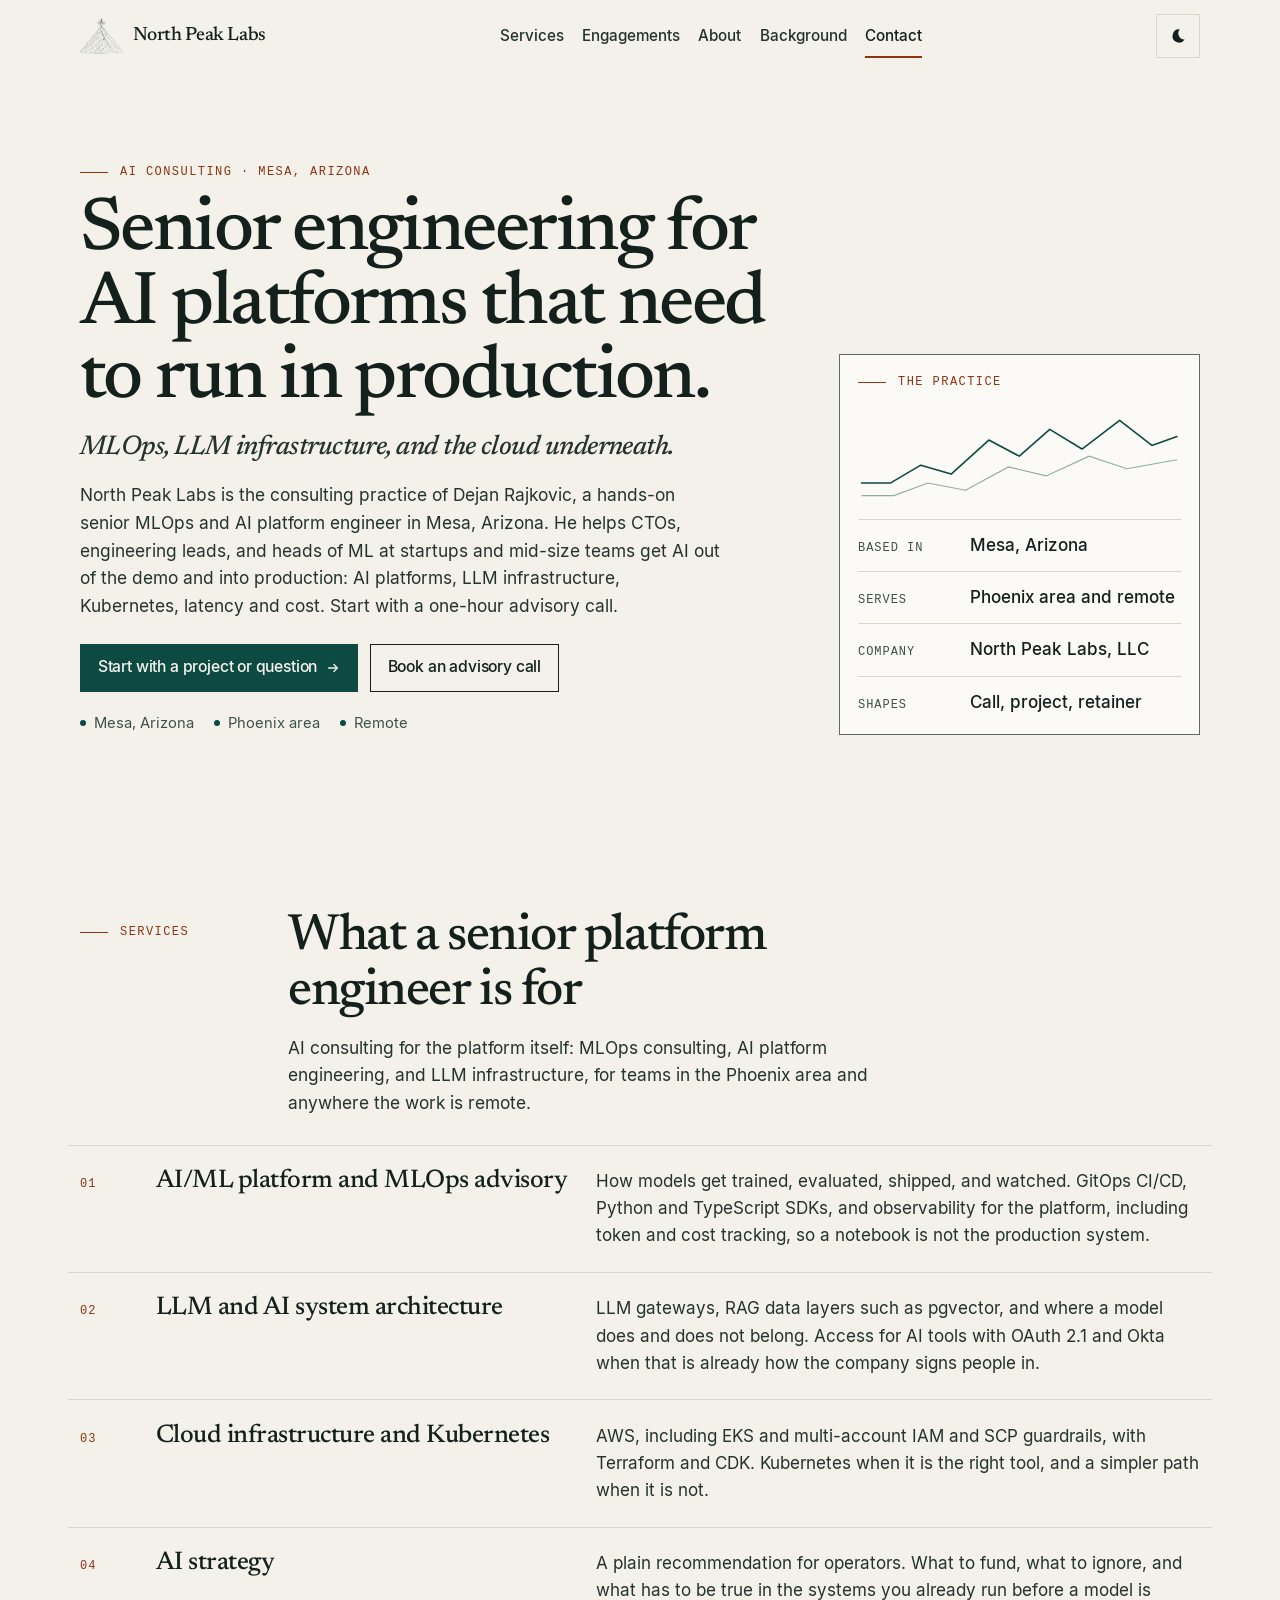
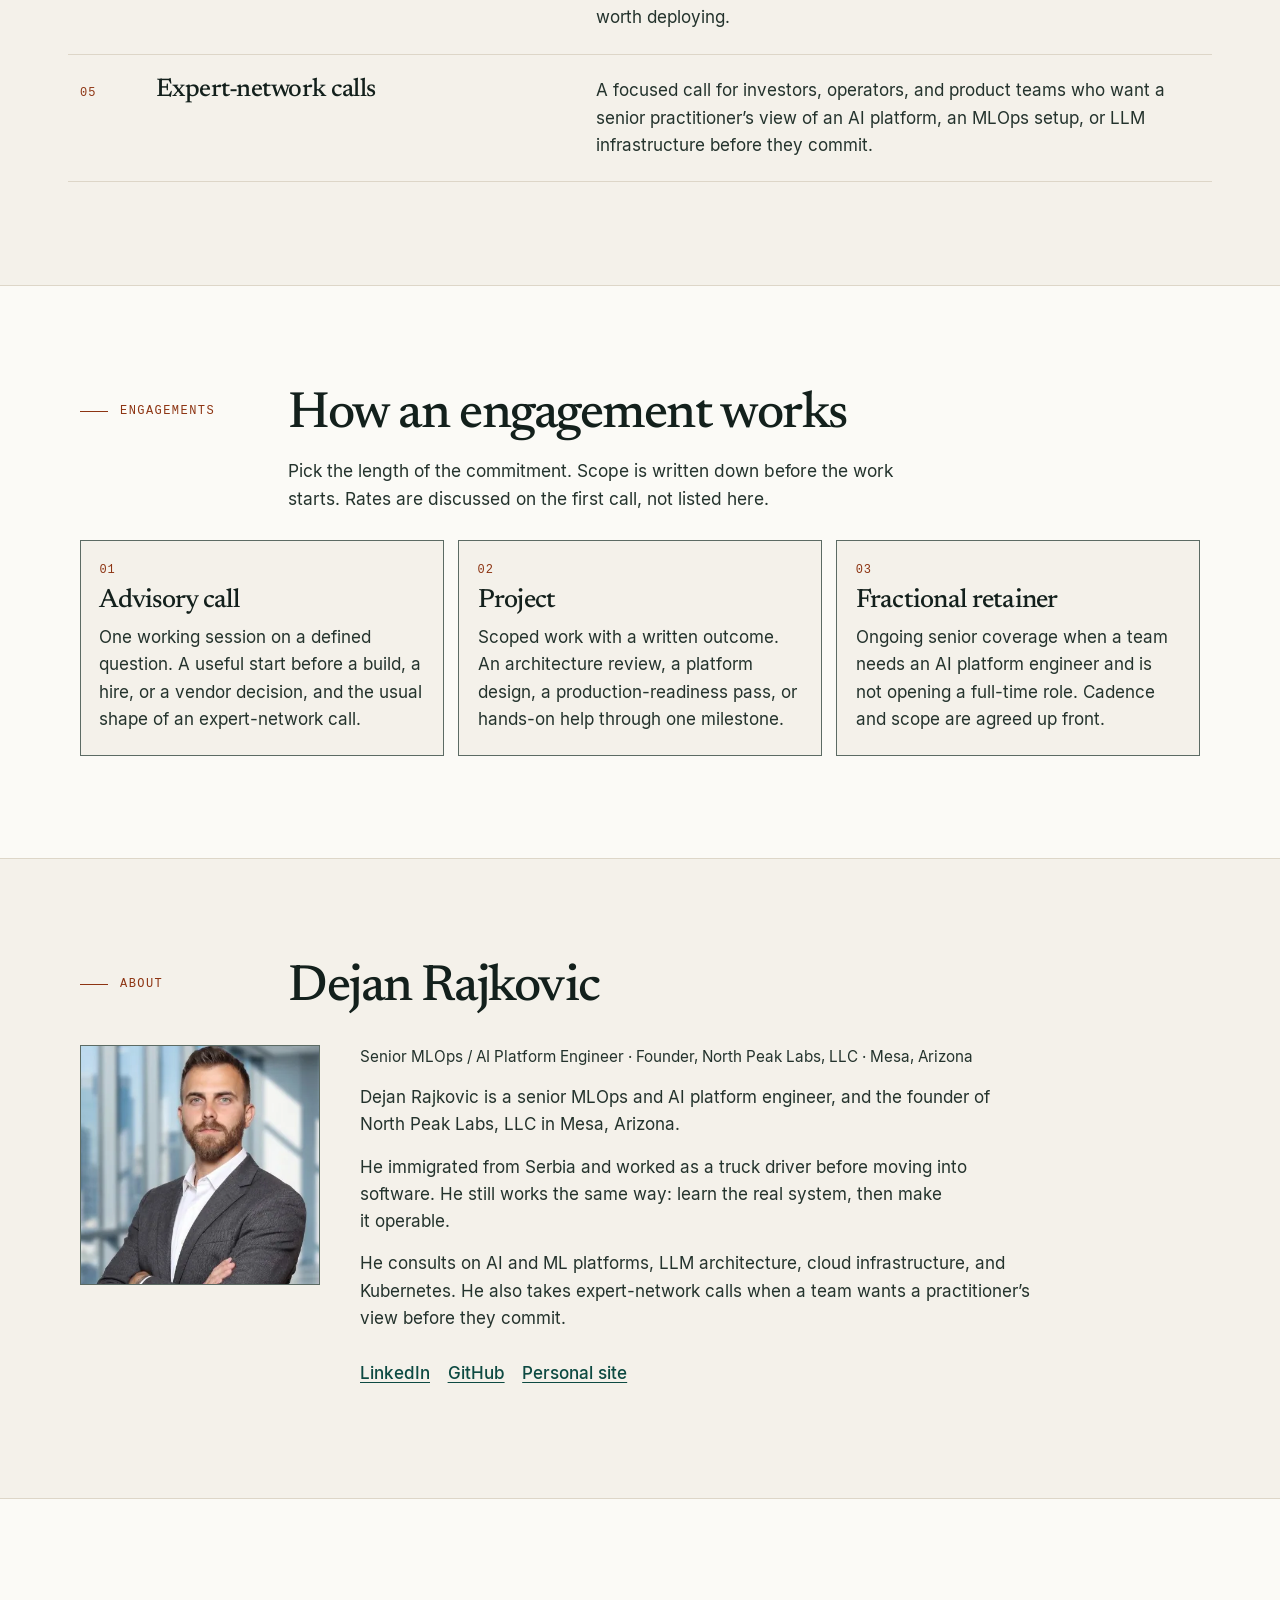
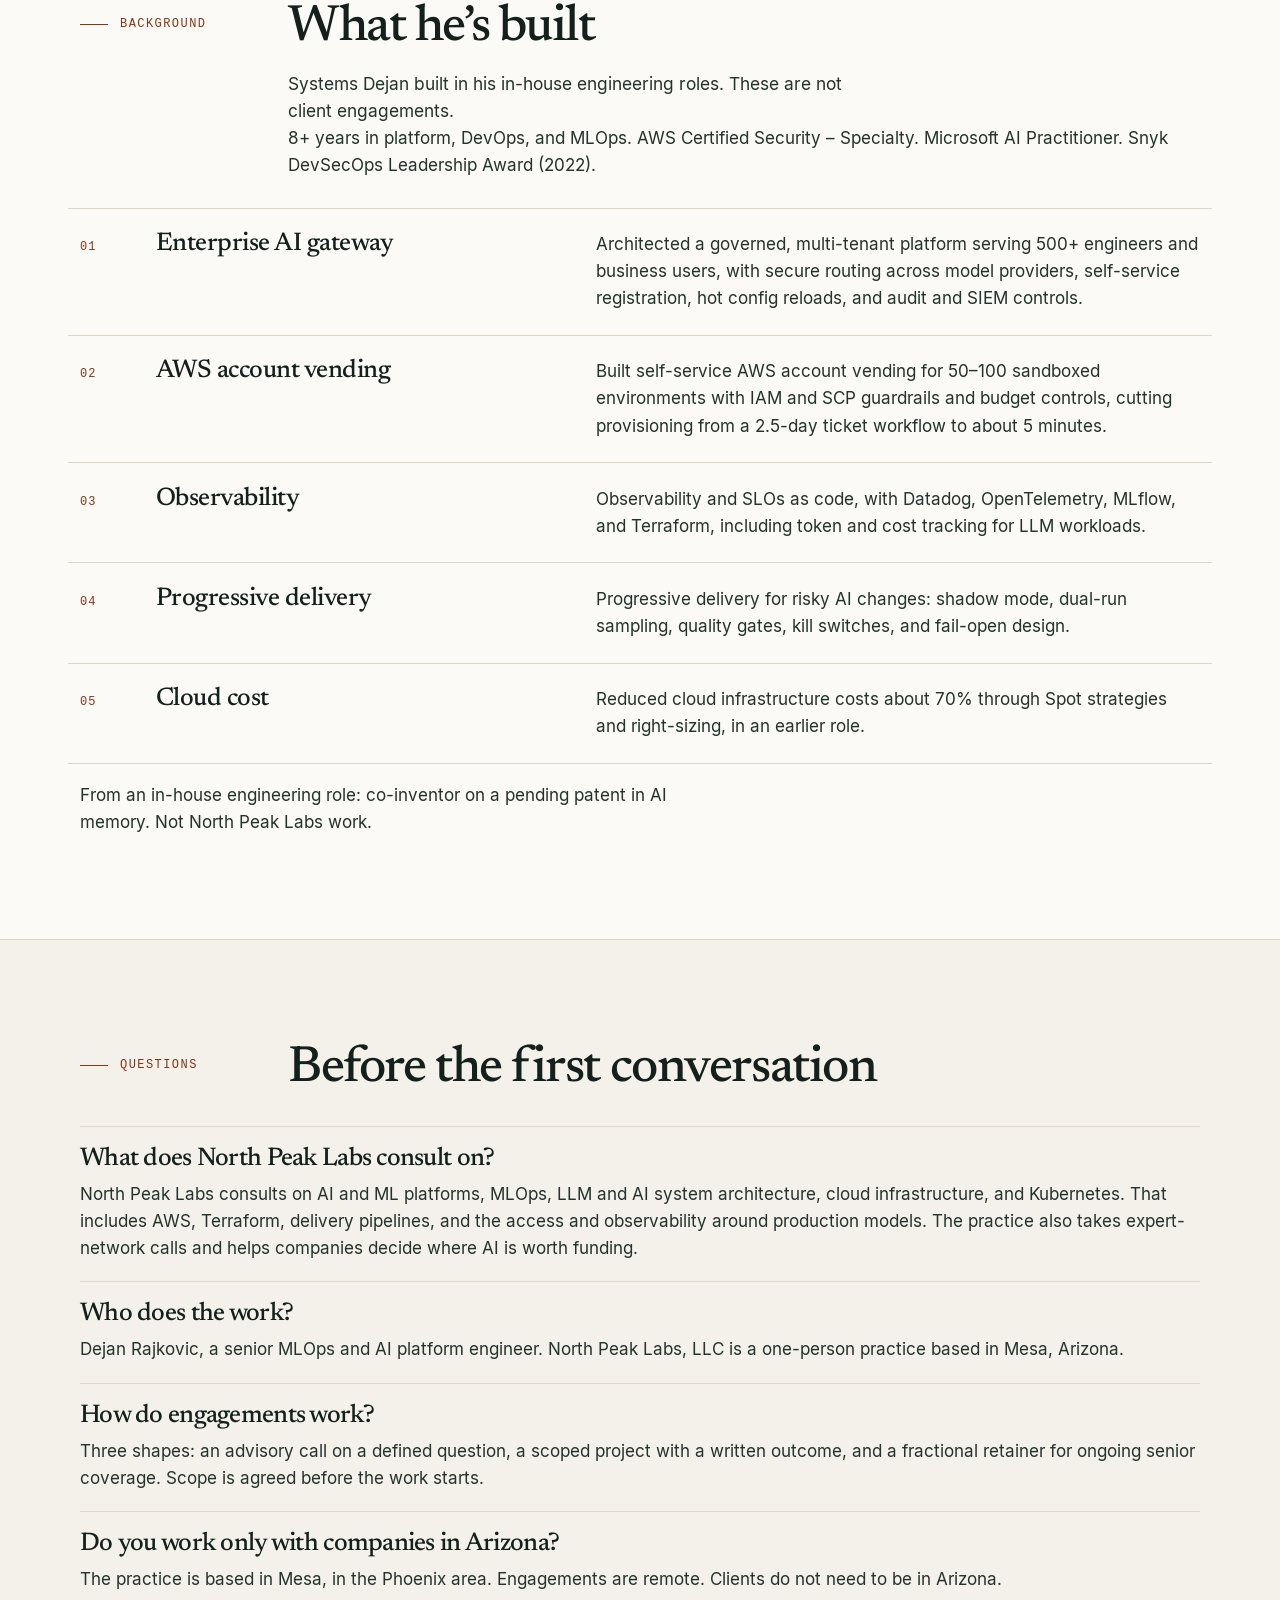
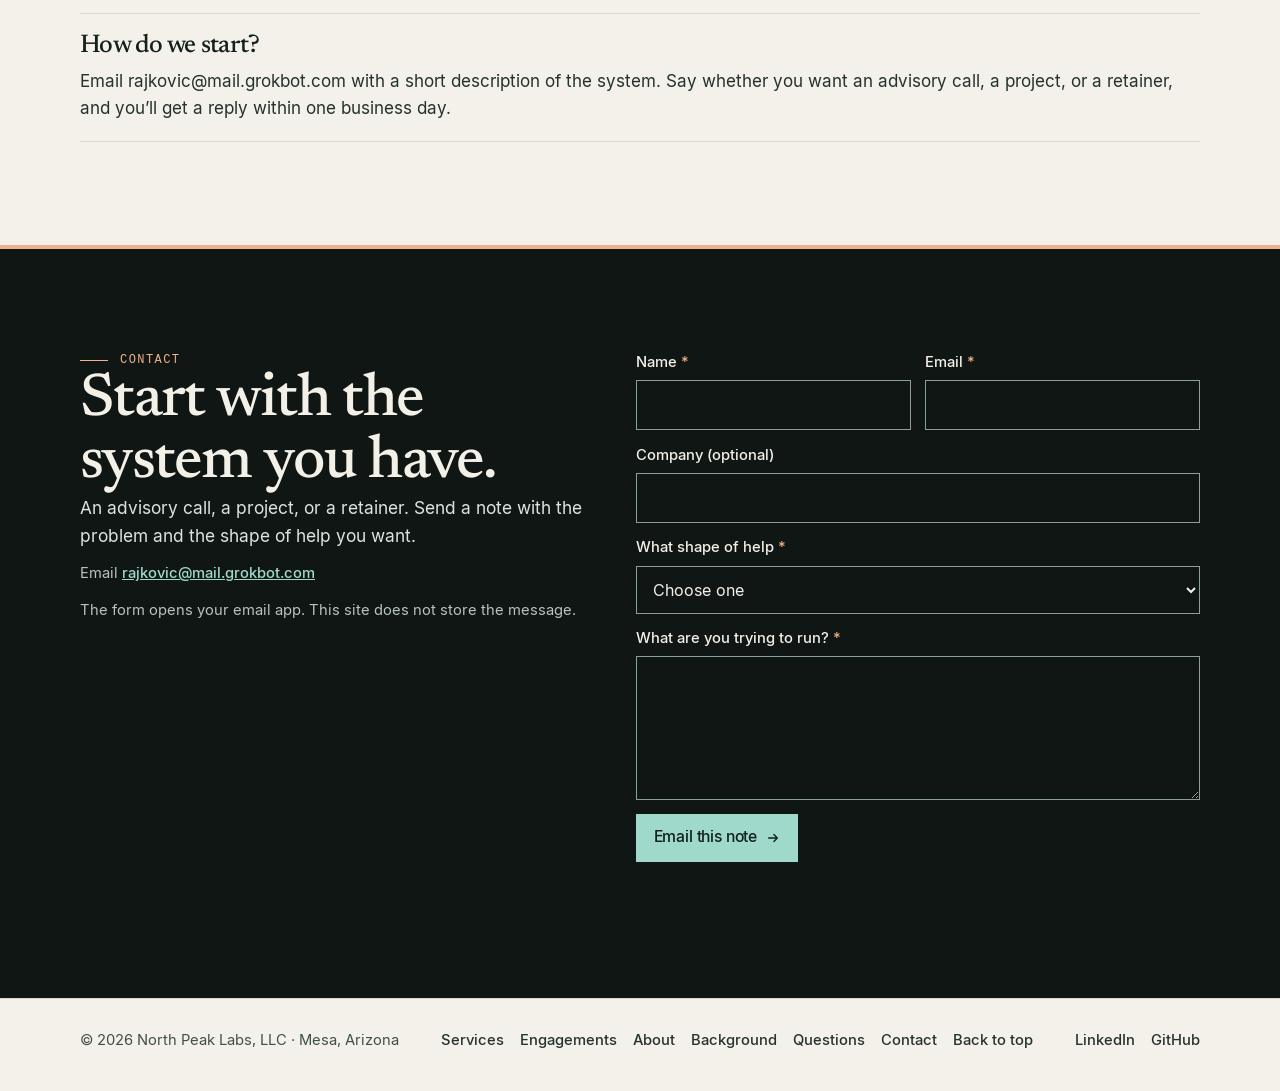
==== index.html @ 38f35a89 "Add the Google Search Console verification tag. Co-authored-by: Dejan Rajkovic <Dejan992@users.norep" ====
<!doctype html>
<html lang="en">
  <head>
    <meta charset="utf-8" />
    <meta name="viewport" content="width=device-width, initial-scale=1, viewport-fit=cover" />
    <!--
      North Peak Labs consulting site. GitHub Pages serves this file as-is (no build).
      data-booking-url on body may be set to an https calendar link. When it is empty, "Book an advisory call" is a mailto.
    -->
    <script>
      (function () {
        document.documentElement.classList.add("js");
        try {
          var saved = localStorage.getItem("npl-theme");
          if (saved === "light" || saved === "dark") document.documentElement.setAttribute("data-theme", saved);
        } catch (e) {}
        if (window.matchMedia("(prefers-reduced-motion: reduce)").matches) document.documentElement.classList.add("reduced-motion");
      })();
    </script>
    <title>AI &amp; MLOps Consulting in Arizona | North Peak Labs</title>
    <meta name="description" content="Hands-on AI platform, MLOps, and LLM infrastructure consulting from Mesa, Arizona. Advisory calls, project work, and fractional retainers." />
    <link rel="canonical" href="https://northpeaklabs.studio/" />
    <meta name="robots" content="index, follow" />
    <meta name="author" content="Dejan Rajkovic" />
    <meta name="google-site-verification" content="gvaEY32qJc1qwaP7-pYh64ipRtgOFbgGZ_pUyJgfM-o" />
    <meta name="color-scheme" content="light dark" />
    <meta name="theme-color" content="#f4f1ea" media="(prefers-color-scheme: light)" />
    <meta name="theme-color" content="#101614" media="(prefers-color-scheme: dark)" />
    <meta property="og:title" content="AI &amp; MLOps Consulting in Arizona | North Peak Labs" />
    <meta property="og:description" content="Hands-on AI platform, MLOps, and LLM infrastructure consulting from Mesa, Arizona. Advisory calls, project work, and fractional retainers." />
    <meta property="og:type" content="website" />
    <meta property="og:locale" content="en_US" />
    <meta property="og:site_name" content="North Peak Labs" />
    <meta property="og:url" content="https://northpeaklabs.studio/" />
    <meta property="og:image" content="https://northpeaklabs.studio/og-image.png" />
    <meta property="og:image:width" content="1200" />
    <meta property="og:image:height" content="630" />
    <meta property="og:image:alt" content="North Peak Labs — AI platform, MLOps, and LLM consulting in Mesa, Arizona." />
    <meta name="twitter:card" content="summary_large_image" />
    <meta name="twitter:title" content="AI &amp; MLOps Consulting in Arizona | North Peak Labs" />
    <meta name="twitter:description" content="Hands-on AI platform, MLOps, and LLM infrastructure consulting from Mesa, Arizona. Advisory calls, project work, and fractional retainers." />
    <meta name="twitter:image" content="https://northpeaklabs.studio/og-image.png" />
    <meta name="twitter:image:alt" content="North Peak Labs — AI platform, MLOps, and LLM consulting in Mesa, Arizona." />
    <link rel="icon" href="favicon.ico" sizes="any" />
    <link rel="icon" href="favicon-32.png" type="image/png" sizes="32x32" />
    <link rel="apple-touch-icon" href="apple-touch-icon.png" sizes="180x180" />
    <link rel="me" href="https://github.com/Dejan992" />
    <link rel="me" href="https://www.linkedin.com/in/dejan-rajkovic" />
    <link rel="preload" href="fonts/newsreader-500.woff2" as="font" type="font/woff2" crossorigin />
    <link rel="preload" href="fonts/inter-400.woff2" as="font" type="font/woff2" crossorigin />
    <script type="application/ld+json">
    {
      "@context": "https://schema.org",
      "@graph": [
        {
          "@type": ["ProfessionalService", "Organization"],
          "@id": "https://northpeaklabs.studio/#org",
          "name": "North Peak Labs",
          "legalName": "North Peak Labs, LLC",
          "url": "https://northpeaklabs.studio/",
          "email": "rajkovic@mail.grokbot.com",
          "description": "AI consulting practice for MLOps, AI platform engineering, LLM infrastructure, cloud, and Kubernetes. Advisory calls, project-based work, and fractional retainers. Based in Mesa, Arizona.",
          "logo": "https://northpeaklabs.studio/mark.png",
          "image": "https://northpeaklabs.studio/og-image.png",
          "areaServed": [
            { "@type": "Place", "name": "Mesa, Arizona" },
            { "@type": "Place", "name": "Phoenix area" },
            { "@type": "Place", "name": "Remote, United States" }
          ],
          "founder": { "@id": "https://northpeaklabs.studio/#dejan" },
          "serviceType": "AI and MLOps consulting",
          "knowsAbout": [
            "AI consulting",
            "MLOps consulting",
            "AI platform engineering",
            "LLM infrastructure",
            "LLM gateways",
            "Kubernetes",
            "Amazon EKS",
            "Terraform",
            "AWS CDK",
            "GitOps",
            "OpenTelemetry",
            "pgvector"
          ],
          "hasOfferCatalog": {
            "@type": "OfferCatalog",
            "name": "Consulting services",
            "itemListElement": [
              { "@type": "Offer", "itemOffered": { "@type": "Service", "name": "AI/ML platform and MLOps advisory", "provider": { "@id": "https://northpeaklabs.studio/#org" } } },
              { "@type": "Offer", "itemOffered": { "@type": "Service", "name": "LLM and AI system architecture", "provider": { "@id": "https://northpeaklabs.studio/#org" } } },
              { "@type": "Offer", "itemOffered": { "@type": "Service", "name": "Cloud infrastructure and Kubernetes", "provider": { "@id": "https://northpeaklabs.studio/#org" } } },
              { "@type": "Offer", "itemOffered": { "@type": "Service", "name": "AI strategy", "provider": { "@id": "https://northpeaklabs.studio/#org" } } },
              { "@type": "Offer", "itemOffered": { "@type": "Service", "name": "Expert-network calls", "provider": { "@id": "https://northpeaklabs.studio/#org" } } }
            ]
          },
          "sameAs": [
            "https://github.com/Dejan992",
            "https://www.linkedin.com/in/dejan-rajkovic"
          ]
        },
        {
          "@type": "Person",
          "@id": "https://northpeaklabs.studio/#dejan",
          "name": "Dejan Rajkovic",
          "jobTitle": "Senior MLOps / AI Platform Engineer",
          "description": "Founder of North Peak Labs, LLC in Mesa, Arizona. Senior MLOps and AI platform engineer. Immigrated from Serbia and worked as a truck driver before moving into software.",
          "image": "https://northpeaklabs.studio/assets/dejan-rajkovic.jpg",
          "url": "https://northpeaklabs.studio/#about",
          "worksFor": { "@id": "https://northpeaklabs.studio/#org" },
          "homeLocation": { "@type": "Place", "name": "Mesa, Arizona" },
          "knowsAbout": [
            "MLOps",
            "AI platform engineering",
            "LLM infrastructure",
            "LLM gateways",
            "Kubernetes",
            "Amazon EKS",
            "Terraform",
            "AWS CDK",
            "GitOps",
            "OpenTelemetry",
            "pgvector"
          ],
          "sameAs": [
            "https://github.com/Dejan992",
            "https://www.linkedin.com/in/dejan-rajkovic"
          ]
        },
        {
          "@type": "WebSite",
          "@id": "https://northpeaklabs.studio/#website",
          "url": "https://northpeaklabs.studio/",
          "name": "North Peak Labs",
          "description": "AI and MLOps consulting in Mesa, Arizona.",
          "publisher": { "@id": "https://northpeaklabs.studio/#org" },
          "inLanguage": "en-US"
        },
        {
          "@type": "WebPage",
          "@id": "https://northpeaklabs.studio/#webpage",
          "url": "https://northpeaklabs.studio/",
          "name": "AI & MLOps Consulting in Arizona | North Peak Labs",
          "description": "Hands-on AI platform, MLOps, and LLM infrastructure consulting from Mesa, Arizona. Advisory calls, project work, and fractional retainers.",
          "isPartOf": { "@id": "https://northpeaklabs.studio/#website" },
          "about": { "@id": "https://northpeaklabs.studio/#org" },
          "mainEntity": { "@id": "https://northpeaklabs.studio/#org" },
          "primaryImageOfPage": "https://northpeaklabs.studio/og-image.png",
          "dateModified": "2026-10-26",
          "inLanguage": "en-US"
        },
        {
          "@type": "FAQPage",
          "@id": "https://northpeaklabs.studio/#faq",
          "url": "https://northpeaklabs.studio/#questions",
          "mainEntity": [
            {
              "@type": "Question",
              "name": "What does North Peak Labs consult on?",
              "acceptedAnswer": {
                "@type": "Answer",
                "text": "North Peak Labs consults on AI and ML platforms, MLOps, LLM and AI system architecture, cloud infrastructure, and Kubernetes. That includes AWS, Terraform, delivery pipelines, and the access and observability around production models. The practice also takes expert-network calls and helps companies decide where AI is worth funding."
              }
            },
            {
              "@type": "Question",
              "name": "Who does the work?",
              "acceptedAnswer": {
                "@type": "Answer",
                "text": "Dejan Rajkovic, a senior MLOps and AI platform engineer. North Peak Labs, LLC is a one-person practice based in Mesa, Arizona."
              }
            },
            {
              "@type": "Question",
              "name": "How do engagements work?",
              "acceptedAnswer": {
                "@type": "Answer",
                "text": "Three shapes: an advisory call on a defined question, a scoped project with a written outcome, and a fractional retainer for ongoing senior coverage. Scope is agreed before the work starts."
              }
            },
            {
              "@type": "Question",
              "name": "Do you work only with companies in Arizona?",
              "acceptedAnswer": {
                "@type": "Answer",
                "text": "The practice is based in Mesa, in the Phoenix area. Engagements are remote. Clients do not need to be in Arizona."
              }
            },
            {
              "@type": "Question",
              "name": "How do we start?",
              "acceptedAnswer": {
                "@type": "Answer",
                "text": "Email rajkovic@mail.grokbot.com with a short description of the system. Say whether you want an advisory call, a project, or a retainer, and you’ll get a reply within one business day."
              }
            }
          ]
        }
      ]
    }
    </script>
    <style>
      @font-face {
        font-family: "Newsreader";
        font-style: normal;
        font-weight: 500;
        font-display: swap;
        src: url("fonts/newsreader-500.woff2") format("woff2");
        unicode-range: U+0000-00FF, U+0131, U+0152-0153, U+02BB-02BC, U+02C6, U+02DA, U+02DC, U+2000-206F, U+2074, U+20AC, U+2122, U+2191, U+2193, U+2212, U+2215, U+FEFF, U+FFFD;
      }
      @font-face {
        font-family: "Newsreader Fallback";
        src: local("Georgia");
        size-adjust: 97%;
        ascent-override: 92%;
        descent-override: 24%;
        line-gap-override: 0%;
      }
      @font-face {
        font-family: "Newsreader";
        font-style: italic;
        font-weight: 500;
        font-display: swap;
        src: url("fonts/newsreader-500-italic.woff2") format("woff2");
        unicode-range: U+0000-00FF, U+0131, U+0152-0153, U+02BB-02BC, U+02C6, U+02DA, U+02DC, U+2000-206F, U+2074, U+20AC, U+2122, U+2191, U+2193, U+2212, U+2215, U+FEFF, U+FFFD;
      }
      @font-face {
        font-family: "Inter";
        font-style: normal;
        font-weight: 400;
        font-display: swap;
        src: url("fonts/inter-400.woff2") format("woff2");
        unicode-range: U+0000-00FF, U+0131, U+0152-0153, U+02BB-02BC, U+02C6, U+02DA, U+02DC, U+2000-206F, U+2074, U+20AC, U+2122, U+2191, U+2193, U+2212, U+2215, U+FEFF, U+FFFD;
      }
      @font-face {
        font-family: "Inter Fallback";
        src: local("Arial");
        size-adjust: 107%;
        ascent-override: 90%;
        descent-override: 22%;
        line-gap-override: 0%;
      }
      @font-face {
        font-family: "Inter";
        font-style: normal;
        font-weight: 500;
        font-display: swap;
        src: url("fonts/inter-500.woff2") format("woff2");
        unicode-range: U+0000-00FF, U+0131, U+0152-0153, U+02BB-02BC, U+02C6, U+02DA, U+02DC, U+2000-206F, U+2074, U+20AC, U+2122, U+2191, U+2193, U+2212, U+2215, U+FEFF, U+FFFD;
      }

      :root {
        color-scheme: light;
        --bg: #f4f1ea;
        --bg-elev: #fbfaf6;
        --ink: #13201c;
        --ink-soft: #24332d;
        --muted: #3e5149;
        --line: #ddd6c8;
        --pine: #0d4a42;
        --pine-hover: #08352f;
        --button-ink: #f7f4ee;
        --ember: #8d3412;
        --wash: #e7f1ed;
        --focus: #0d4a42;
        --input-border: #5c6b64;
        --header-bg: rgba(244, 241, 234, 0.92);
        --shadow: 0 16px 40px rgba(16, 22, 20, 0.08);
        --inv-bg: #101614;
        --inv-bg-elev: #18211e;
        --inv-ink: #f3f0e8;
        --inv-ink-soft: #dce4df;
        --inv-muted: #b7c4bd;
        --inv-line: #2c3a35;
        --inv-pine: #9ed9cb;
        --inv-pine-hover: #d5f3ea;
        --inv-button-ink: #10201c;
        --inv-ember: #f0b089;
        --inv-wash: #1c2c28;
        --inv-focus: #d5f3ea;
        --inv-input: #8aa097;
        --inv-header: rgba(16, 22, 20, 0.92);
        --serif: "Newsreader", "Newsreader Fallback", "Iowan Old Style", Palatino, Georgia, serif;
        --sans: Inter, "Inter Fallback", "Segoe UI", system-ui, -apple-system, sans-serif;
        --mono: ui-monospace, "Cascadia Mono", "SFMono-Regular", Menlo, Consolas, monospace;
        --header-h: 4.5rem;
        --max: 1120px;
      }
      :root[data-theme="dark"] {
        color-scheme: dark;
        --bg: #101614;
        --bg-elev: #18211e;
        --ink: #f3f0e8;
        --ink-soft: #dce4df;
        --muted: #b7c4bd;
        --line: #2c3a35;
        --pine: #9ed9cb;
        --pine-hover: #d5f3ea;
        --button-ink: #10201c;
        --ember: #f0b089;
        --wash: #1c2c28;
        --focus: #d5f3ea;
        --input-border: #8aa097;
        --header-bg: rgba(16, 22, 20, 0.92);
        --shadow: 0 16px 40px rgba(0, 0, 0, 0.35);
        --inv-bg: #f4f1ea;
        --inv-bg-elev: #fbfaf6;
        --inv-ink: #13201c;
        --inv-ink-soft: #24332d;
        --inv-muted: #3e5149;
        --inv-line: #ddd6c8;
        --inv-pine: #0d4a42;
        --inv-pine-hover: #08352f;
        --inv-button-ink: #f7f4ee;
        --inv-ember: #8d3412;
        --inv-wash: #e7f1ed;
        --inv-focus: #0d4a42;
        --inv-input: #5c6b64;
        --inv-header: rgba(244, 241, 234, 0.92);
      }
      @media (prefers-color-scheme: dark) {
        :root:not([data-theme="light"]) {
          color-scheme: dark;
          --bg: #101614;
          --bg-elev: #18211e;
          --ink: #f3f0e8;
          --ink-soft: #dce4df;
          --muted: #b7c4bd;
          --line: #2c3a35;
          --pine: #9ed9cb;
          --pine-hover: #d5f3ea;
          --button-ink: #10201c;
          --ember: #f0b089;
          --wash: #1c2c28;
          --focus: #d5f3ea;
          --input-border: #8aa097;
          --header-bg: rgba(16, 22, 20, 0.92);
          --shadow: 0 16px 40px rgba(0, 0, 0, 0.35);
          --inv-bg: #f4f1ea;
          --inv-bg-elev: #fbfaf6;
          --inv-ink: #13201c;
          --inv-ink-soft: #24332d;
          --inv-muted: #3e5149;
          --inv-line: #ddd6c8;
          --inv-pine: #0d4a42;
          --inv-pine-hover: #08352f;
          --inv-button-ink: #f7f4ee;
          --inv-ember: #8d3412;
          --inv-wash: #e7f1ed;
          --inv-focus: #0d4a42;
          --inv-input: #5c6b64;
          --inv-header: rgba(244, 241, 234, 0.92);
        }
      }

      * { box-sizing: border-box; }
      html { scroll-behavior: smooth; scroll-padding-top: calc(var(--header-h) + 0.75rem); }
      body {
        margin: 0;
        background: var(--bg);
        color: var(--ink);
        font-family: var(--sans);
        font-size: 1.0625rem;
        font-weight: 400;
        line-height: 1.6;
        text-rendering: optimizeLegibility;
        -webkit-font-smoothing: antialiased;
        overflow-x: clip;
      }
      body.nav-locked { overflow: hidden; }
      img { max-width: 100%; height: auto; }
      a { color: var(--pine); }
      button, input, textarea, select { font: inherit; color: inherit; }
      button, a { -webkit-tap-highlight-color: transparent; }
      h1, h2, h3, p { margin-top: 0; }
      h1, h2, h3 { text-wrap: balance; color: var(--ink); font-family: var(--serif); font-weight: 500; letter-spacing: -0.028em; line-height: 1.08; }
      p { text-wrap: pretty; overflow-wrap: break-word; }
      strong { font-weight: 500; }
      ::selection { background: #c9e4db; color: #13201c; }
      :root[data-theme="dark"] ::selection { background: #1d4a42; color: #f4f1ea; }
      @media (prefers-color-scheme: dark) {
        :root:not([data-theme="light"]) ::selection { background: #1d4a42; color: #f4f1ea; }
      }

      .skip {
        position: fixed;
        left: 12px;
        top: 12px;
        z-index: 1000;
        transform: translateY(-160%);
        padding: 0.7rem 0.9rem;
        background: var(--ink);
        color: var(--bg);
        text-decoration: none;
        font-weight: 500;
      }
      .skip:focus { transform: none; }
      :focus { outline: none; }
      :focus-visible { outline: 2px solid var(--focus); outline-offset: 3px; }
      .sr-only {
        position: absolute;
        width: 1px;
        height: 1px;
        padding: 0;
        margin: -1px;
        overflow: hidden;
        clip: rect(0, 0, 0, 0);
        white-space: nowrap;
        border: 0;
      }
      .wrap { width: min(var(--max), calc(100% - 2rem)); margin-inline: auto; }
      section[id], #top { scroll-margin-top: calc(var(--header-h) + 0.75rem); }

      .site-header {
        position: sticky;
        top: 0;
        z-index: 40;
        min-height: var(--header-h);
        background: var(--header-bg);
        -webkit-backdrop-filter: blur(16px);
        backdrop-filter: blur(16px);
        border-bottom: 1px solid transparent;
      }
      .site-header.is-scrolled { border-bottom-color: var(--line); }
      .nav-bar {
        min-height: var(--header-h);
        display: flex;
        align-items: center;
        justify-content: space-between;
        gap: 1rem;
      }
      .wordmark {
        position: relative;
        display: inline-flex;
        align-items: center;
        gap: 0.6rem;
        min-height: 44px;
        color: var(--ink);
        text-decoration: none;
        font-family: var(--serif);
        font-size: 1.2rem;
        font-weight: 500;
        letter-spacing: -0.02em;
      }
      .wordmark img { width: 43px; height: 36px; display: block; }
      .nav-actions { display: flex; align-items: center; gap: 0.25rem; }
      .nav-links { display: flex; align-items: center; gap: 0.25rem 1.15rem; }
      .nav-links a {
        display: inline-flex;
        align-items: center;
        min-height: 44px;
        color: var(--ink-soft);
        text-decoration: none;
        font-size: 0.95rem;
        font-weight: 500;
      }
      .nav-links a:hover { color: var(--ink); }
      .nav-links a[aria-current="true"] { color: var(--ink); box-shadow: inset 0 -2px 0 var(--ember); }
      .icon-btn {
        display: none;
        width: 44px;
        height: 44px;
        padding: 0;
        border: 1px solid var(--line);
        background: transparent;
        color: var(--ink);
        align-items: center;
        justify-content: center;
        cursor: pointer;
      }
      .icon-btn:hover { background: var(--wash); }
      .js .theme-toggle { display: inline-flex; }
      .icon-sun { display: none; }
      .icon-moon { display: block; }
      :root[data-theme="dark"] .icon-moon { display: none; }
      :root[data-theme="dark"] .icon-sun { display: block; }
      @media (prefers-color-scheme: dark) {
        :root:not([data-theme]) .icon-moon { display: none; }
        :root:not([data-theme]) .icon-sun { display: block; }
      }
      .menu-icon, .menu-icon::before, .menu-icon::after {
        display: block;
        width: 16px;
        height: 1.5px;
        background: currentColor;
        position: relative;
      }
      .menu-icon::before, .menu-icon::after { content: ""; position: absolute; left: 0; }
      .menu-icon::before { top: -6px; }
      .menu-icon::after { top: 6px; }
      .menu-toggle[aria-expanded="true"] .menu-icon { background: transparent; }
      .menu-toggle[aria-expanded="true"] .menu-icon::before { top: 0; transform: rotate(45deg); }
      .menu-toggle[aria-expanded="true"] .menu-icon::after { top: 0; transform: rotate(-45deg); }

      .hero { padding: clamp(2.75rem, 7vw, 6rem) 0 clamp(2.5rem, 6vw, 4.5rem); }
      .hero-grid { display: grid; gap: 2rem; align-items: end; }
      .kicker {
        display: flex;
        align-items: center;
        gap: 0.75rem;
        margin: 0;
        color: var(--ember);
        font-family: var(--mono);
        font-size: 0.75rem;
        font-weight: 500;
        letter-spacing: 0.12em;
        text-transform: uppercase;
      }
      .kicker::before { content: ""; width: 1.75rem; height: 1px; background: currentColor; flex: none; }
      h1 {
        max-width: 11em;
        margin: 0.85rem 0 0.85rem;
        font-size: clamp(2.45rem, 6vw, 4.7rem);
        line-height: 0.98;
        letter-spacing: -0.034em;
      }
      .subline {
        max-width: 22em;
        margin: 0 0 1rem;
        color: var(--ink-soft);
        font-family: var(--serif);
        font-style: italic;
        font-weight: 500;
        font-size: clamp(1.3rem, 2.2vw, 1.7rem);
        line-height: 1.3;
        letter-spacing: -0.02em;
      }
      .lede { max-width: 40rem; margin: 0; color: var(--ink-soft); font-size: 1.08rem; }
      .actions { display: flex; flex-wrap: wrap; align-items: center; gap: 0.75rem; margin-top: 1.5rem; }
      .button {
        min-height: 48px;
        padding: 0.75rem 1.05rem;
        display: inline-flex;
        align-items: center;
        justify-content: center;
        gap: 0.55rem;
        border: 1px solid var(--ink);
        background: var(--ink);
        color: var(--bg);
        text-decoration: none;
        font-weight: 500;
        font-size: 0.98rem;
        letter-spacing: -0.011em;
        cursor: pointer;
        line-height: 1.2;
      }
      .button-primary { background: var(--pine); border-color: var(--pine); color: var(--button-ink); }
      .button-primary:hover { background: var(--pine-hover); border-color: var(--pine-hover); color: var(--button-ink); }
      .button-secondary { background: transparent; color: var(--ink); border-color: var(--ink); }
      .button-secondary:hover { background: var(--ink); color: var(--bg); }
      .button .arrow { display: block; }
      .hero-notes {
        display: flex;
        flex-wrap: wrap;
        gap: 0.4rem 1.25rem;
        margin: 1.25rem 0 0;
        padding: 0;
        list-style: none;
        color: var(--muted);
        font-size: 0.92rem;
      }
      .hero-notes li { display: inline-flex; align-items: center; gap: 0.5rem; }
      .hero-notes li::before {
        content: "";
        width: 6px;
        height: 6px;
        border-radius: 50%;
        background: var(--pine);
        flex: none;
      }

      .practice {
        border: 1px solid var(--input-border);
        background: var(--bg-elev);
        padding: 1.15rem 1.15rem 0.4rem;
      }
      .ridge { display: block; width: 100%; height: auto; color: var(--pine); margin-top: 0.85rem; }
      .ridge-path { stroke-dasharray: 520; stroke-dashoffset: 0; }
      .practice dl { margin: 0.35rem 0 0; }
      .practice-row {
        display: grid;
        grid-template-columns: 6.25rem minmax(0, 1fr);
        gap: 0.75rem;
        align-items: baseline;
        padding: 0.75rem 0;
        border-top: 1px solid var(--line);
      }
      .practice dt {
        margin: 0;
        color: var(--muted);
        font-family: var(--mono);
        font-size: 0.75rem;
        font-weight: 500;
        letter-spacing: 0.08em;
        text-transform: uppercase;
      }
      .practice dd { margin: 0; color: var(--ink); font-weight: 500; }

      .section { padding: clamp(3.5rem, 8vw, 6.75rem) 0; }
      .band { background: var(--bg-elev); border-block: 1px solid var(--line); }
      .section-head {
        display: grid;
        gap: 0.75rem;
        margin-bottom: 1.75rem;
      }
      h2 { margin: 0; max-width: 14em; font-size: clamp(2.05rem, 4vw, 3.2rem); }
      .section-intro { max-width: 40rem; margin: 0.85rem 0 0; color: var(--ink-soft); font-size: 1.08rem; }

      .service {
        display: grid;
        gap: 0.35rem 1.25rem;
        margin: 0;
        padding: 1.25rem 0.25rem;
        border-top: 1px solid var(--line);
      }
      .service:last-of-type { border-bottom: 1px solid var(--line); }
      .background-note { margin: 1.15rem 0 0; max-width: 40rem; color: var(--ink-soft); }
      .num {
        color: var(--ember);
        font-family: var(--mono);
        font-size: 0.75rem;
        font-weight: 500;
        letter-spacing: 0.08em;
      }
      .service h3 { margin: 0; font-size: clamp(1.4rem, 2vw, 1.75rem); letter-spacing: -0.02em; }
      .service p, .engage p, .faq-item p, .about-copy p { margin: 0; color: var(--ink-soft); }
      @media (hover: hover) {
        .service:hover { background: var(--wash); }
      }

      .engage-grid { display: grid; gap: 0.9rem; }
      .engage {
        margin: 0;
        padding: 1.2rem 1.15rem 1.35rem;
        border: 1px solid var(--input-border);
        background: var(--bg);
      }
      .engage h3 { margin: 0.45rem 0 0.55rem; font-size: 1.65rem; }
      .engage .num { display: block; }

      .about-grid { display: grid; gap: 1.5rem; }
      .about-photo { margin: 0; max-width: 400px; }
      .about-photo img {
        display: block;
        width: 100%;
        max-width: 400px;
        height: auto;
        border: 1px solid var(--input-border);
      }
      .about-copy { display: grid; gap: 0.95rem; max-width: 42rem; }
      .role { margin: 0; color: var(--muted); font-size: 0.95rem; }
      .about-links { display: flex; flex-wrap: wrap; gap: 0.35rem 1.1rem; margin: 0.25rem 0 0; padding: 0; list-style: none; }
      .about-links a { display: inline-flex; align-items: center; min-height: 44px; font-weight: 500; text-underline-offset: 0.18em; }
      .credentials { margin: 0; color: var(--ink-soft); }
      .email-link { overflow-wrap: anywhere; font-weight: 500; }

      .faq-item { padding: 1.2rem 0; border-top: 1px solid var(--line); }
      .faq-item:last-child { border-bottom: 1px solid var(--line); }
      .faq-item h3 { margin: 0 0 0.45rem; font-size: clamp(1.35rem, 2vw, 1.65rem); }

      .inverse {
        background: var(--inv-bg);
        color: var(--inv-ink);
        color-scheme: dark;
        --bg: var(--inv-bg);
        --bg-elev: var(--inv-bg-elev);
        --ink: var(--inv-ink);
        --ink-soft: var(--inv-ink-soft);
        --muted: var(--inv-muted);
        --line: var(--inv-line);
        --pine: var(--inv-pine);
        --pine-hover: var(--inv-pine-hover);
        --button-ink: var(--inv-button-ink);
        --ember: var(--inv-ember);
        --wash: var(--inv-wash);
        --focus: var(--inv-focus);
        --input-border: var(--inv-input);
      }
      :root[data-theme="dark"] .inverse { color-scheme: light; }
      @media (prefers-color-scheme: dark) {
        :root:not([data-theme="light"]) .inverse { color-scheme: light; }
      }
      .contact { border-top: 4px solid var(--ember); padding: clamp(3.5rem, 8vw, 6.5rem) 0; }
      .contact-grid { display: grid; gap: 2rem; }
      .contact h2 { max-width: 10em; font-size: clamp(2.3rem, 5vw, 3.8rem); line-height: 1.02; }
      .contact .lede { color: var(--ink-soft); }
      .fine { margin: 0.8rem 0 0; color: var(--muted); font-size: 0.92rem; }
      .field { display: flex; flex-direction: column; gap: 0.35rem; margin: 0 0 0.85rem; }
      .field-row { display: grid; gap: 0.85rem; }
      .field label { font-size: 0.92rem; font-weight: 500; color: var(--ink); }
      .req { color: var(--ember); }
      .field input, .field textarea, .field select {
        width: 100%;
        min-height: 48px;
        padding: 0.7rem 0.75rem;
        border: 1px solid var(--input-border);
        border-radius: 0;
        background: transparent;
        font-size: 1rem;
      }
      .field textarea { min-height: 9rem; resize: vertical; }
      .form-status { min-height: 1.4em; margin: 0.75rem 0 0; color: var(--ink-soft); font-size: 0.95rem; }

      footer { border-top: 1px solid var(--line); }
      .footer-inner {
        display: flex;
        flex-wrap: wrap;
        gap: 0.75rem 1.5rem;
        align-items: center;
        justify-content: space-between;
        padding: 1.25rem 0 1.75rem;
        color: var(--muted);
        font-size: 0.92rem;
      }
      .footer-nav { display: flex; flex-wrap: wrap; gap: 0.25rem 1rem; }
      .footer-nav a, .footer-meta a {
        display: inline-flex;
        align-items: center;
        min-height: 44px;
        color: var(--ink-soft);
        text-decoration: none;
        font-weight: 500;
      }
      .footer-nav a:hover, .footer-meta a:hover { color: var(--ink); }
      .footer-copy { margin: 0; }
      .footer-meta { display: flex; flex-wrap: wrap; gap: 0.25rem 1rem; }

      @media (min-width: 720px) {
        .wrap { width: min(var(--max), calc(100% - 3rem)); }
        .field-row { grid-template-columns: 1fr 1fr; }
        .engage-grid { grid-template-columns: repeat(3, minmax(0, 1fr)); }
        .about-grid { grid-template-columns: minmax(180px, 240px) minmax(0, 1fr); gap: 2.5rem; align-items: start; }
        .service {
          grid-template-columns: 3.5rem minmax(14rem, 0.8fr) minmax(0, 1.15fr);
          align-items: baseline;
          padding: 1.4rem 0.75rem;
          margin: 0 -0.75rem;
        }
        .section-head { grid-template-columns: 11rem minmax(0, 1fr); gap: 1rem 2rem; align-items: start; }
        .section-head > .kicker { padding-top: 0.85rem; }
      }
      @media (min-width: 880px) {
        .js .menu-toggle { display: none; }
        .hero-grid { grid-template-columns: minmax(0, 1.4fr) minmax(260px, 0.72fr); gap: 3.5rem; }
        .contact-grid { grid-template-columns: minmax(0, 0.9fr) minmax(0, 1fr); gap: 3rem; align-items: start; }
      }
      @media (max-width: 879px) {
        .js .menu-toggle { display: inline-flex; }
        .js .nav-links {
          display: none;
          position: absolute;
          z-index: 30;
          top: 100%;
          left: 0;
          right: 0;
          padding: 0.35rem 1rem 1rem;
          background: var(--bg-elev);
          border-bottom: 1px solid var(--line);
          box-shadow: var(--shadow);
          flex-direction: column;
          align-items: stretch;
          gap: 0;
        }
        .js .nav-links.is-open { display: flex; }
        .js .nav-links a {
          min-height: 48px;
          font-family: var(--serif);
          font-size: 1.55rem;
          font-weight: 500;
          color: var(--ink);
          border-top: 1px solid var(--line);
        }
        html:not(.js) .nav-bar { flex-wrap: wrap; padding-bottom: 0.4rem; }
        html:not(.js) .nav-links { flex-wrap: wrap; gap: 0.15rem 0.9rem; }
      }
      @media (hover: hover) and (prefers-reduced-motion: no-preference) {
        .button .arrow { transition: transform 160ms ease; }
        .button:hover .arrow { transform: translateX(4px); }
        .engage { transition: transform 180ms ease, border-color 180ms ease; }
        .engage:hover { transform: translateY(-3px); border-color: var(--pine); }
        .service { transition: background-color 160ms ease; }
      }
      @media (prefers-reduced-motion: no-preference) {
        .js .ridge-path { stroke-dashoffset: 520; animation: draw 2.2s ease forwards; }
        .js .ridge-soft { animation: drift 8s ease-in-out infinite alternate; }
        .js .reveal { transition: opacity 0.65s ease, transform 0.65s ease; }
        .js .reveal:not(.is-in) { opacity: 0; transform: translateY(14px); }
        .js .service.reveal:nth-child(2) { transition-delay: 0.05s; }
        .js .service.reveal:nth-child(3) { transition-delay: 0.1s; }
        .js .service.reveal:nth-child(4) { transition-delay: 0.15s; }
        .js .service.reveal:nth-child(5) { transition-delay: 0.2s; }
      }
      @keyframes draw { to { stroke-dashoffset: 0; } }
      @keyframes drift { to { transform: translateY(-5px); } }
      @media (prefers-reduced-motion: reduce) {
        html { scroll-behavior: auto; }
        *, *::before, *::after {
          animation-duration: 0.01ms !important;
          animation-iteration-count: 1 !important;
          transition-duration: 0.01ms !important;
          scroll-behavior: auto !important;
        }
      }
      @media print {
        .menu-toggle, .theme-toggle, .skip { display: none !important; }
        .site-header { position: static; background: white; }
        .nav-links { display: flex !important; position: static !important; box-shadow: none !important; }
        .inverse, .inverse h2, .inverse p, .inverse label { background: white !important; color: black !important; }
        body { background: white; color: black; }
        .reveal { opacity: 1 !important; transform: none !important; }
      }
    </style>
  </head>
  <body data-contact-email="rajkovic@mail.grokbot.com" data-booking-url="">
    <a class="skip" href="#main">Skip to content</a>
    <header class="site-header">
      <div class="nav-bar wrap">
        <a class="wordmark" href="#top">
          <img src="mark.png" width="43" height="36" alt="" />
          <span class="wordmark-text">North Peak Labs</span>
        </a>
        <nav class="nav-links" id="nav-links" aria-label="Primary">
          <a href="#services">Services</a>
          <a href="#engagements">Engagements</a>
          <a href="#about">About</a>
          <a href="#background">Background</a>
          <a href="#contact">Contact</a>
        </nav>
        <div class="nav-actions">
          <button class="icon-btn theme-toggle" type="button" aria-label="Switch to dark theme">
            <svg class="icon-moon" viewBox="0 0 24 24" width="18" height="18" aria-hidden="true"><path fill="currentColor" d="M14.5 3.1a8.8 8.8 0 1 0 6.4 13.6A8.2 8.2 0 0 1 14.5 3.1z"/></svg>
            <svg class="icon-sun" viewBox="0 0 24 24" width="18" height="18" aria-hidden="true"><path fill="none" stroke="currentColor" stroke-width="1.7" stroke-linecap="round" d="M12 4.2V2.5M12 21.5v-1.7M4.2 12H2.5M21.5 12h-1.7M6.1 6.1 4.9 4.9M19.1 19.1l-1.2-1.2M17.9 6.1l1.2-1.2M4.9 19.1l1.2-1.2"/><circle cx="12" cy="12" r="3.4" fill="none" stroke="currentColor" stroke-width="1.7"/></svg>
          </button>
          <button class="icon-btn menu-toggle" type="button" aria-expanded="false" aria-controls="nav-links" aria-label="Open navigation">
            <span class="menu-icon" aria-hidden="true"></span>
          </button>
        </div>
      </div>
    </header>

    <main id="main" tabindex="-1">
      <section class="hero wrap" id="top" aria-labelledby="hero-title">
        <div class="hero-grid">
          <div>
            <p class="kicker">AI consulting · Mesa, Arizona</p>
            <h1 id="hero-title">Senior engineering for AI platforms that need to run in production.</h1>
            <p class="subline">MLOps, LLM infrastructure, and the cloud underneath.</p>
            <p class="lede">North Peak Labs is the consulting practice of Dejan Rajkovic, a hands-on senior MLOps and AI platform engineer in Mesa, Arizona. He helps CTOs, engineering leads, and heads of ML at startups and mid-size teams get AI out of the demo and into production: AI platforms, LLM infrastructure, Kubernetes, latency and cost. Start with a one-hour advisory call.</p>
            <div class="actions">
              <a class="button button-primary" href="mailto:rajkovic@mail.grokbot.com?subject=Consulting%20inquiry">Start with a project or question <svg class="arrow" viewBox="0 0 16 16" width="14" height="14" aria-hidden="true"><path d="M3 8h10M9 4l4 4-4 4" fill="none" stroke="currentColor" stroke-width="1.5" stroke-linecap="round" stroke-linejoin="round"/></svg></a>
              <a class="button button-secondary" data-booking href="mailto:rajkovic@mail.grokbot.com?subject=Advisory%20call%20request">Book an advisory call</a>
            </div>
            <ul class="hero-notes">
              <li>Mesa, Arizona</li>
              <li>Phoenix area</li>
              <li>Remote</li>
            </ul>
          </div>
          <aside class="practice" aria-label="Practice summary">
            <p class="kicker">The practice</p>
            <svg class="ridge" viewBox="0 0 360 120" fill="none" aria-hidden="true">
              <path class="ridge-soft" d="M4 100 H40 L78 86 L120 94 L168 68 L210 78 L258 56 L300 70 L356 60" stroke="currentColor" stroke-width="1.25" opacity="0.45" />
              <path class="ridge-path" d="M4 86 H36 L70 66 L104 76 L146 38 L180 56 L214 26 L250 48 L292 16 L328 44 L356 34" stroke="currentColor" stroke-width="1.75" stroke-linejoin="round" stroke-linecap="round" />
            </svg>
            <dl>
              <div class="practice-row">
                <dt>Based in</dt>
                <dd>Mesa, Arizona</dd>
              </div>
              <div class="practice-row">
                <dt>Serves</dt>
                <dd>Phoenix area and remote</dd>
              </div>
              <div class="practice-row">
                <dt>Company</dt>
                <dd>North Peak Labs, LLC</dd>
              </div>
              <div class="practice-row">
                <dt>Shapes</dt>
                <dd>Call, project, retainer</dd>
              </div>
            </dl>
          </aside>
        </div>
      </section>

      <section class="section" id="services" aria-labelledby="services-title">
        <div class="wrap">
          <div class="section-head">
            <p class="kicker">Services</p>
            <div>
              <h2 id="services-title">What a senior platform engineer is for</h2>
              <p class="section-intro">AI consulting for the platform itself: MLOps consulting, AI platform engineering, and LLM infrastructure, for teams in the Phoenix area and anywhere the work is remote.</p>
            </div>
          </div>
          <article class="service reveal" id="mlops">
            <span class="num">01</span>
            <h3>AI/ML platform and MLOps advisory</h3>
            <p>How models get trained, evaluated, shipped, and watched. GitOps CI/CD, Python and TypeScript SDKs, and observability for the platform, including token and cost tracking, so a notebook is not the production system.</p>
          </article>
          <article class="service reveal" id="llm-architecture">
            <span class="num">02</span>
            <h3>LLM and AI system architecture</h3>
            <p>LLM gateways, RAG data layers such as pgvector, and where a model does and does not belong. Access for AI tools with OAuth 2.1 and Okta when that is already how the company signs people in.</p>
          </article>
          <article class="service reveal" id="cloud-kubernetes">
            <span class="num">03</span>
            <h3>Cloud infrastructure and Kubernetes</h3>
            <p>AWS, including EKS and multi-account IAM and SCP guardrails, with Terraform and CDK. Kubernetes when it is the right tool, and a simpler path when it is not.</p>
          </article>
          <article class="service reveal" id="ai-strategy">
            <span class="num">04</span>
            <h3>AI strategy</h3>
            <p>A plain recommendation for operators. What to fund, what to ignore, and what has to be true in the systems you already run before a model is worth deploying.</p>
          </article>
          <article class="service reveal" id="expert-calls">
            <span class="num">05</span>
            <h3>Expert-network calls</h3>
            <p>A focused call for investors, operators, and product teams who want a senior practitioner’s view of an AI platform, an MLOps setup, or LLM infrastructure before they commit.</p>
          </article>
        </div>
      </section>

      <section class="section band" id="engagements" aria-labelledby="engagements-title">
        <div class="wrap">
          <div class="section-head">
            <p class="kicker">Engagements</p>
            <div>
              <h2 id="engagements-title">How an engagement works</h2>
              <p class="section-intro">Pick the length of the commitment. Scope is written down before the work starts. Rates are discussed on the first call, not listed here.</p>
            </div>
          </div>
          <div class="engage-grid">
            <article class="engage reveal" id="advisory">
              <span class="num">01</span>
              <h3>Advisory call</h3>
              <p>One working session on a defined question. A useful start before a build, a hire, or a vendor decision, and the usual shape of an expert-network call.</p>
            </article>
            <article class="engage reveal" id="projects">
              <span class="num">02</span>
              <h3>Project</h3>
              <p>Scoped work with a written outcome. An architecture review, a platform design, a production-readiness pass, or hands-on help through one milestone.</p>
            </article>
            <article class="engage reveal" id="retainer">
              <span class="num">03</span>
              <h3>Fractional retainer</h3>
              <p>Ongoing senior coverage when a team needs an AI platform engineer and is not opening a full-time role. Cadence and scope are agreed up front.</p>
            </article>
          </div>
        </div>
      </section>

      <section class="section" id="about" aria-labelledby="about-title">
        <div class="wrap">
          <div class="section-head">
            <p class="kicker">About</p>
            <h2 id="about-title">Dejan Rajkovic</h2>
          </div>
          <div class="about-grid">
            <figure class="about-photo">
              <picture>
                <source srcset="assets/dejan-rajkovic.webp" type="image/webp" />
                <img src="assets/dejan-rajkovic.jpg" width="400" height="400" alt="Headshot of Dejan Rajkovic, founder of North Peak Labs" loading="lazy" decoding="async" />
              </picture>
            </figure>
            <div class="about-copy">
              <p class="role">Senior MLOps / AI Platform Engineer · Founder, North Peak Labs, LLC · Mesa, Arizona</p>
              <p>Dejan Rajkovic is a senior MLOps and AI platform engineer, and the founder of North Peak Labs, LLC in Mesa, Arizona.</p>
              <p>He immigrated from Serbia and worked as a truck driver before moving into software. He still works the same way: learn the real system, then make it operable.</p>
              <p>He consults on AI and ML platforms, LLM architecture, cloud infrastructure, and Kubernetes. He also takes expert-network calls when a team wants a practitioner’s view before they commit.</p>
              <ul class="about-links">
                <li><a href="https://www.linkedin.com/in/dejan-rajkovic">LinkedIn</a></li>
                <li><a href="https://github.com/Dejan992">GitHub</a></li>
                <li><a href="https://dejan992.github.io/about-me/">Personal site</a></li>
              </ul>
            </div>
          </div>
        </div>
      </section>

      <section class="section band" id="background" aria-labelledby="background-title">
        <div class="wrap">
          <div class="section-head">
            <p class="kicker">Background</p>
            <div>
              <h2 id="background-title">What he’s built</h2>
              <p class="section-intro">Systems Dejan built in his in-house engineering roles. These are not client engagements.</p>
              <p class="credentials">8+ years in platform, DevOps, and MLOps. AWS Certified Security – Specialty. Microsoft AI Practitioner. Snyk DevSecOps Leadership Award (2022).</p>
            </div>
          </div>
          <article class="service reveal">
            <span class="num">01</span>
            <h3>Enterprise AI gateway</h3>
            <p>Architected a governed, multi-tenant platform serving 500+ engineers and business users, with secure routing across model providers, self-service registration, hot config reloads, and audit and SIEM controls.</p>
          </article>
          <article class="service reveal">
            <span class="num">02</span>
            <h3>AWS account vending</h3>
            <p>Built self-service AWS account vending for 50–100 sandboxed environments with IAM and SCP guardrails and budget controls, cutting provisioning from a 2.5-day ticket workflow to about 5 minutes.</p>
          </article>
          <article class="service reveal">
            <span class="num">03</span>
            <h3>Observability</h3>
            <p>Observability and SLOs as code, with Datadog, OpenTelemetry, MLflow, and Terraform, including token and cost tracking for LLM workloads.</p>
          </article>
          <article class="service reveal">
            <span class="num">04</span>
            <h3>Progressive delivery</h3>
            <p>Progressive delivery for risky AI changes: shadow mode, dual-run sampling, quality gates, kill switches, and fail-open design.</p>
          </article>
          <article class="service reveal">
            <span class="num">05</span>
            <h3>Cloud cost</h3>
            <p>Reduced cloud infrastructure costs about 70% through Spot strategies and right-sizing, in an earlier role.</p>
          </article>
          <p class="background-note">From an in-house engineering role: co-inventor on a pending patent in AI memory. Not North Peak Labs work.</p>
        </div>
      </section>

      <section class="section" id="questions" aria-labelledby="faq-title">
        <div class="wrap">
          <div class="section-head">
            <p class="kicker">Questions</p>
            <h2 id="faq-title">Before the first conversation</h2>
          </div>
          <div class="faq-list">
            <article class="faq-item">
              <h3>What does North Peak Labs consult on?</h3>
              <p>North Peak Labs consults on AI and ML platforms, MLOps, LLM and AI system architecture, cloud infrastructure, and Kubernetes. That includes AWS, Terraform, delivery pipelines, and the access and observability around production models. The practice also takes expert-network calls and helps companies decide where AI is worth funding.</p>
            </article>
            <article class="faq-item">
              <h3>Who does the work?</h3>
              <p>Dejan Rajkovic, a senior MLOps and AI platform engineer. North Peak Labs, LLC is a one-person practice based in Mesa, Arizona.</p>
            </article>
            <article class="faq-item">
              <h3>How do engagements work?</h3>
              <p>Three shapes: an advisory call on a defined question, a scoped project with a written outcome, and a fractional retainer for ongoing senior coverage. Scope is agreed before the work starts.</p>
            </article>
            <article class="faq-item">
              <h3>Do you work only with companies in Arizona?</h3>
              <p>The practice is based in Mesa, in the Phoenix area. Engagements are remote. Clients do not need to be in Arizona.</p>
            </article>
            <article class="faq-item">
              <h3>How do we start?</h3>
              <p>Email rajkovic@mail.grokbot.com with a short description of the system. Say whether you want an advisory call, a project, or a retainer, and you’ll get a reply within one business day.</p>
            </article>
          </div>
        </div>
      </section>

      <section class="contact inverse" id="contact" aria-labelledby="contact-title">
        <div class="wrap contact-grid">
          <div>
            <p class="kicker">Contact</p>
            <h2 id="contact-title">Start with the system you have.</h2>
            <p class="lede">An advisory call, a project, or a retainer. Send a note with the problem and the shape of help you want.</p>
            <p class="fine">Email <a class="email-link" data-email href="mailto:rajkovic@mail.grokbot.com?subject=Consulting%20inquiry">rajkovic@mail.grokbot.com</a></p>
            <p class="fine">The form opens your email app. This site does not store the message.</p>
            <noscript>
              <p class="fine">JavaScript is off, so the form cannot open your mail app. Email <a href="mailto:rajkovic@mail.grokbot.com?subject=Consulting%20inquiry">rajkovic@mail.grokbot.com</a> directly.</p>
            </noscript>
          </div>
          <form id="contact-form" novalidate>
            <div class="field-row">
              <div class="field">
                <label for="name">Name <span class="req" aria-hidden="true">*</span></label>
                <input id="name" name="name" type="text" autocomplete="name" required maxlength="120" />
              </div>
              <div class="field">
                <label for="email">Email <span class="req" aria-hidden="true">*</span></label>
                <input id="email" name="email" type="email" autocomplete="email" required maxlength="200" />
              </div>
            </div>
            <div class="field">
              <label for="company">Company (optional)</label>
              <input id="company" name="company" type="text" autocomplete="organization" maxlength="160" />
            </div>
            <div class="field">
              <label for="engagement">What shape of help <span class="req" aria-hidden="true">*</span></label>
              <select id="engagement" name="engagement" required>
                <option value="">Choose one</option>
                <option>Advisory call</option>
                <option>Project</option>
                <option>Fractional retainer</option>
                <option>Expert-network call</option>
                <option>Not sure yet</option>
              </select>
            </div>
            <div class="field">
              <label for="message">What are you trying to run? <span class="req" aria-hidden="true">*</span></label>
              <textarea id="message" name="message" required maxlength="4000"></textarea>
            </div>
            <button class="button button-primary" type="submit">Email this note <svg class="arrow" viewBox="0 0 16 16" width="14" height="14" aria-hidden="true"><path d="M3 8h10M9 4l4 4-4 4" fill="none" stroke="currentColor" stroke-width="1.5" stroke-linecap="round" stroke-linejoin="round"/></svg></button>
            <p class="form-status" id="form-status" role="status" aria-live="polite"></p>
          </form>
        </div>
      </section>
    </main>

    <footer>
      <div class="wrap footer-inner">
        <p class="footer-copy">© 2026 North Peak Labs, LLC · Mesa, Arizona</p>
        <nav class="footer-nav" aria-label="Footer">
          <a href="#services">Services</a>
          <a href="#engagements">Engagements</a>
          <a href="#about">About</a>
          <a href="#background">Background</a>
          <a href="#questions">Questions</a>
          <a href="#contact">Contact</a>
          <a href="#top">Back to top</a>
        </nav>
        <div class="footer-meta">
          <a href="https://www.linkedin.com/in/dejan-rajkovic">LinkedIn</a>
          <a href="https://github.com/Dejan992">GitHub</a>
        </div>
      </div>
    </footer>

    <script>
      (function () {
        var header = document.querySelector(".site-header");
        var button = document.querySelector(".menu-toggle");
        var nav = document.getElementById("nav-links");
        var themeButton = document.querySelector(".theme-toggle");
        var root = document.documentElement;
        var email = document.body.getAttribute("data-contact-email") || "";
        var booking = (document.body.getAttribute("data-booking-url") || "").trim();

        function onScroll() {
          if (header) header.classList.toggle("is-scrolled", window.scrollY > 4);
        }
        onScroll();
        window.addEventListener("scroll", onScroll, { passive: true });

        function setOpen(open) {
          if (!button || !nav) return;
          nav.classList.toggle("is-open", open);
          button.setAttribute("aria-expanded", open ? "true" : "false");
          button.setAttribute("aria-label", open ? "Close navigation" : "Open navigation");
          document.body.classList.toggle("nav-locked", open);
        }
        if (button && nav) {
          button.addEventListener("click", function () {
            var open = button.getAttribute("aria-expanded") !== "true";
            setOpen(open);
            if (open) {
              var first = nav.querySelector("a");
              if (first) first.focus();
            }
          });
          nav.addEventListener("click", function (event) {
            if (event.target.closest("a")) setOpen(false);
          });
          document.addEventListener("keydown", function (event) {
            if (event.key === "Escape" && button.getAttribute("aria-expanded") === "true") {
              setOpen(false);
              button.focus();
            }
          });
          document.addEventListener("click", function (event) {
            if (button.getAttribute("aria-expanded") !== "true") return;
            if (event.target.closest("#nav-links") || event.target.closest(".menu-toggle")) return;
            setOpen(false);
          });
          window.addEventListener("resize", function () {
            if (window.matchMedia("(min-width: 880px)").matches) setOpen(false);
          });
        }

        function appliedTheme() {
          var explicit = root.getAttribute("data-theme");
          if (explicit === "light" || explicit === "dark") return explicit;
          return window.matchMedia("(prefers-color-scheme: dark)").matches ? "dark" : "light";
        }
        function syncThemeControls() {
          if (!themeButton) return;
          var next = appliedTheme() === "dark" ? "light" : "dark";
          themeButton.setAttribute("aria-label", "Switch to " + next + " theme");
        }
        function setThemeColor(theme) {
          document.querySelectorAll('meta[name="theme-color"]').forEach(function (node) { node.remove(); });
          var meta = document.createElement("meta");
          meta.setAttribute("name", "theme-color");
          meta.setAttribute("content", theme === "dark" ? "#101614" : "#f4f1ea");
          document.head.appendChild(meta);
        }
        syncThemeControls();
        if (root.getAttribute("data-theme")) setThemeColor(appliedTheme());
        if (themeButton) {
          themeButton.addEventListener("click", function () {
            var next = appliedTheme() === "dark" ? "light" : "dark";
            root.setAttribute("data-theme", next);
            try { localStorage.setItem("npl-theme", next); } catch (e) {}
            setThemeColor(next);
            syncThemeControls();
          });
        }
        window.matchMedia("(prefers-color-scheme: dark)").addEventListener("change", function () {
          if (!root.getAttribute("data-theme")) syncThemeControls();
        });

        var reduce = root.classList.contains("reduced-motion");
        var nodes = document.querySelectorAll(".reveal");
        if (!reduce && nodes.length && "IntersectionObserver" in window) {
          var io = new IntersectionObserver(function (entries) {
            entries.forEach(function (entry) {
              if (!entry.isIntersecting) return;
              entry.target.classList.add("is-in");
              io.unobserve(entry.target);
            });
          }, { threshold: 0.16, rootMargin: "0px 0px -8% 0px" });
          nodes.forEach(function (node) { io.observe(node); });
        } else {
          nodes.forEach(function (node) { node.classList.add("is-in"); });
        }

        var sections = ["services", "engagements", "about", "background", "contact"];
        var navLinks = nav ? Array.prototype.slice.call(nav.querySelectorAll("a")) : [];
        if (navLinks.length && "IntersectionObserver" in window) {
          var spy = new IntersectionObserver(function (entries) {
            entries.forEach(function (entry) {
              if (!entry.isIntersecting) return;
              var id = entry.target.id;
              navLinks.forEach(function (link) {
                if (link.getAttribute("href") === "#" + id) link.setAttribute("aria-current", "true");
                else link.removeAttribute("aria-current");
              });
            });
          }, { rootMargin: "-45% 0px -50% 0px", threshold: 0 });
          sections.forEach(function (id) {
            var el = document.getElementById(id);
            if (el) spy.observe(el);
          });
        }

        document.querySelectorAll("a[href^='http']").forEach(function (link) {
          link.setAttribute("target", "_blank");
          link.setAttribute("rel", "noopener noreferrer");
          if (!link.querySelector(".sr-only")) {
            var hint = document.createElement("span");
            hint.className = "sr-only";
            hint.textContent = " (opens in a new tab)";
            link.appendChild(hint);
          }
        });

        document.querySelectorAll("[data-booking]").forEach(function (link) {
          if (/^https?:\/\//i.test(booking)) {
            link.href = booking;
            link.target = "_blank";
            link.rel = "noopener noreferrer";
            if (!link.querySelector(".sr-only")) {
              var note = document.createElement("span");
              note.className = "sr-only";
              note.textContent = " (opens in a new tab)";
              link.appendChild(note);
            }
          } else {
            link.href = "mailto:" + email + "?subject=" + encodeURIComponent("Advisory call request");
            link.removeAttribute("target");
            link.removeAttribute("rel");
          }
        });
        var mailto = "mailto:" + email + "?subject=" + encodeURIComponent("Consulting inquiry");
        document.querySelectorAll("a[href^='mailto:']").forEach(function (el) {
          if (el.hasAttribute("data-booking")) return;
          el.setAttribute("href", mailto);
        });
        document.querySelectorAll("[data-email]").forEach(function (el) {
          el.textContent = email;
        });

        var form = document.getElementById("contact-form");
        var status = document.getElementById("form-status");
        if (form) {
          form.addEventListener("submit", function (event) {
            event.preventDefault();
            if (!form.checkValidity()) {
              form.reportValidity();
              return;
            }
            var data = new FormData(form);
            var subject = "Consulting inquiry from " + String(data.get("name") || "").trim();
            var body = [
              "Name: " + String(data.get("name") || "").trim(),
              "Email: " + String(data.get("email") || "").trim(),
              "Company: " + (String(data.get("company") || "").trim() || "—"),
              "Engagement: " + String(data.get("engagement") || "").trim(),
              "",
              String(data.get("message") || "").trim()
            ].join("\n");
            var href = "mailto:" + email + "?subject=" + encodeURIComponent(subject) + "&body=" + encodeURIComponent(body);
            if (status) {
              status.textContent = "Your email app should open with this note. If it does not, send it to " + email + ".";
            }
            window.location.href = href;
          });
        }
      })();
    </script>
  </body>
</html>
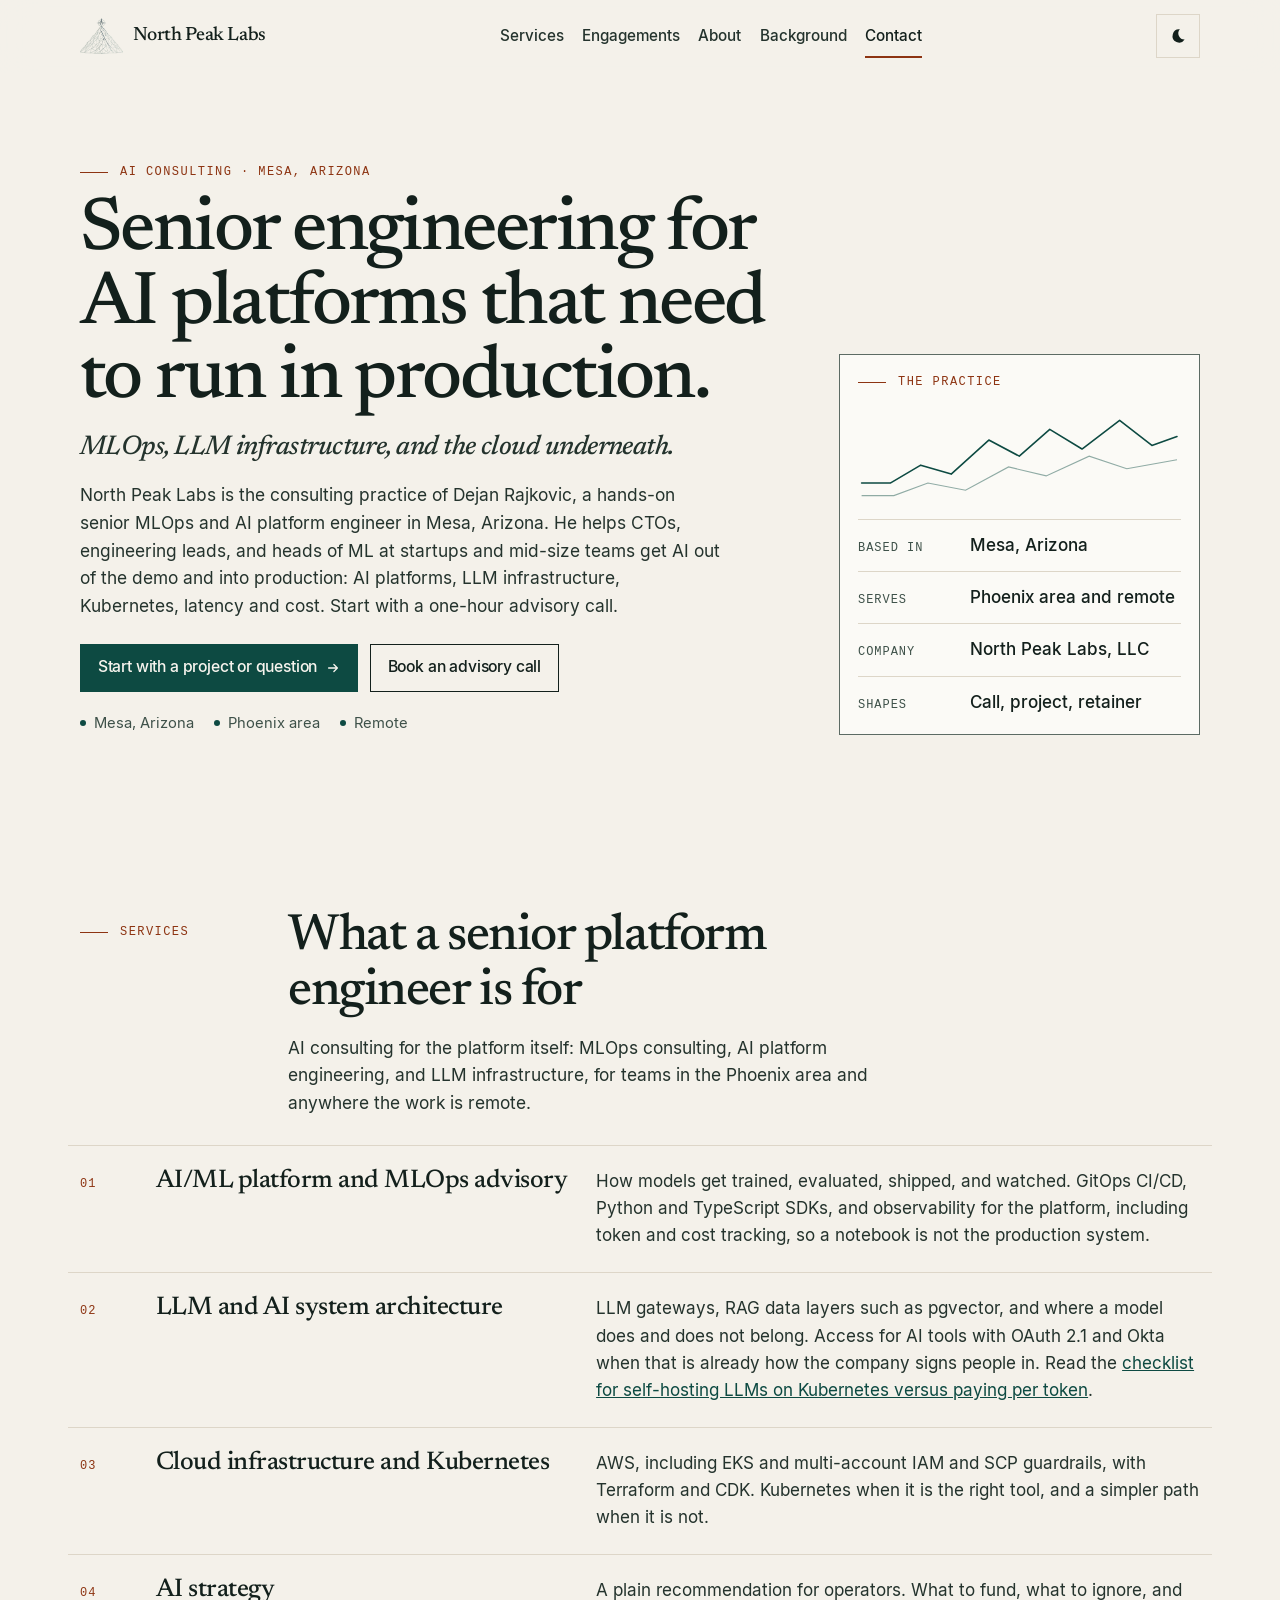
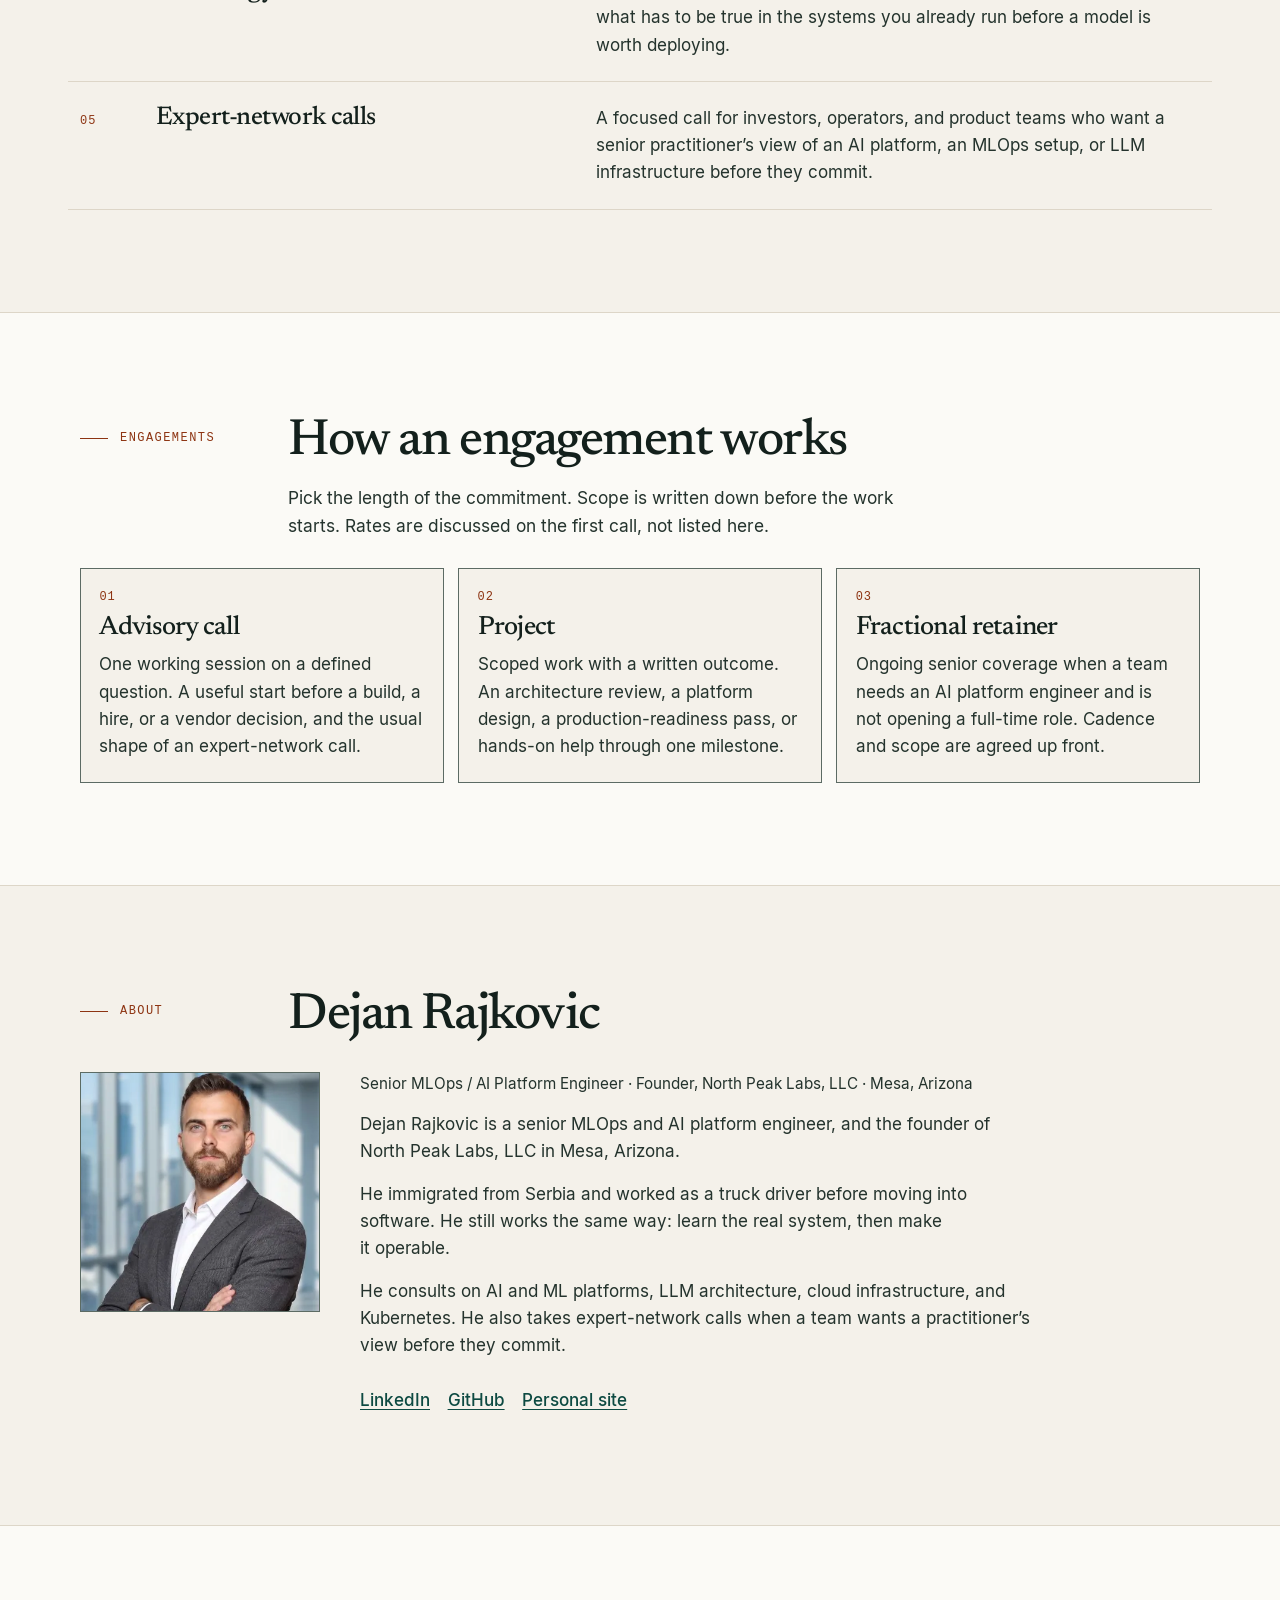
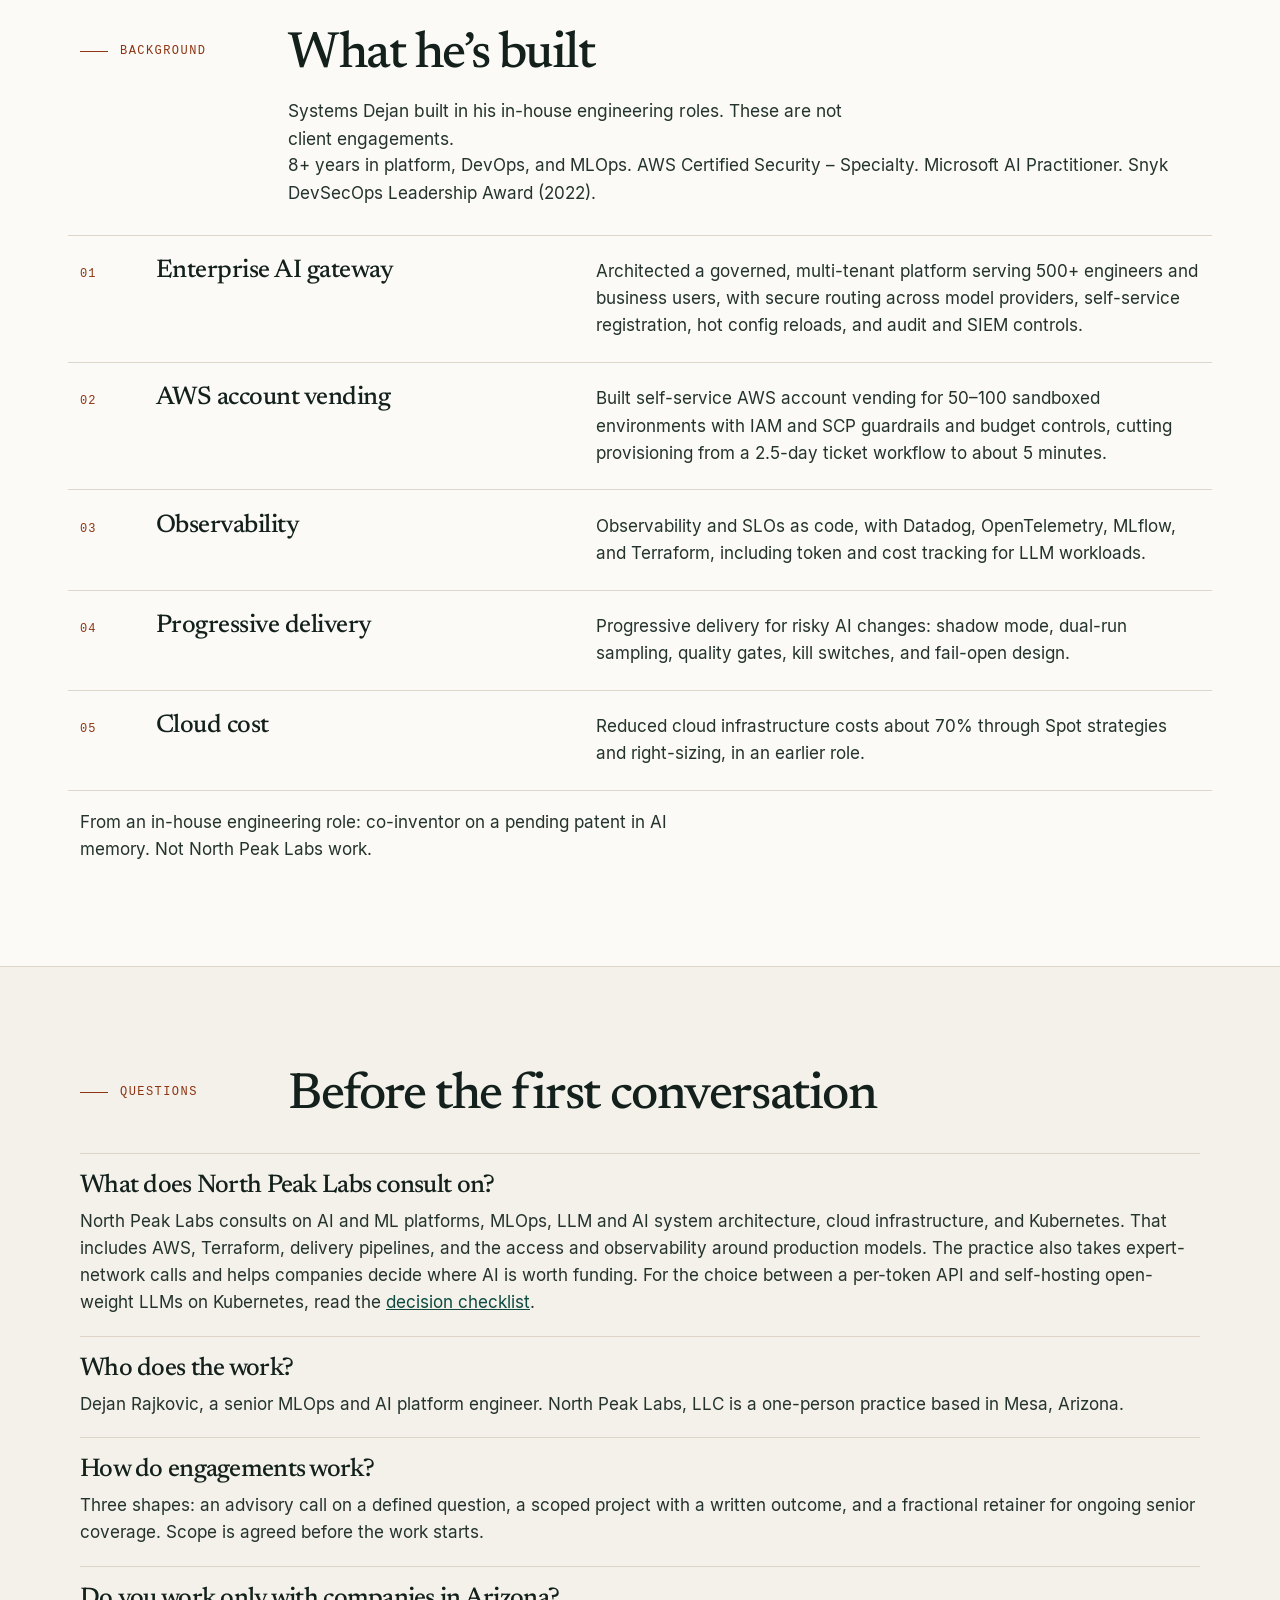
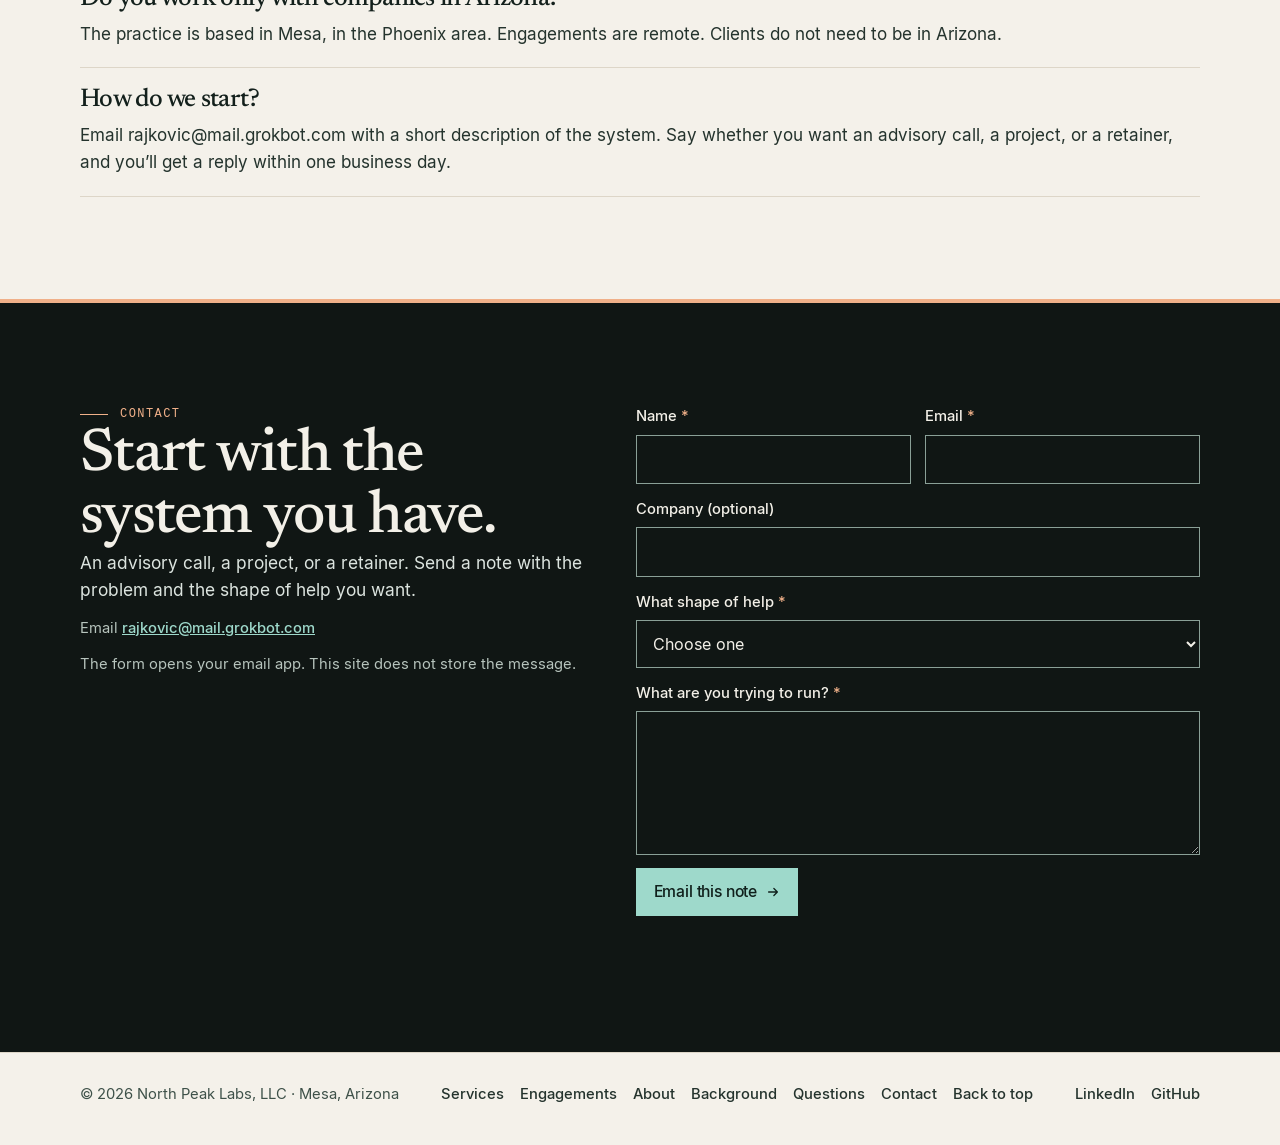
==== commit 17d91e7c: "Add a checklist for self-hosting LLMs on Kubernetes. The article compares a per-token API with runni" ====
--- a/index.html
+++ b/index.html
@@ -159,7 +159,7 @@
               "name": "What does North Peak Labs consult on?",
               "acceptedAnswer": {
                 "@type": "Answer",
-                "text": "North Peak Labs consults on AI and ML platforms, MLOps, LLM and AI system architecture, cloud infrastructure, and Kubernetes. That includes AWS, Terraform, delivery pipelines, and the access and observability around production models. The practice also takes expert-network calls and helps companies decide where AI is worth funding."
+                "text": "North Peak Labs consults on AI and ML platforms, MLOps, LLM and AI system architecture, cloud infrastructure, and Kubernetes. That includes AWS, Terraform, delivery pipelines, and the access and observability around production models. The practice also takes expert-network calls and helps companies decide where AI is worth funding. For the choice between a per-token API and self-hosting open-weight LLMs on Kubernetes, read the decision checklist."
               }
             },
             {
@@ -199,617 +199,7 @@
       ]
     }
     </script>
-    <style>
-      @font-face {
-        font-family: "Newsreader";
-        font-style: normal;
-        font-weight: 500;
-        font-display: swap;
-        src: url("fonts/newsreader-500.woff2") format("woff2");
-        unicode-range: U+0000-00FF, U+0131, U+0152-0153, U+02BB-02BC, U+02C6, U+02DA, U+02DC, U+2000-206F, U+2074, U+20AC, U+2122, U+2191, U+2193, U+2212, U+2215, U+FEFF, U+FFFD;
-      }
-      @font-face {
-        font-family: "Newsreader Fallback";
-        src: local("Georgia");
-        size-adjust: 97%;
-        ascent-override: 92%;
-        descent-override: 24%;
-        line-gap-override: 0%;
-      }
-      @font-face {
-        font-family: "Newsreader";
-        font-style: italic;
-        font-weight: 500;
-        font-display: swap;
-        src: url("fonts/newsreader-500-italic.woff2") format("woff2");
-        unicode-range: U+0000-00FF, U+0131, U+0152-0153, U+02BB-02BC, U+02C6, U+02DA, U+02DC, U+2000-206F, U+2074, U+20AC, U+2122, U+2191, U+2193, U+2212, U+2215, U+FEFF, U+FFFD;
-      }
-      @font-face {
-        font-family: "Inter";
-        font-style: normal;
-        font-weight: 400;
-        font-display: swap;
-        src: url("fonts/inter-400.woff2") format("woff2");
-        unicode-range: U+0000-00FF, U+0131, U+0152-0153, U+02BB-02BC, U+02C6, U+02DA, U+02DC, U+2000-206F, U+2074, U+20AC, U+2122, U+2191, U+2193, U+2212, U+2215, U+FEFF, U+FFFD;
-      }
-      @font-face {
-        font-family: "Inter Fallback";
-        src: local("Arial");
-        size-adjust: 107%;
-        ascent-override: 90%;
-        descent-override: 22%;
-        line-gap-override: 0%;
-      }
-      @font-face {
-        font-family: "Inter";
-        font-style: normal;
-        font-weight: 500;
-        font-display: swap;
-        src: url("fonts/inter-500.woff2") format("woff2");
-        unicode-range: U+0000-00FF, U+0131, U+0152-0153, U+02BB-02BC, U+02C6, U+02DA, U+02DC, U+2000-206F, U+2074, U+20AC, U+2122, U+2191, U+2193, U+2212, U+2215, U+FEFF, U+FFFD;
-      }
-
-      :root {
-        color-scheme: light;
-        --bg: #f4f1ea;
-        --bg-elev: #fbfaf6;
-        --ink: #13201c;
-        --ink-soft: #24332d;
-        --muted: #3e5149;
-        --line: #ddd6c8;
-        --pine: #0d4a42;
-        --pine-hover: #08352f;
-        --button-ink: #f7f4ee;
-        --ember: #8d3412;
-        --wash: #e7f1ed;
-        --focus: #0d4a42;
-        --input-border: #5c6b64;
-        --header-bg: rgba(244, 241, 234, 0.92);
-        --shadow: 0 16px 40px rgba(16, 22, 20, 0.08);
-        --inv-bg: #101614;
-        --inv-bg-elev: #18211e;
-        --inv-ink: #f3f0e8;
-        --inv-ink-soft: #dce4df;
-        --inv-muted: #b7c4bd;
-        --inv-line: #2c3a35;
-        --inv-pine: #9ed9cb;
-        --inv-pine-hover: #d5f3ea;
-        --inv-button-ink: #10201c;
-        --inv-ember: #f0b089;
-        --inv-wash: #1c2c28;
-        --inv-focus: #d5f3ea;
-        --inv-input: #8aa097;
-        --inv-header: rgba(16, 22, 20, 0.92);
-        --serif: "Newsreader", "Newsreader Fallback", "Iowan Old Style", Palatino, Georgia, serif;
-        --sans: Inter, "Inter Fallback", "Segoe UI", system-ui, -apple-system, sans-serif;
-        --mono: ui-monospace, "Cascadia Mono", "SFMono-Regular", Menlo, Consolas, monospace;
-        --header-h: 4.5rem;
-        --max: 1120px;
-      }
-      :root[data-theme="dark"] {
-        color-scheme: dark;
-        --bg: #101614;
-        --bg-elev: #18211e;
-        --ink: #f3f0e8;
-        --ink-soft: #dce4df;
-        --muted: #b7c4bd;
-        --line: #2c3a35;
-        --pine: #9ed9cb;
-        --pine-hover: #d5f3ea;
-        --button-ink: #10201c;
-        --ember: #f0b089;
-        --wash: #1c2c28;
-        --focus: #d5f3ea;
-        --input-border: #8aa097;
-        --header-bg: rgba(16, 22, 20, 0.92);
-        --shadow: 0 16px 40px rgba(0, 0, 0, 0.35);
-        --inv-bg: #f4f1ea;
-        --inv-bg-elev: #fbfaf6;
-        --inv-ink: #13201c;
-        --inv-ink-soft: #24332d;
-        --inv-muted: #3e5149;
-        --inv-line: #ddd6c8;
-        --inv-pine: #0d4a42;
-        --inv-pine-hover: #08352f;
-        --inv-button-ink: #f7f4ee;
-        --inv-ember: #8d3412;
-        --inv-wash: #e7f1ed;
-        --inv-focus: #0d4a42;
-        --inv-input: #5c6b64;
-        --inv-header: rgba(244, 241, 234, 0.92);
-      }
-      @media (prefers-color-scheme: dark) {
-        :root:not([data-theme="light"]) {
-          color-scheme: dark;
-          --bg: #101614;
-          --bg-elev: #18211e;
-          --ink: #f3f0e8;
-          --ink-soft: #dce4df;
-          --muted: #b7c4bd;
-          --line: #2c3a35;
-          --pine: #9ed9cb;
-          --pine-hover: #d5f3ea;
-          --button-ink: #10201c;
-          --ember: #f0b089;
-          --wash: #1c2c28;
-          --focus: #d5f3ea;
-          --input-border: #8aa097;
-          --header-bg: rgba(16, 22, 20, 0.92);
-          --shadow: 0 16px 40px rgba(0, 0, 0, 0.35);
-          --inv-bg: #f4f1ea;
-          --inv-bg-elev: #fbfaf6;
-          --inv-ink: #13201c;
-          --inv-ink-soft: #24332d;
-          --inv-muted: #3e5149;
-          --inv-line: #ddd6c8;
-          --inv-pine: #0d4a42;
-          --inv-pine-hover: #08352f;
-          --inv-button-ink: #f7f4ee;
-          --inv-ember: #8d3412;
-          --inv-wash: #e7f1ed;
-          --inv-focus: #0d4a42;
-          --inv-input: #5c6b64;
-          --inv-header: rgba(244, 241, 234, 0.92);
-        }
-      }
-
-      * { box-sizing: border-box; }
-      html { scroll-behavior: smooth; scroll-padding-top: calc(var(--header-h) + 0.75rem); }
-      body {
-        margin: 0;
-        background: var(--bg);
-        color: var(--ink);
-        font-family: var(--sans);
-        font-size: 1.0625rem;
-        font-weight: 400;
-        line-height: 1.6;
-        text-rendering: optimizeLegibility;
-        -webkit-font-smoothing: antialiased;
-        overflow-x: clip;
-      }
-      body.nav-locked { overflow: hidden; }
-      img { max-width: 100%; height: auto; }
-      a { color: var(--pine); }
-      button, input, textarea, select { font: inherit; color: inherit; }
-      button, a { -webkit-tap-highlight-color: transparent; }
-      h1, h2, h3, p { margin-top: 0; }
-      h1, h2, h3 { text-wrap: balance; color: var(--ink); font-family: var(--serif); font-weight: 500; letter-spacing: -0.028em; line-height: 1.08; }
-      p { text-wrap: pretty; overflow-wrap: break-word; }
-      strong { font-weight: 500; }
-      ::selection { background: #c9e4db; color: #13201c; }
-      :root[data-theme="dark"] ::selection { background: #1d4a42; color: #f4f1ea; }
-      @media (prefers-color-scheme: dark) {
-        :root:not([data-theme="light"]) ::selection { background: #1d4a42; color: #f4f1ea; }
-      }
-
-      .skip {
-        position: fixed;
-        left: 12px;
-        top: 12px;
-        z-index: 1000;
-        transform: translateY(-160%);
-        padding: 0.7rem 0.9rem;
-        background: var(--ink);
-        color: var(--bg);
-        text-decoration: none;
-        font-weight: 500;
-      }
-      .skip:focus { transform: none; }
-      :focus { outline: none; }
-      :focus-visible { outline: 2px solid var(--focus); outline-offset: 3px; }
-      .sr-only {
-        position: absolute;
-        width: 1px;
-        height: 1px;
-        padding: 0;
-        margin: -1px;
-        overflow: hidden;
-        clip: rect(0, 0, 0, 0);
-        white-space: nowrap;
-        border: 0;
-      }
-      .wrap { width: min(var(--max), calc(100% - 2rem)); margin-inline: auto; }
-      section[id], #top { scroll-margin-top: calc(var(--header-h) + 0.75rem); }
-
-      .site-header {
-        position: sticky;
-        top: 0;
-        z-index: 40;
-        min-height: var(--header-h);
-        background: var(--header-bg);
-        -webkit-backdrop-filter: blur(16px);
-        backdrop-filter: blur(16px);
-        border-bottom: 1px solid transparent;
-      }
-      .site-header.is-scrolled { border-bottom-color: var(--line); }
-      .nav-bar {
-        min-height: var(--header-h);
-        display: flex;
-        align-items: center;
-        justify-content: space-between;
-        gap: 1rem;
-      }
-      .wordmark {
-        position: relative;
-        display: inline-flex;
-        align-items: center;
-        gap: 0.6rem;
-        min-height: 44px;
-        color: var(--ink);
-        text-decoration: none;
-        font-family: var(--serif);
-        font-size: 1.2rem;
-        font-weight: 500;
-        letter-spacing: -0.02em;
-      }
-      .wordmark img { width: 43px; height: 36px; display: block; }
-      .nav-actions { display: flex; align-items: center; gap: 0.25rem; }
-      .nav-links { display: flex; align-items: center; gap: 0.25rem 1.15rem; }
-      .nav-links a {
-        display: inline-flex;
-        align-items: center;
-        min-height: 44px;
-        color: var(--ink-soft);
-        text-decoration: none;
-        font-size: 0.95rem;
-        font-weight: 500;
-      }
-      .nav-links a:hover { color: var(--ink); }
-      .nav-links a[aria-current="true"] { color: var(--ink); box-shadow: inset 0 -2px 0 var(--ember); }
-      .icon-btn {
-        display: none;
-        width: 44px;
-        height: 44px;
-        padding: 0;
-        border: 1px solid var(--line);
-        background: transparent;
-        color: var(--ink);
-        align-items: center;
-        justify-content: center;
-        cursor: pointer;
-      }
-      .icon-btn:hover { background: var(--wash); }
-      .js .theme-toggle { display: inline-flex; }
-      .icon-sun { display: none; }
-      .icon-moon { display: block; }
-      :root[data-theme="dark"] .icon-moon { display: none; }
-      :root[data-theme="dark"] .icon-sun { display: block; }
-      @media (prefers-color-scheme: dark) {
-        :root:not([data-theme]) .icon-moon { display: none; }
-        :root:not([data-theme]) .icon-sun { display: block; }
-      }
-      .menu-icon, .menu-icon::before, .menu-icon::after {
-        display: block;
-        width: 16px;
-        height: 1.5px;
-        background: currentColor;
-        position: relative;
-      }
-      .menu-icon::before, .menu-icon::after { content: ""; position: absolute; left: 0; }
-      .menu-icon::before { top: -6px; }
-      .menu-icon::after { top: 6px; }
-      .menu-toggle[aria-expanded="true"] .menu-icon { background: transparent; }
-      .menu-toggle[aria-expanded="true"] .menu-icon::before { top: 0; transform: rotate(45deg); }
-      .menu-toggle[aria-expanded="true"] .menu-icon::after { top: 0; transform: rotate(-45deg); }
-
-      .hero { padding: clamp(2.75rem, 7vw, 6rem) 0 clamp(2.5rem, 6vw, 4.5rem); }
-      .hero-grid { display: grid; gap: 2rem; align-items: end; }
-      .kicker {
-        display: flex;
-        align-items: center;
-        gap: 0.75rem;
-        margin: 0;
-        color: var(--ember);
-        font-family: var(--mono);
-        font-size: 0.75rem;
-        font-weight: 500;
-        letter-spacing: 0.12em;
-        text-transform: uppercase;
-      }
-      .kicker::before { content: ""; width: 1.75rem; height: 1px; background: currentColor; flex: none; }
-      h1 {
-        max-width: 11em;
-        margin: 0.85rem 0 0.85rem;
-        font-size: clamp(2.45rem, 6vw, 4.7rem);
-        line-height: 0.98;
-        letter-spacing: -0.034em;
-      }
-      .subline {
-        max-width: 22em;
-        margin: 0 0 1rem;
-        color: var(--ink-soft);
-        font-family: var(--serif);
-        font-style: italic;
-        font-weight: 500;
-        font-size: clamp(1.3rem, 2.2vw, 1.7rem);
-        line-height: 1.3;
-        letter-spacing: -0.02em;
-      }
-      .lede { max-width: 40rem; margin: 0; color: var(--ink-soft); font-size: 1.08rem; }
-      .actions { display: flex; flex-wrap: wrap; align-items: center; gap: 0.75rem; margin-top: 1.5rem; }
-      .button {
-        min-height: 48px;
-        padding: 0.75rem 1.05rem;
-        display: inline-flex;
-        align-items: center;
-        justify-content: center;
-        gap: 0.55rem;
-        border: 1px solid var(--ink);
-        background: var(--ink);
-        color: var(--bg);
-        text-decoration: none;
-        font-weight: 500;
-        font-size: 0.98rem;
-        letter-spacing: -0.011em;
-        cursor: pointer;
-        line-height: 1.2;
-      }
-      .button-primary { background: var(--pine); border-color: var(--pine); color: var(--button-ink); }
-      .button-primary:hover { background: var(--pine-hover); border-color: var(--pine-hover); color: var(--button-ink); }
-      .button-secondary { background: transparent; color: var(--ink); border-color: var(--ink); }
-      .button-secondary:hover { background: var(--ink); color: var(--bg); }
-      .button .arrow { display: block; }
-      .hero-notes {
-        display: flex;
-        flex-wrap: wrap;
-        gap: 0.4rem 1.25rem;
-        margin: 1.25rem 0 0;
-        padding: 0;
-        list-style: none;
-        color: var(--muted);
-        font-size: 0.92rem;
-      }
-      .hero-notes li { display: inline-flex; align-items: center; gap: 0.5rem; }
-      .hero-notes li::before {
-        content: "";
-        width: 6px;
-        height: 6px;
-        border-radius: 50%;
-        background: var(--pine);
-        flex: none;
-      }
-
-      .practice {
-        border: 1px solid var(--input-border);
-        background: var(--bg-elev);
-        padding: 1.15rem 1.15rem 0.4rem;
-      }
-      .ridge { display: block; width: 100%; height: auto; color: var(--pine); margin-top: 0.85rem; }
-      .ridge-path { stroke-dasharray: 520; stroke-dashoffset: 0; }
-      .practice dl { margin: 0.35rem 0 0; }
-      .practice-row {
-        display: grid;
-        grid-template-columns: 6.25rem minmax(0, 1fr);
-        gap: 0.75rem;
-        align-items: baseline;
-        padding: 0.75rem 0;
-        border-top: 1px solid var(--line);
-      }
-      .practice dt {
-        margin: 0;
-        color: var(--muted);
-        font-family: var(--mono);
-        font-size: 0.75rem;
-        font-weight: 500;
-        letter-spacing: 0.08em;
-        text-transform: uppercase;
-      }
-      .practice dd { margin: 0; color: var(--ink); font-weight: 500; }
-
-      .section { padding: clamp(3.5rem, 8vw, 6.75rem) 0; }
-      .band { background: var(--bg-elev); border-block: 1px solid var(--line); }
-      .section-head {
-        display: grid;
-        gap: 0.75rem;
-        margin-bottom: 1.75rem;
-      }
-      h2 { margin: 0; max-width: 14em; font-size: clamp(2.05rem, 4vw, 3.2rem); }
-      .section-intro { max-width: 40rem; margin: 0.85rem 0 0; color: var(--ink-soft); font-size: 1.08rem; }
-
-      .service {
-        display: grid;
-        gap: 0.35rem 1.25rem;
-        margin: 0;
-        padding: 1.25rem 0.25rem;
-        border-top: 1px solid var(--line);
-      }
-      .service:last-of-type { border-bottom: 1px solid var(--line); }
-      .background-note { margin: 1.15rem 0 0; max-width: 40rem; color: var(--ink-soft); }
-      .num {
-        color: var(--ember);
-        font-family: var(--mono);
-        font-size: 0.75rem;
-        font-weight: 500;
-        letter-spacing: 0.08em;
-      }
-      .service h3 { margin: 0; font-size: clamp(1.4rem, 2vw, 1.75rem); letter-spacing: -0.02em; }
-      .service p, .engage p, .faq-item p, .about-copy p { margin: 0; color: var(--ink-soft); }
-      @media (hover: hover) {
-        .service:hover { background: var(--wash); }
-      }
-
-      .engage-grid { display: grid; gap: 0.9rem; }
-      .engage {
-        margin: 0;
-        padding: 1.2rem 1.15rem 1.35rem;
-        border: 1px solid var(--input-border);
-        background: var(--bg);
-      }
-      .engage h3 { margin: 0.45rem 0 0.55rem; font-size: 1.65rem; }
-      .engage .num { display: block; }
-
-      .about-grid { display: grid; gap: 1.5rem; }
-      .about-photo { margin: 0; max-width: 400px; }
-      .about-photo img {
-        display: block;
-        width: 100%;
-        max-width: 400px;
-        height: auto;
-        border: 1px solid var(--input-border);
-      }
-      .about-copy { display: grid; gap: 0.95rem; max-width: 42rem; }
-      .role { margin: 0; color: var(--muted); font-size: 0.95rem; }
-      .about-links { display: flex; flex-wrap: wrap; gap: 0.35rem 1.1rem; margin: 0.25rem 0 0; padding: 0; list-style: none; }
-      .about-links a { display: inline-flex; align-items: center; min-height: 44px; font-weight: 500; text-underline-offset: 0.18em; }
-      .credentials { margin: 0; color: var(--ink-soft); }
-      .email-link { overflow-wrap: anywhere; font-weight: 500; }
-
-      .faq-item { padding: 1.2rem 0; border-top: 1px solid var(--line); }
-      .faq-item:last-child { border-bottom: 1px solid var(--line); }
-      .faq-item h3 { margin: 0 0 0.45rem; font-size: clamp(1.35rem, 2vw, 1.65rem); }
-
-      .inverse {
-        background: var(--inv-bg);
-        color: var(--inv-ink);
-        color-scheme: dark;
-        --bg: var(--inv-bg);
-        --bg-elev: var(--inv-bg-elev);
-        --ink: var(--inv-ink);
-        --ink-soft: var(--inv-ink-soft);
-        --muted: var(--inv-muted);
-        --line: var(--inv-line);
-        --pine: var(--inv-pine);
-        --pine-hover: var(--inv-pine-hover);
-        --button-ink: var(--inv-button-ink);
-        --ember: var(--inv-ember);
-        --wash: var(--inv-wash);
-        --focus: var(--inv-focus);
-        --input-border: var(--inv-input);
-      }
-      :root[data-theme="dark"] .inverse { color-scheme: light; }
-      @media (prefers-color-scheme: dark) {
-        :root:not([data-theme="light"]) .inverse { color-scheme: light; }
-      }
-      .contact { border-top: 4px solid var(--ember); padding: clamp(3.5rem, 8vw, 6.5rem) 0; }
-      .contact-grid { display: grid; gap: 2rem; }
-      .contact h2 { max-width: 10em; font-size: clamp(2.3rem, 5vw, 3.8rem); line-height: 1.02; }
-      .contact .lede { color: var(--ink-soft); }
-      .fine { margin: 0.8rem 0 0; color: var(--muted); font-size: 0.92rem; }
-      .field { display: flex; flex-direction: column; gap: 0.35rem; margin: 0 0 0.85rem; }
-      .field-row { display: grid; gap: 0.85rem; }
-      .field label { font-size: 0.92rem; font-weight: 500; color: var(--ink); }
-      .req { color: var(--ember); }
-      .field input, .field textarea, .field select {
-        width: 100%;
-        min-height: 48px;
-        padding: 0.7rem 0.75rem;
-        border: 1px solid var(--input-border);
-        border-radius: 0;
-        background: transparent;
-        font-size: 1rem;
-      }
-      .field textarea { min-height: 9rem; resize: vertical; }
-      .form-status { min-height: 1.4em; margin: 0.75rem 0 0; color: var(--ink-soft); font-size: 0.95rem; }
-
-      footer { border-top: 1px solid var(--line); }
-      .footer-inner {
-        display: flex;
-        flex-wrap: wrap;
-        gap: 0.75rem 1.5rem;
-        align-items: center;
-        justify-content: space-between;
-        padding: 1.25rem 0 1.75rem;
-        color: var(--muted);
-        font-size: 0.92rem;
-      }
-      .footer-nav { display: flex; flex-wrap: wrap; gap: 0.25rem 1rem; }
-      .footer-nav a, .footer-meta a {
-        display: inline-flex;
-        align-items: center;
-        min-height: 44px;
-        color: var(--ink-soft);
-        text-decoration: none;
-        font-weight: 500;
-      }
-      .footer-nav a:hover, .footer-meta a:hover { color: var(--ink); }
-      .footer-copy { margin: 0; }
-      .footer-meta { display: flex; flex-wrap: wrap; gap: 0.25rem 1rem; }
-
-      @media (min-width: 720px) {
-        .wrap { width: min(var(--max), calc(100% - 3rem)); }
-        .field-row { grid-template-columns: 1fr 1fr; }
-        .engage-grid { grid-template-columns: repeat(3, minmax(0, 1fr)); }
-        .about-grid { grid-template-columns: minmax(180px, 240px) minmax(0, 1fr); gap: 2.5rem; align-items: start; }
-        .service {
-          grid-template-columns: 3.5rem minmax(14rem, 0.8fr) minmax(0, 1.15fr);
-          align-items: baseline;
-          padding: 1.4rem 0.75rem;
-          margin: 0 -0.75rem;
-        }
-        .section-head { grid-template-columns: 11rem minmax(0, 1fr); gap: 1rem 2rem; align-items: start; }
-        .section-head > .kicker { padding-top: 0.85rem; }
-      }
-      @media (min-width: 880px) {
-        .js .menu-toggle { display: none; }
-        .hero-grid { grid-template-columns: minmax(0, 1.4fr) minmax(260px, 0.72fr); gap: 3.5rem; }
-        .contact-grid { grid-template-columns: minmax(0, 0.9fr) minmax(0, 1fr); gap: 3rem; align-items: start; }
-      }
-      @media (max-width: 879px) {
-        .js .menu-toggle { display: inline-flex; }
-        .js .nav-links {
-          display: none;
-          position: absolute;
-          z-index: 30;
-          top: 100%;
-          left: 0;
-          right: 0;
-          padding: 0.35rem 1rem 1rem;
-          background: var(--bg-elev);
-          border-bottom: 1px solid var(--line);
-          box-shadow: var(--shadow);
-          flex-direction: column;
-          align-items: stretch;
-          gap: 0;
-        }
-        .js .nav-links.is-open { display: flex; }
-        .js .nav-links a {
-          min-height: 48px;
-          font-family: var(--serif);
-          font-size: 1.55rem;
-          font-weight: 500;
-          color: var(--ink);
-          border-top: 1px solid var(--line);
-        }
-        html:not(.js) .nav-bar { flex-wrap: wrap; padding-bottom: 0.4rem; }
-        html:not(.js) .nav-links { flex-wrap: wrap; gap: 0.15rem 0.9rem; }
-      }
-      @media (hover: hover) and (prefers-reduced-motion: no-preference) {
-        .button .arrow { transition: transform 160ms ease; }
-        .button:hover .arrow { transform: translateX(4px); }
-        .engage { transition: transform 180ms ease, border-color 180ms ease; }
-        .engage:hover { transform: translateY(-3px); border-color: var(--pine); }
-        .service { transition: background-color 160ms ease; }
-      }
-      @media (prefers-reduced-motion: no-preference) {
-        .js .ridge-path { stroke-dashoffset: 520; animation: draw 2.2s ease forwards; }
-        .js .ridge-soft { animation: drift 8s ease-in-out infinite alternate; }
-        .js .reveal { transition: opacity 0.65s ease, transform 0.65s ease; }
-        .js .reveal:not(.is-in) { opacity: 0; transform: translateY(14px); }
-        .js .service.reveal:nth-child(2) { transition-delay: 0.05s; }
-        .js .service.reveal:nth-child(3) { transition-delay: 0.1s; }
-        .js .service.reveal:nth-child(4) { transition-delay: 0.15s; }
-        .js .service.reveal:nth-child(5) { transition-delay: 0.2s; }
-      }
-      @keyframes draw { to { stroke-dashoffset: 0; } }
-      @keyframes drift { to { transform: translateY(-5px); } }
-      @media (prefers-reduced-motion: reduce) {
-        html { scroll-behavior: auto; }
-        *, *::before, *::after {
-          animation-duration: 0.01ms !important;
-          animation-iteration-count: 1 !important;
-          transition-duration: 0.01ms !important;
-          scroll-behavior: auto !important;
-        }
-      }
-      @media print {
-        .menu-toggle, .theme-toggle, .skip { display: none !important; }
-        .site-header { position: static; background: white; }
-        .nav-links { display: flex !important; position: static !important; box-shadow: none !important; }
-        .inverse, .inverse h2, .inverse p, .inverse label { background: white !important; color: black !important; }
-        body { background: white; color: black; }
-        .reveal { opacity: 1 !important; transform: none !important; }
-      }
-    </style>
+    <link rel="stylesheet" href="styles.css" />
   </head>
   <body data-contact-email="rajkovic@mail.grokbot.com" data-booking-url="">
     <a class="skip" href="#main">Skip to content</a>
@@ -901,7 +291,7 @@
           <article class="service reveal" id="llm-architecture">
             <span class="num">02</span>
             <h3>LLM and AI system architecture</h3>
-            <p>LLM gateways, RAG data layers such as pgvector, and where a model does and does not belong. Access for AI tools with OAuth 2.1 and Okta when that is already how the company signs people in.</p>
+            <p>LLM gateways, RAG data layers such as pgvector, and where a model does and does not belong. Access for AI tools with OAuth 2.1 and Okta when that is already how the company signs people in. Read the <a href="/self-hosting-llms-kubernetes/">checklist for self-hosting LLMs on Kubernetes versus paying per token</a>.</p>
           </article>
           <article class="service reveal" id="cloud-kubernetes">
             <span class="num">03</span>
@@ -1026,7 +416,7 @@
           <div class="faq-list">
             <article class="faq-item">
               <h3>What does North Peak Labs consult on?</h3>
-              <p>North Peak Labs consults on AI and ML platforms, MLOps, LLM and AI system architecture, cloud infrastructure, and Kubernetes. That includes AWS, Terraform, delivery pipelines, and the access and observability around production models. The practice also takes expert-network calls and helps companies decide where AI is worth funding.</p>
+              <p>North Peak Labs consults on AI and ML platforms, MLOps, LLM and AI system architecture, cloud infrastructure, and Kubernetes. That includes AWS, Terraform, delivery pipelines, and the access and observability around production models. The practice also takes expert-network calls and helps companies decide where AI is worth funding. For the choice between a per-token API and self-hosting open-weight LLMs on Kubernetes, read the <a href="/self-hosting-llms-kubernetes/">decision checklist</a>.</p>
             </article>
             <article class="faq-item">
               <h3>Who does the work?</h3>
--- a/styles.css
+++ b/styles.css
@@ -0,0 +1,682 @@
+      @font-face {
+        font-family: "Newsreader";
+        font-style: normal;
+        font-weight: 500;
+        font-display: swap;
+        src: url("fonts/newsreader-500.woff2") format("woff2");
+        unicode-range: U+0000-00FF, U+0131, U+0152-0153, U+02BB-02BC, U+02C6, U+02DA, U+02DC, U+2000-206F, U+2074, U+20AC, U+2122, U+2191, U+2193, U+2212, U+2215, U+FEFF, U+FFFD;
+      }
+      @font-face {
+        font-family: "Newsreader Fallback";
+        src: local("Georgia");
+        size-adjust: 97%;
+        ascent-override: 92%;
+        descent-override: 24%;
+        line-gap-override: 0%;
+      }
+      @font-face {
+        font-family: "Newsreader";
+        font-style: italic;
+        font-weight: 500;
+        font-display: swap;
+        src: url("fonts/newsreader-500-italic.woff2") format("woff2");
+        unicode-range: U+0000-00FF, U+0131, U+0152-0153, U+02BB-02BC, U+02C6, U+02DA, U+02DC, U+2000-206F, U+2074, U+20AC, U+2122, U+2191, U+2193, U+2212, U+2215, U+FEFF, U+FFFD;
+      }
+      @font-face {
+        font-family: "Inter";
+        font-style: normal;
+        font-weight: 400;
+        font-display: swap;
+        src: url("fonts/inter-400.woff2") format("woff2");
+        unicode-range: U+0000-00FF, U+0131, U+0152-0153, U+02BB-02BC, U+02C6, U+02DA, U+02DC, U+2000-206F, U+2074, U+20AC, U+2122, U+2191, U+2193, U+2212, U+2215, U+FEFF, U+FFFD;
+      }
+      @font-face {
+        font-family: "Inter Fallback";
+        src: local("Arial");
+        size-adjust: 107%;
+        ascent-override: 90%;
+        descent-override: 22%;
+        line-gap-override: 0%;
+      }
+      @font-face {
+        font-family: "Inter";
+        font-style: normal;
+        font-weight: 500;
+        font-display: swap;
+        src: url("fonts/inter-500.woff2") format("woff2");
+        unicode-range: U+0000-00FF, U+0131, U+0152-0153, U+02BB-02BC, U+02C6, U+02DA, U+02DC, U+2000-206F, U+2074, U+20AC, U+2122, U+2191, U+2193, U+2212, U+2215, U+FEFF, U+FFFD;
+      }
+
+      :root {
+        color-scheme: light;
+        --bg: #f4f1ea;
+        --bg-elev: #fbfaf6;
+        --ink: #13201c;
+        --ink-soft: #24332d;
+        --muted: #3e5149;
+        --line: #ddd6c8;
+        --pine: #0d4a42;
+        --pine-hover: #08352f;
+        --button-ink: #f7f4ee;
+        --ember: #8d3412;
+        --wash: #e7f1ed;
+        --focus: #0d4a42;
+        --input-border: #5c6b64;
+        --header-bg: rgba(244, 241, 234, 0.92);
+        --shadow: 0 16px 40px rgba(16, 22, 20, 0.08);
+        --inv-bg: #101614;
+        --inv-bg-elev: #18211e;
+        --inv-ink: #f3f0e8;
+        --inv-ink-soft: #dce4df;
+        --inv-muted: #b7c4bd;
+        --inv-line: #2c3a35;
+        --inv-pine: #9ed9cb;
+        --inv-pine-hover: #d5f3ea;
+        --inv-button-ink: #10201c;
+        --inv-ember: #f0b089;
+        --inv-wash: #1c2c28;
+        --inv-focus: #d5f3ea;
+        --inv-input: #8aa097;
+        --inv-header: rgba(16, 22, 20, 0.92);
+        --serif: "Newsreader", "Newsreader Fallback", "Iowan Old Style", Palatino, Georgia, serif;
+        --sans: Inter, "Inter Fallback", "Segoe UI", system-ui, -apple-system, sans-serif;
+        --mono: ui-monospace, "Cascadia Mono", "SFMono-Regular", Menlo, Consolas, monospace;
+        --header-h: 4.5rem;
+        --max: 1120px;
+      }
+      :root[data-theme="dark"] {
+        color-scheme: dark;
+        --bg: #101614;
+        --bg-elev: #18211e;
+        --ink: #f3f0e8;
+        --ink-soft: #dce4df;
+        --muted: #b7c4bd;
+        --line: #2c3a35;
+        --pine: #9ed9cb;
+        --pine-hover: #d5f3ea;
+        --button-ink: #10201c;
+        --ember: #f0b089;
+        --wash: #1c2c28;
+        --focus: #d5f3ea;
+        --input-border: #8aa097;
+        --header-bg: rgba(16, 22, 20, 0.92);
+        --shadow: 0 16px 40px rgba(0, 0, 0, 0.35);
+        --inv-bg: #f4f1ea;
+        --inv-bg-elev: #fbfaf6;
+        --inv-ink: #13201c;
+        --inv-ink-soft: #24332d;
+        --inv-muted: #3e5149;
+        --inv-line: #ddd6c8;
+        --inv-pine: #0d4a42;
+        --inv-pine-hover: #08352f;
+        --inv-button-ink: #f7f4ee;
+        --inv-ember: #8d3412;
+        --inv-wash: #e7f1ed;
+        --inv-focus: #0d4a42;
+        --inv-input: #5c6b64;
+        --inv-header: rgba(244, 241, 234, 0.92);
+      }
+      @media (prefers-color-scheme: dark) {
+        :root:not([data-theme="light"]) {
+          color-scheme: dark;
+          --bg: #101614;
+          --bg-elev: #18211e;
+          --ink: #f3f0e8;
+          --ink-soft: #dce4df;
+          --muted: #b7c4bd;
+          --line: #2c3a35;
+          --pine: #9ed9cb;
+          --pine-hover: #d5f3ea;
+          --button-ink: #10201c;
+          --ember: #f0b089;
+          --wash: #1c2c28;
+          --focus: #d5f3ea;
+          --input-border: #8aa097;
+          --header-bg: rgba(16, 22, 20, 0.92);
+          --shadow: 0 16px 40px rgba(0, 0, 0, 0.35);
+          --inv-bg: #f4f1ea;
+          --inv-bg-elev: #fbfaf6;
+          --inv-ink: #13201c;
+          --inv-ink-soft: #24332d;
+          --inv-muted: #3e5149;
+          --inv-line: #ddd6c8;
+          --inv-pine: #0d4a42;
+          --inv-pine-hover: #08352f;
+          --inv-button-ink: #f7f4ee;
+          --inv-ember: #8d3412;
+          --inv-wash: #e7f1ed;
+          --inv-focus: #0d4a42;
+          --inv-input: #5c6b64;
+          --inv-header: rgba(244, 241, 234, 0.92);
+        }
+      }
+
+      * { box-sizing: border-box; }
+      html { scroll-behavior: smooth; scroll-padding-top: calc(var(--header-h) + 0.75rem); }
+      body {
+        margin: 0;
+        background: var(--bg);
+        color: var(--ink);
+        font-family: var(--sans);
+        font-size: 1.0625rem;
+        font-weight: 400;
+        line-height: 1.6;
+        text-rendering: optimizeLegibility;
+        -webkit-font-smoothing: antialiased;
+        overflow-x: clip;
+      }
+      body.nav-locked { overflow: hidden; }
+      img { max-width: 100%; height: auto; }
+      a { color: var(--pine); }
+      button, input, textarea, select { font: inherit; color: inherit; }
+      button, a { -webkit-tap-highlight-color: transparent; }
+      h1, h2, h3, p { margin-top: 0; }
+      h1, h2, h3 { text-wrap: balance; color: var(--ink); font-family: var(--serif); font-weight: 500; letter-spacing: -0.028em; line-height: 1.08; }
+      p { text-wrap: pretty; overflow-wrap: break-word; }
+      strong { font-weight: 500; }
+      ::selection { background: #c9e4db; color: #13201c; }
+      :root[data-theme="dark"] ::selection { background: #1d4a42; color: #f4f1ea; }
+      @media (prefers-color-scheme: dark) {
+        :root:not([data-theme="light"]) ::selection { background: #1d4a42; color: #f4f1ea; }
+      }
+
+      .skip {
+        position: fixed;
+        left: 12px;
+        top: 12px;
+        z-index: 1000;
+        transform: translateY(-160%);
+        padding: 0.7rem 0.9rem;
+        background: var(--ink);
+        color: var(--bg);
+        text-decoration: none;
+        font-weight: 500;
+      }
+      .skip:focus { transform: none; }
+      :focus { outline: none; }
+      :focus-visible { outline: 2px solid var(--focus); outline-offset: 3px; }
+      .sr-only {
+        position: absolute;
+        width: 1px;
+        height: 1px;
+        padding: 0;
+        margin: -1px;
+        overflow: hidden;
+        clip: rect(0, 0, 0, 0);
+        white-space: nowrap;
+        border: 0;
+      }
+      .wrap { width: min(var(--max), calc(100% - 2rem)); margin-inline: auto; }
+      section[id], #top { scroll-margin-top: calc(var(--header-h) + 0.75rem); }
+
+      .site-header {
+        position: sticky;
+        top: 0;
+        z-index: 40;
+        min-height: var(--header-h);
+        background: var(--header-bg);
+        -webkit-backdrop-filter: blur(16px);
+        backdrop-filter: blur(16px);
+        border-bottom: 1px solid transparent;
+      }
+      .site-header.is-scrolled { border-bottom-color: var(--line); }
+      .nav-bar {
+        min-height: var(--header-h);
+        display: flex;
+        align-items: center;
+        justify-content: space-between;
+        gap: 1rem;
+      }
+      .wordmark {
+        position: relative;
+        display: inline-flex;
+        align-items: center;
+        gap: 0.6rem;
+        min-height: 44px;
+        color: var(--ink);
+        text-decoration: none;
+        font-family: var(--serif);
+        font-size: 1.2rem;
+        font-weight: 500;
+        letter-spacing: -0.02em;
+      }
+      .wordmark img { width: 43px; height: 36px; display: block; }
+      .nav-actions { display: flex; align-items: center; gap: 0.25rem; }
+      .nav-links { display: flex; align-items: center; gap: 0.25rem 1.15rem; }
+      .nav-links a {
+        display: inline-flex;
+        align-items: center;
+        min-height: 44px;
+        color: var(--ink-soft);
+        text-decoration: none;
+        font-size: 0.95rem;
+        font-weight: 500;
+      }
+      .nav-links a:hover { color: var(--ink); }
+      .nav-links a[aria-current="true"] { color: var(--ink); box-shadow: inset 0 -2px 0 var(--ember); }
+      .icon-btn {
+        display: none;
+        width: 44px;
+        height: 44px;
+        padding: 0;
+        border: 1px solid var(--line);
+        background: transparent;
+        color: var(--ink);
+        align-items: center;
+        justify-content: center;
+        cursor: pointer;
+      }
+      .icon-btn:hover { background: var(--wash); }
+      .js .theme-toggle { display: inline-flex; }
+      .icon-sun { display: none; }
+      .icon-moon { display: block; }
+      :root[data-theme="dark"] .icon-moon { display: none; }
+      :root[data-theme="dark"] .icon-sun { display: block; }
+      @media (prefers-color-scheme: dark) {
+        :root:not([data-theme]) .icon-moon { display: none; }
+        :root:not([data-theme]) .icon-sun { display: block; }
+      }
+      .menu-icon, .menu-icon::before, .menu-icon::after {
+        display: block;
+        width: 16px;
+        height: 1.5px;
+        background: currentColor;
+        position: relative;
+      }
+      .menu-icon::before, .menu-icon::after { content: ""; position: absolute; left: 0; }
+      .menu-icon::before { top: -6px; }
+      .menu-icon::after { top: 6px; }
+      .menu-toggle[aria-expanded="true"] .menu-icon { background: transparent; }
+      .menu-toggle[aria-expanded="true"] .menu-icon::before { top: 0; transform: rotate(45deg); }
+      .menu-toggle[aria-expanded="true"] .menu-icon::after { top: 0; transform: rotate(-45deg); }
+
+      .hero { padding: clamp(2.75rem, 7vw, 6rem) 0 clamp(2.5rem, 6vw, 4.5rem); }
+      .hero-grid { display: grid; gap: 2rem; align-items: end; }
+      .kicker {
+        display: flex;
+        align-items: center;
+        gap: 0.75rem;
+        margin: 0;
+        color: var(--ember);
+        font-family: var(--mono);
+        font-size: 0.75rem;
+        font-weight: 500;
+        letter-spacing: 0.12em;
+        text-transform: uppercase;
+      }
+      .kicker::before { content: ""; width: 1.75rem; height: 1px; background: currentColor; flex: none; }
+      h1 {
+        max-width: 11em;
+        margin: 0.85rem 0 0.85rem;
+        font-size: clamp(2.45rem, 6vw, 4.7rem);
+        line-height: 0.98;
+        letter-spacing: -0.034em;
+      }
+      .subline {
+        max-width: 22em;
+        margin: 0 0 1rem;
+        color: var(--ink-soft);
+        font-family: var(--serif);
+        font-style: italic;
+        font-weight: 500;
+        font-size: clamp(1.3rem, 2.2vw, 1.7rem);
+        line-height: 1.3;
+        letter-spacing: -0.02em;
+      }
+      .lede { max-width: 40rem; margin: 0; color: var(--ink-soft); font-size: 1.08rem; }
+      .actions { display: flex; flex-wrap: wrap; align-items: center; gap: 0.75rem; margin-top: 1.5rem; }
+      .button {
+        min-height: 48px;
+        padding: 0.75rem 1.05rem;
+        display: inline-flex;
+        align-items: center;
+        justify-content: center;
+        gap: 0.55rem;
+        border: 1px solid var(--ink);
+        background: var(--ink);
+        color: var(--bg);
+        text-decoration: none;
+        font-weight: 500;
+        font-size: 0.98rem;
+        letter-spacing: -0.011em;
+        cursor: pointer;
+        line-height: 1.2;
+      }
+      .button-primary { background: var(--pine); border-color: var(--pine); color: var(--button-ink); }
+      .button-primary:hover { background: var(--pine-hover); border-color: var(--pine-hover); color: var(--button-ink); }
+      .button-secondary { background: transparent; color: var(--ink); border-color: var(--ink); }
+      .button-secondary:hover { background: var(--ink); color: var(--bg); }
+      .button .arrow { display: block; }
+      .hero-notes {
+        display: flex;
+        flex-wrap: wrap;
+        gap: 0.4rem 1.25rem;
+        margin: 1.25rem 0 0;
+        padding: 0;
+        list-style: none;
+        color: var(--muted);
+        font-size: 0.92rem;
+      }
+      .hero-notes li { display: inline-flex; align-items: center; gap: 0.5rem; }
+      .hero-notes li::before {
+        content: "";
+        width: 6px;
+        height: 6px;
+        border-radius: 50%;
+        background: var(--pine);
+        flex: none;
+      }
+
+      .practice {
+        border: 1px solid var(--input-border);
+        background: var(--bg-elev);
+        padding: 1.15rem 1.15rem 0.4rem;
+      }
+      .ridge { display: block; width: 100%; height: auto; color: var(--pine); margin-top: 0.85rem; }
+      .ridge-path { stroke-dasharray: 520; stroke-dashoffset: 0; }
+      .practice dl { margin: 0.35rem 0 0; }
+      .practice-row {
+        display: grid;
+        grid-template-columns: 6.25rem minmax(0, 1fr);
+        gap: 0.75rem;
+        align-items: baseline;
+        padding: 0.75rem 0;
+        border-top: 1px solid var(--line);
+      }
+      .practice dt {
+        margin: 0;
+        color: var(--muted);
+        font-family: var(--mono);
+        font-size: 0.75rem;
+        font-weight: 500;
+        letter-spacing: 0.08em;
+        text-transform: uppercase;
+      }
+      .practice dd { margin: 0; color: var(--ink); font-weight: 500; }
+
+      .section { padding: clamp(3.5rem, 8vw, 6.75rem) 0; }
+      .band { background: var(--bg-elev); border-block: 1px solid var(--line); }
+      .section-head {
+        display: grid;
+        gap: 0.75rem;
+        margin-bottom: 1.75rem;
+      }
+      h2 { margin: 0; max-width: 14em; font-size: clamp(2.05rem, 4vw, 3.2rem); }
+      .section-intro { max-width: 40rem; margin: 0.85rem 0 0; color: var(--ink-soft); font-size: 1.08rem; }
+
+      .service {
+        display: grid;
+        gap: 0.35rem 1.25rem;
+        margin: 0;
+        padding: 1.25rem 0.25rem;
+        border-top: 1px solid var(--line);
+      }
+      .service:last-of-type { border-bottom: 1px solid var(--line); }
+      .background-note { margin: 1.15rem 0 0; max-width: 40rem; color: var(--ink-soft); }
+      .num {
+        color: var(--ember);
+        font-family: var(--mono);
+        font-size: 0.75rem;
+        font-weight: 500;
+        letter-spacing: 0.08em;
+      }
+      .service h3 { margin: 0; font-size: clamp(1.4rem, 2vw, 1.75rem); letter-spacing: -0.02em; }
+      .service p, .engage p, .faq-item p, .about-copy p { margin: 0; color: var(--ink-soft); }
+      @media (hover: hover) {
+        .service:hover { background: var(--wash); }
+      }
+
+      .engage-grid { display: grid; gap: 0.9rem; }
+      .engage {
+        margin: 0;
+        padding: 1.2rem 1.15rem 1.35rem;
+        border: 1px solid var(--input-border);
+        background: var(--bg);
+      }
+      .engage h3 { margin: 0.45rem 0 0.55rem; font-size: 1.65rem; }
+      .engage .num { display: block; }
+
+      .about-grid { display: grid; gap: 1.5rem; }
+      .about-photo { margin: 0; max-width: 400px; }
+      .about-photo img {
+        display: block;
+        width: 100%;
+        max-width: 400px;
+        height: auto;
+        border: 1px solid var(--input-border);
+      }
+      .about-copy { display: grid; gap: 0.95rem; max-width: 42rem; }
+      .role { margin: 0; color: var(--muted); font-size: 0.95rem; }
+      .about-links { display: flex; flex-wrap: wrap; gap: 0.35rem 1.1rem; margin: 0.25rem 0 0; padding: 0; list-style: none; }
+      .about-links a { display: inline-flex; align-items: center; min-height: 44px; font-weight: 500; text-underline-offset: 0.18em; }
+      .credentials { margin: 0; color: var(--ink-soft); }
+      .email-link { overflow-wrap: anywhere; font-weight: 500; }
+
+      .faq-item { padding: 1.2rem 0; border-top: 1px solid var(--line); }
+      .faq-item:last-child { border-bottom: 1px solid var(--line); }
+      .faq-item h3 { margin: 0 0 0.45rem; font-size: clamp(1.35rem, 2vw, 1.65rem); }
+
+      .inverse {
+        background: var(--inv-bg);
+        color: var(--inv-ink);
+        color-scheme: dark;
+        --bg: var(--inv-bg);
+        --bg-elev: var(--inv-bg-elev);
+        --ink: var(--inv-ink);
+        --ink-soft: var(--inv-ink-soft);
+        --muted: var(--inv-muted);
+        --line: var(--inv-line);
+        --pine: var(--inv-pine);
+        --pine-hover: var(--inv-pine-hover);
+        --button-ink: var(--inv-button-ink);
+        --ember: var(--inv-ember);
+        --wash: var(--inv-wash);
+        --focus: var(--inv-focus);
+        --input-border: var(--inv-input);
+      }
+      :root[data-theme="dark"] .inverse { color-scheme: light; }
+      @media (prefers-color-scheme: dark) {
+        :root:not([data-theme="light"]) .inverse { color-scheme: light; }
+      }
+      .contact { border-top: 4px solid var(--ember); padding: clamp(3.5rem, 8vw, 6.5rem) 0; }
+      .contact-grid { display: grid; gap: 2rem; }
+      .contact h2 { max-width: 10em; font-size: clamp(2.3rem, 5vw, 3.8rem); line-height: 1.02; }
+      .contact .lede { color: var(--ink-soft); }
+      .fine { margin: 0.8rem 0 0; color: var(--muted); font-size: 0.92rem; }
+      .field { display: flex; flex-direction: column; gap: 0.35rem; margin: 0 0 0.85rem; }
+      .field-row { display: grid; gap: 0.85rem; }
+      .field label { font-size: 0.92rem; font-weight: 500; color: var(--ink); }
+      .req { color: var(--ember); }
+      .field input, .field textarea, .field select {
+        width: 100%;
+        min-height: 48px;
+        padding: 0.7rem 0.75rem;
+        border: 1px solid var(--input-border);
+        border-radius: 0;
+        background: transparent;
+        font-size: 1rem;
+      }
+      .field textarea { min-height: 9rem; resize: vertical; }
+      .form-status { min-height: 1.4em; margin: 0.75rem 0 0; color: var(--ink-soft); font-size: 0.95rem; }
+
+      footer { border-top: 1px solid var(--line); }
+      .footer-inner {
+        display: flex;
+        flex-wrap: wrap;
+        gap: 0.75rem 1.5rem;
+        align-items: center;
+        justify-content: space-between;
+        padding: 1.25rem 0 1.75rem;
+        color: var(--muted);
+        font-size: 0.92rem;
+      }
+      .footer-nav { display: flex; flex-wrap: wrap; gap: 0.25rem 1rem; }
+      .footer-nav a, .footer-meta a {
+        display: inline-flex;
+        align-items: center;
+        min-height: 44px;
+        color: var(--ink-soft);
+        text-decoration: none;
+        font-weight: 500;
+      }
+      .footer-nav a:hover, .footer-meta a:hover { color: var(--ink); }
+      .footer-copy { margin: 0; }
+      .footer-meta { display: flex; flex-wrap: wrap; gap: 0.25rem 1rem; }
+
+      @media (min-width: 720px) {
+        .wrap { width: min(var(--max), calc(100% - 3rem)); }
+        .field-row { grid-template-columns: 1fr 1fr; }
+        .engage-grid { grid-template-columns: repeat(3, minmax(0, 1fr)); }
+        .about-grid { grid-template-columns: minmax(180px, 240px) minmax(0, 1fr); gap: 2.5rem; align-items: start; }
+        .service {
+          grid-template-columns: 3.5rem minmax(14rem, 0.8fr) minmax(0, 1.15fr);
+          align-items: baseline;
+          padding: 1.4rem 0.75rem;
+          margin: 0 -0.75rem;
+        }
+        .section-head { grid-template-columns: 11rem minmax(0, 1fr); gap: 1rem 2rem; align-items: start; }
+        .section-head > .kicker { padding-top: 0.85rem; }
+      }
+      @media (min-width: 880px) {
+        .js .menu-toggle { display: none; }
+        .hero-grid { grid-template-columns: minmax(0, 1.4fr) minmax(260px, 0.72fr); gap: 3.5rem; }
+        .contact-grid { grid-template-columns: minmax(0, 0.9fr) minmax(0, 1fr); gap: 3rem; align-items: start; }
+      }
+      @media (max-width: 879px) {
+        .js .menu-toggle { display: inline-flex; }
+        .js .nav-links {
+          display: none;
+          position: absolute;
+          z-index: 30;
+          top: 100%;
+          left: 0;
+          right: 0;
+          padding: 0.35rem 1rem 1rem;
+          background: var(--bg-elev);
+          border-bottom: 1px solid var(--line);
+          box-shadow: var(--shadow);
+          flex-direction: column;
+          align-items: stretch;
+          gap: 0;
+        }
+        .js .nav-links.is-open { display: flex; }
+        .js .nav-links a {
+          min-height: 48px;
+          font-family: var(--serif);
+          font-size: 1.55rem;
+          font-weight: 500;
+          color: var(--ink);
+          border-top: 1px solid var(--line);
+        }
+        html:not(.js) .nav-bar { flex-wrap: wrap; padding-bottom: 0.4rem; }
+        html:not(.js) .nav-links { flex-wrap: wrap; gap: 0.15rem 0.9rem; }
+      }
+      @media (hover: hover) and (prefers-reduced-motion: no-preference) {
+        .button .arrow { transition: transform 160ms ease; }
+        .button:hover .arrow { transform: translateX(4px); }
+        .engage { transition: transform 180ms ease, border-color 180ms ease; }
+        .engage:hover { transform: translateY(-3px); border-color: var(--pine); }
+        .service { transition: background-color 160ms ease; }
+      }
+      @media (prefers-reduced-motion: no-preference) {
+        .js .ridge-path { stroke-dashoffset: 520; animation: draw 2.2s ease forwards; }
+        .js .ridge-soft { animation: drift 8s ease-in-out infinite alternate; }
+        .js .reveal { transition: opacity 0.65s ease, transform 0.65s ease; }
+        .js .reveal:not(.is-in) { opacity: 0; transform: translateY(14px); }
+        .js .service.reveal:nth-child(2) { transition-delay: 0.05s; }
+        .js .service.reveal:nth-child(3) { transition-delay: 0.1s; }
+        .js .service.reveal:nth-child(4) { transition-delay: 0.15s; }
+        .js .service.reveal:nth-child(5) { transition-delay: 0.2s; }
+      }
+      @keyframes draw { to { stroke-dashoffset: 0; } }
+      @keyframes drift { to { transform: translateY(-5px); } }
+      @media (prefers-reduced-motion: reduce) {
+        html { scroll-behavior: auto; }
+        *, *::before, *::after {
+          animation-duration: 0.01ms !important;
+          animation-iteration-count: 1 !important;
+          transition-duration: 0.01ms !important;
+          scroll-behavior: auto !important;
+        }
+      }
+      @media print {
+        .menu-toggle, .theme-toggle, .skip { display: none !important; }
+        .site-header { position: static; background: white; }
+        .nav-links { display: flex !important; position: static !important; box-shadow: none !important; }
+        .inverse, .inverse h2, .inverse p, .inverse label { background: white !important; color: black !important; }
+        body { background: white; color: black; }
+        .reveal { opacity: 1 !important; transform: none !important; }
+      }
+
+      .crumbs ol {
+        display: flex;
+        flex-wrap: wrap;
+        gap: 0.35rem 0.55rem;
+        margin: 0 0 1.35rem;
+        padding: 0;
+        list-style: none;
+        color: var(--muted);
+        font-size: 0.92rem;
+      }
+      .crumbs li { display: inline-flex; align-items: center; gap: 0.55rem; }
+      .crumbs li:not(:last-child)::after { content: "/"; color: var(--muted); }
+      .crumbs a { color: var(--ink-soft); font-weight: 500; }
+      .article { padding-top: clamp(2rem, 5vw, 3.25rem); }
+      .prose { max-width: 42rem; }
+      .article h1 {
+        max-width: 16em;
+        font-size: clamp(2.15rem, 4.6vw, 3.35rem);
+        line-height: 1.06;
+      }
+      .byline { margin: 0.9rem 0 0; color: var(--muted); font-size: 0.95rem; }
+      .prose h2 {
+        margin: 2.4rem 0 0.75rem;
+        max-width: 20em;
+        font-size: clamp(1.65rem, 3vw, 2.15rem);
+      }
+      .prose h3 { margin: 1.6rem 0 0.45rem; font-size: 1.35rem; }
+      .prose p, .prose li { color: var(--ink-soft); }
+      .prose p { margin: 0 0 1rem; }
+      .prose ul, .prose ol { margin: 0 0 1.15rem; padding-left: 1.2rem; }
+      .prose li { margin: 0.45rem 0; padding-left: 0.2rem; }
+      .prose li::marker { color: var(--ember); }
+      .prose a { font-weight: 500; text-underline-offset: 0.18em; }
+      .example {
+        margin: 1.15rem 0 1.4rem;
+        padding: 1rem 1.05rem 0.35rem;
+        border: 1px solid var(--input-border);
+        background: var(--bg-elev);
+      }
+      .example figcaption {
+        margin: 0 0 0.85rem;
+        color: var(--ember);
+        font-family: var(--mono);
+        font-size: 0.72rem;
+        font-weight: 500;
+        letter-spacing: 0.08em;
+        text-transform: uppercase;
+      }
+      .sheet { margin: 0; }
+      .sheet div {
+        display: grid;
+        grid-template-columns: minmax(7rem, 0.7fr) minmax(0, 1.4fr);
+        gap: 0.75rem;
+        align-items: baseline;
+        padding: 0.65rem 0;
+        border-top: 1px solid var(--line);
+      }
+      .sheet dt {
+        margin: 0;
+        color: var(--muted);
+        font-family: var(--mono);
+        font-size: 0.72rem;
+        font-weight: 500;
+        letter-spacing: 0.06em;
+        text-transform: uppercase;
+      }
+      .sheet dd { margin: 0; color: var(--ink); }
+      @media (max-width: 560px) {
+        .sheet div { grid-template-columns: 1fr; gap: 0.25rem; }
+      }
+      .cta-band { margin-top: 2.6rem; padding-top: 1.4rem; border-top: 1px solid var(--line); }
+      .cta-band .button { margin-top: 0.4rem; }
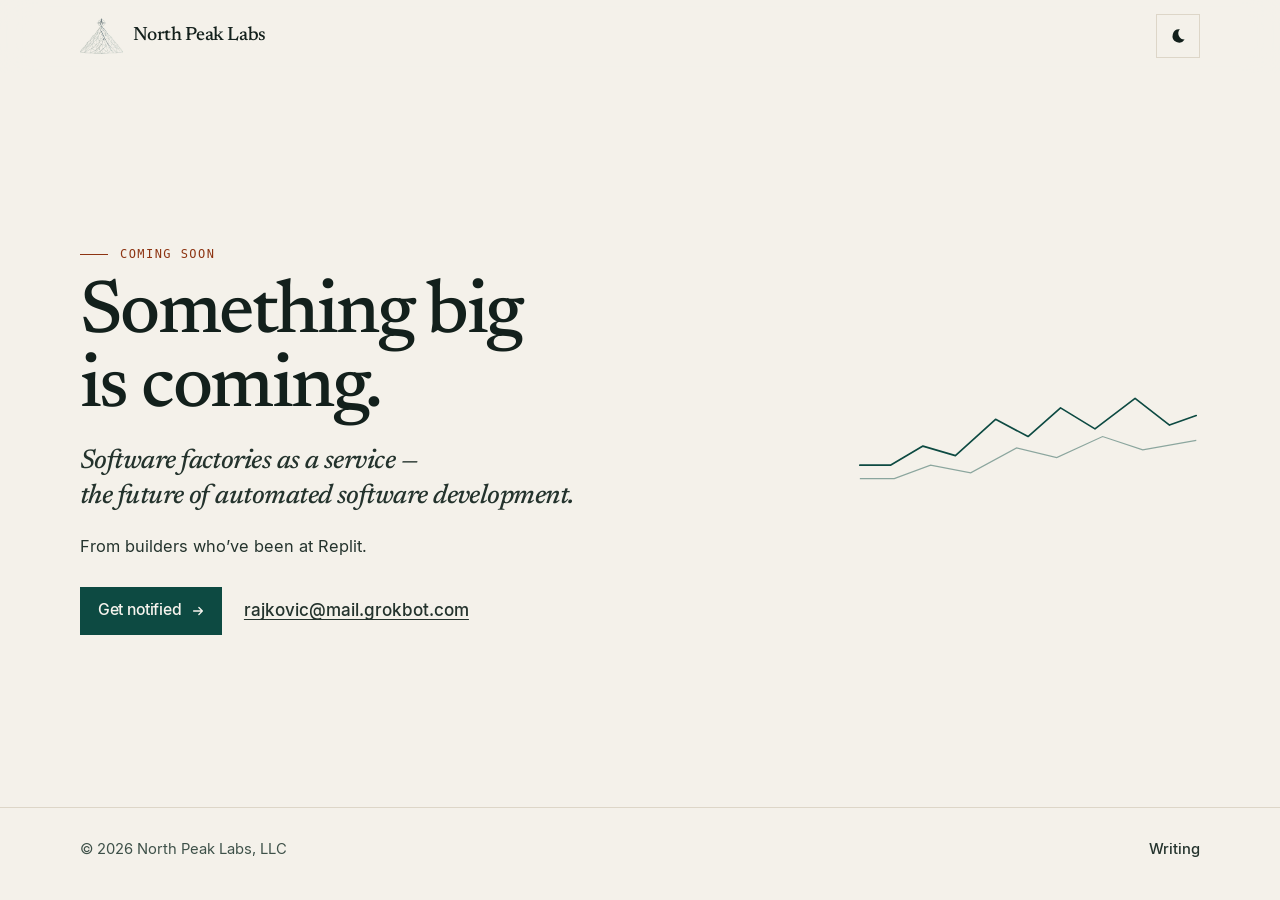
==== commit 5ddef89a: "Replace the consulting homepage with a coming-soon teaser The home page now says something big is co" ====
--- a/index.html
+++ b/index.html
@@ -4,8 +4,8 @@
     <meta charset="utf-8" />
     <meta name="viewport" content="width=device-width, initial-scale=1, viewport-fit=cover" />
     <!--
-      North Peak Labs consulting site. GitHub Pages serves this file as-is (no build).
-      data-booking-url on body may be set to an https calendar link. When it is empty, "Book an advisory call" is a mailto.
+      North Peak Labs teaser. GitHub Pages serves this file as-is (no build).
+      The previous homepage remains in git history.
     -->
     <script>
       (function () {
@@ -17,17 +17,17 @@
         if (window.matchMedia("(prefers-reduced-motion: reduce)").matches) document.documentElement.classList.add("reduced-motion");
       })();
     </script>
-    <title>AI &amp; MLOps Consulting in Arizona | North Peak Labs</title>
-    <meta name="description" content="Hands-on AI platform, MLOps, and LLM infrastructure consulting from Mesa, Arizona. Advisory calls, project work, and fractional retainers." />
+    <title>Something big is coming | North Peak Labs</title>
+    <meta name="description" content="Something big is coming: software factories as a service, and the future of automated software development. From builders who’ve been at Replit." />
     <link rel="canonical" href="https://northpeaklabs.studio/" />
     <meta name="robots" content="index, follow" />
-    <meta name="author" content="Dejan Rajkovic" />
+    <meta name="author" content="North Peak Labs" />
     <meta name="google-site-verification" content="gvaEY32qJc1qwaP7-pYh64ipRtgOFbgGZ_pUyJgfM-o" />
     <meta name="color-scheme" content="light dark" />
     <meta name="theme-color" content="#f4f1ea" media="(prefers-color-scheme: light)" />
     <meta name="theme-color" content="#101614" media="(prefers-color-scheme: dark)" />
-    <meta property="og:title" content="AI &amp; MLOps Consulting in Arizona | North Peak Labs" />
-    <meta property="og:description" content="Hands-on AI platform, MLOps, and LLM infrastructure consulting from Mesa, Arizona. Advisory calls, project work, and fractional retainers." />
+    <meta property="og:title" content="Something big is coming | North Peak Labs" />
+    <meta property="og:description" content="Something big is coming: software factories as a service, and the future of automated software development. From builders who’ve been at Replit." />
     <meta property="og:type" content="website" />
     <meta property="og:locale" content="en_US" />
     <meta property="og:site_name" content="North Peak Labs" />
@@ -35,93 +35,33 @@
     <meta property="og:image" content="https://northpeaklabs.studio/og-image.png" />
     <meta property="og:image:width" content="1200" />
     <meta property="og:image:height" content="630" />
-    <meta property="og:image:alt" content="North Peak Labs — AI platform, MLOps, and LLM consulting in Mesa, Arizona." />
+    <meta property="og:image:alt" content="North Peak Labs. Something big is coming. Software factories as a service." />
     <meta name="twitter:card" content="summary_large_image" />
-    <meta name="twitter:title" content="AI &amp; MLOps Consulting in Arizona | North Peak Labs" />
-    <meta name="twitter:description" content="Hands-on AI platform, MLOps, and LLM infrastructure consulting from Mesa, Arizona. Advisory calls, project work, and fractional retainers." />
+    <meta name="twitter:title" content="Something big is coming | North Peak Labs" />
+    <meta name="twitter:description" content="Something big is coming: software factories as a service, and the future of automated software development. From builders who’ve been at Replit." />
     <meta name="twitter:image" content="https://northpeaklabs.studio/og-image.png" />
-    <meta name="twitter:image:alt" content="North Peak Labs — AI platform, MLOps, and LLM consulting in Mesa, Arizona." />
+    <meta name="twitter:image:alt" content="North Peak Labs. Something big is coming. Software factories as a service." />
     <link rel="icon" href="favicon.ico" sizes="any" />
     <link rel="icon" href="favicon-32.png" type="image/png" sizes="32x32" />
     <link rel="apple-touch-icon" href="apple-touch-icon.png" sizes="180x180" />
-    <link rel="me" href="https://github.com/Dejan992" />
-    <link rel="me" href="https://www.linkedin.com/in/dejan-rajkovic" />
     <link rel="preload" href="fonts/newsreader-500.woff2" as="font" type="font/woff2" crossorigin />
+    <link rel="preload" href="fonts/newsreader-500-italic.woff2" as="font" type="font/woff2" crossorigin />
     <link rel="preload" href="fonts/inter-400.woff2" as="font" type="font/woff2" crossorigin />
+    <link rel="stylesheet" href="styles.css" />
     <script type="application/ld+json">
     {
       "@context": "https://schema.org",
       "@graph": [
         {
-          "@type": ["ProfessionalService", "Organization"],
+          "@type": "Organization",
           "@id": "https://northpeaklabs.studio/#org",
           "name": "North Peak Labs",
           "legalName": "North Peak Labs, LLC",
           "url": "https://northpeaklabs.studio/",
           "email": "rajkovic@mail.grokbot.com",
-          "description": "AI consulting practice for MLOps, AI platform engineering, LLM infrastructure, cloud, and Kubernetes. Advisory calls, project-based work, and fractional retainers. Based in Mesa, Arizona.",
+          "description": "Something big is coming from North Peak Labs: software factories as a service, and the future of automated software development.",
           "logo": "https://northpeaklabs.studio/mark.png",
           "image": "https://northpeaklabs.studio/og-image.png",
-          "areaServed": [
-            { "@type": "Place", "name": "Mesa, Arizona" },
-            { "@type": "Place", "name": "Phoenix area" },
-            { "@type": "Place", "name": "Remote, United States" }
-          ],
-          "founder": { "@id": "https://northpeaklabs.studio/#dejan" },
-          "serviceType": "AI and MLOps consulting",
-          "knowsAbout": [
-            "AI consulting",
-            "MLOps consulting",
-            "AI platform engineering",
-            "LLM infrastructure",
-            "LLM gateways",
-            "Kubernetes",
-            "Amazon EKS",
-            "Terraform",
-            "AWS CDK",
-            "GitOps",
-            "OpenTelemetry",
-            "pgvector"
-          ],
-          "hasOfferCatalog": {
-            "@type": "OfferCatalog",
-            "name": "Consulting services",
-            "itemListElement": [
-              { "@type": "Offer", "itemOffered": { "@type": "Service", "name": "AI/ML platform and MLOps advisory", "provider": { "@id": "https://northpeaklabs.studio/#org" } } },
-              { "@type": "Offer", "itemOffered": { "@type": "Service", "name": "LLM and AI system architecture", "provider": { "@id": "https://northpeaklabs.studio/#org" } } },
-              { "@type": "Offer", "itemOffered": { "@type": "Service", "name": "Cloud infrastructure and Kubernetes", "provider": { "@id": "https://northpeaklabs.studio/#org" } } },
-              { "@type": "Offer", "itemOffered": { "@type": "Service", "name": "AI strategy", "provider": { "@id": "https://northpeaklabs.studio/#org" } } },
-              { "@type": "Offer", "itemOffered": { "@type": "Service", "name": "Expert-network calls", "provider": { "@id": "https://northpeaklabs.studio/#org" } } }
-            ]
-          },
-          "sameAs": [
-            "https://github.com/Dejan992",
-            "https://www.linkedin.com/in/dejan-rajkovic"
-          ]
-        },
-        {
-          "@type": "Person",
-          "@id": "https://northpeaklabs.studio/#dejan",
-          "name": "Dejan Rajkovic",
-          "jobTitle": "Senior MLOps / AI Platform Engineer",
-          "description": "Founder of North Peak Labs, LLC in Mesa, Arizona. Senior MLOps and AI platform engineer. Immigrated from Serbia and worked as a truck driver before moving into software.",
-          "image": "https://northpeaklabs.studio/assets/dejan-rajkovic.jpg",
-          "url": "https://northpeaklabs.studio/#about",
-          "worksFor": { "@id": "https://northpeaklabs.studio/#org" },
-          "homeLocation": { "@type": "Place", "name": "Mesa, Arizona" },
-          "knowsAbout": [
-            "MLOps",
-            "AI platform engineering",
-            "LLM infrastructure",
-            "LLM gateways",
-            "Kubernetes",
-            "Amazon EKS",
-            "Terraform",
-            "AWS CDK",
-            "GitOps",
-            "OpenTelemetry",
-            "pgvector"
-          ],
           "sameAs": [
             "https://github.com/Dejan992",
             "https://www.linkedin.com/in/dejan-rajkovic"
@@ -132,7 +72,7 @@
           "@id": "https://northpeaklabs.studio/#website",
           "url": "https://northpeaklabs.studio/",
           "name": "North Peak Labs",
-          "description": "AI and MLOps consulting in Mesa, Arizona.",
+          "description": "Something big is coming from North Peak Labs: software factories as a service, and the future of automated software development.",
           "publisher": { "@id": "https://northpeaklabs.studio/#org" },
           "inLanguage": "en-US"
         },
@@ -140,422 +80,75 @@
           "@type": "WebPage",
           "@id": "https://northpeaklabs.studio/#webpage",
           "url": "https://northpeaklabs.studio/",
-          "name": "AI & MLOps Consulting in Arizona | North Peak Labs",
-          "description": "Hands-on AI platform, MLOps, and LLM infrastructure consulting from Mesa, Arizona. Advisory calls, project work, and fractional retainers.",
+          "name": "Something big is coming | North Peak Labs",
+          "description": "Something big is coming: software factories as a service, and the future of automated software development. From builders who’ve been at Replit.",
           "isPartOf": { "@id": "https://northpeaklabs.studio/#website" },
           "about": { "@id": "https://northpeaklabs.studio/#org" },
           "mainEntity": { "@id": "https://northpeaklabs.studio/#org" },
           "primaryImageOfPage": "https://northpeaklabs.studio/og-image.png",
-          "dateModified": "2026-10-26",
+          "dateModified": "2026-11-06",
           "inLanguage": "en-US"
-        },
-        {
-          "@type": "FAQPage",
-          "@id": "https://northpeaklabs.studio/#faq",
-          "url": "https://northpeaklabs.studio/#questions",
-          "mainEntity": [
-            {
-              "@type": "Question",
-              "name": "What does North Peak Labs consult on?",
-              "acceptedAnswer": {
-                "@type": "Answer",
-                "text": "North Peak Labs consults on AI and ML platforms, MLOps, LLM and AI system architecture, cloud infrastructure, and Kubernetes. That includes AWS, Terraform, delivery pipelines, and the access and observability around production models. The practice also takes expert-network calls and helps companies decide where AI is worth funding. For the choice between a per-token API and self-hosting open-weight LLMs on Kubernetes, read the decision checklist."
-              }
-            },
-            {
-              "@type": "Question",
-              "name": "Who does the work?",
-              "acceptedAnswer": {
-                "@type": "Answer",
-                "text": "Dejan Rajkovic, a senior MLOps and AI platform engineer. North Peak Labs, LLC is a one-person practice based in Mesa, Arizona."
-              }
-            },
-            {
-              "@type": "Question",
-              "name": "How do engagements work?",
-              "acceptedAnswer": {
-                "@type": "Answer",
-                "text": "Three shapes: an advisory call on a defined question, a scoped project with a written outcome, and a fractional retainer for ongoing senior coverage. Scope is agreed before the work starts."
-              }
-            },
-            {
-              "@type": "Question",
-              "name": "Do you work only with companies in Arizona?",
-              "acceptedAnswer": {
-                "@type": "Answer",
-                "text": "The practice is based in Mesa, in the Phoenix area. Engagements are remote. Clients do not need to be in Arizona."
-              }
-            },
-            {
-              "@type": "Question",
-              "name": "How do we start?",
-              "acceptedAnswer": {
-                "@type": "Answer",
-                "text": "Email rajkovic@mail.grokbot.com with a short description of the system. Say whether you want an advisory call, a project, or a retainer, and you’ll get a reply within one business day."
-              }
-            }
-          ]
         }
       ]
     }
     </script>
-    <link rel="stylesheet" href="styles.css" />
   </head>
-  <body data-contact-email="rajkovic@mail.grokbot.com" data-booking-url="">
+  <body class="page-teaser">
     <a class="skip" href="#main">Skip to content</a>
     <header class="site-header">
       <div class="nav-bar wrap">
-        <a class="wordmark" href="#top">
+        <a class="wordmark" href="/">
           <img src="mark.png" width="43" height="36" alt="" />
           <span class="wordmark-text">North Peak Labs</span>
         </a>
-        <nav class="nav-links" id="nav-links" aria-label="Primary">
-          <a href="#services">Services</a>
-          <a href="#engagements">Engagements</a>
-          <a href="#about">About</a>
-          <a href="#background">Background</a>
-          <a href="#contact">Contact</a>
-        </nav>
         <div class="nav-actions">
           <button class="icon-btn theme-toggle" type="button" aria-label="Switch to dark theme">
             <svg class="icon-moon" viewBox="0 0 24 24" width="18" height="18" aria-hidden="true"><path fill="currentColor" d="M14.5 3.1a8.8 8.8 0 1 0 6.4 13.6A8.2 8.2 0 0 1 14.5 3.1z"/></svg>
             <svg class="icon-sun" viewBox="0 0 24 24" width="18" height="18" aria-hidden="true"><path fill="none" stroke="currentColor" stroke-width="1.7" stroke-linecap="round" d="M12 4.2V2.5M12 21.5v-1.7M4.2 12H2.5M21.5 12h-1.7M6.1 6.1 4.9 4.9M19.1 19.1l-1.2-1.2M17.9 6.1l1.2-1.2M4.9 19.1l1.2-1.2"/><circle cx="12" cy="12" r="3.4" fill="none" stroke="currentColor" stroke-width="1.7"/></svg>
-          </button>
-          <button class="icon-btn menu-toggle" type="button" aria-expanded="false" aria-controls="nav-links" aria-label="Open navigation">
-            <span class="menu-icon" aria-hidden="true"></span>
           </button>
         </div>
       </div>
     </header>
 
     <main id="main" tabindex="-1">
-      <section class="hero wrap" id="top" aria-labelledby="hero-title">
-        <div class="hero-grid">
-          <div>
-            <p class="kicker">AI consulting · Mesa, Arizona</p>
-            <h1 id="hero-title">Senior engineering for AI platforms that need to run in production.</h1>
-            <p class="subline">MLOps, LLM infrastructure, and the cloud underneath.</p>
-            <p class="lede">North Peak Labs is the consulting practice of Dejan Rajkovic, a hands-on senior MLOps and AI platform engineer in Mesa, Arizona. He helps CTOs, engineering leads, and heads of ML at startups and mid-size teams get AI out of the demo and into production: AI platforms, LLM infrastructure, Kubernetes, latency and cost. Start with a one-hour advisory call.</p>
-            <div class="actions">
-              <a class="button button-primary" href="mailto:rajkovic@mail.grokbot.com?subject=Consulting%20inquiry">Start with a project or question <svg class="arrow" viewBox="0 0 16 16" width="14" height="14" aria-hidden="true"><path d="M3 8h10M9 4l4 4-4 4" fill="none" stroke="currentColor" stroke-width="1.5" stroke-linecap="round" stroke-linejoin="round"/></svg></a>
-              <a class="button button-secondary" data-booking href="mailto:rajkovic@mail.grokbot.com?subject=Advisory%20call%20request">Book an advisory call</a>
-            </div>
-            <ul class="hero-notes">
-              <li>Mesa, Arizona</li>
-              <li>Phoenix area</li>
-              <li>Remote</li>
-            </ul>
-          </div>
-          <aside class="practice" aria-label="Practice summary">
-            <p class="kicker">The practice</p>
-            <svg class="ridge" viewBox="0 0 360 120" fill="none" aria-hidden="true">
-              <path class="ridge-soft" d="M4 100 H40 L78 86 L120 94 L168 68 L210 78 L258 56 L300 70 L356 60" stroke="currentColor" stroke-width="1.25" opacity="0.45" />
-              <path class="ridge-path" d="M4 86 H36 L70 66 L104 76 L146 38 L180 56 L214 26 L250 48 L292 16 L328 44 L356 34" stroke="currentColor" stroke-width="1.75" stroke-linejoin="round" stroke-linecap="round" />
-            </svg>
-            <dl>
-              <div class="practice-row">
-                <dt>Based in</dt>
-                <dd>Mesa, Arizona</dd>
-              </div>
-              <div class="practice-row">
-                <dt>Serves</dt>
-                <dd>Phoenix area and remote</dd>
-              </div>
-              <div class="practice-row">
-                <dt>Company</dt>
-                <dd>North Peak Labs, LLC</dd>
-              </div>
-              <div class="practice-row">
-                <dt>Shapes</dt>
-                <dd>Call, project, retainer</dd>
-              </div>
-            </dl>
-          </aside>
-        </div>
-      </section>
-
-      <section class="section" id="services" aria-labelledby="services-title">
-        <div class="wrap">
-          <div class="section-head">
-            <p class="kicker">Services</p>
-            <div>
-              <h2 id="services-title">What a senior platform engineer is for</h2>
-              <p class="section-intro">AI consulting for the platform itself: MLOps consulting, AI platform engineering, and LLM infrastructure, for teams in the Phoenix area and anywhere the work is remote.</p>
-            </div>
-          </div>
-          <article class="service reveal" id="mlops">
-            <span class="num">01</span>
-            <h3>AI/ML platform and MLOps advisory</h3>
-            <p>How models get trained, evaluated, shipped, and watched. GitOps CI/CD, Python and TypeScript SDKs, and observability for the platform, including token and cost tracking, so a notebook is not the production system.</p>
-          </article>
-          <article class="service reveal" id="llm-architecture">
-            <span class="num">02</span>
-            <h3>LLM and AI system architecture</h3>
-            <p>LLM gateways, RAG data layers such as pgvector, and where a model does and does not belong. Access for AI tools with OAuth 2.1 and Okta when that is already how the company signs people in. Read the <a href="/self-hosting-llms-kubernetes/">checklist for self-hosting LLMs on Kubernetes versus paying per token</a>.</p>
-          </article>
-          <article class="service reveal" id="cloud-kubernetes">
-            <span class="num">03</span>
-            <h3>Cloud infrastructure and Kubernetes</h3>
-            <p>AWS, including EKS and multi-account IAM and SCP guardrails, with Terraform and CDK. Kubernetes when it is the right tool, and a simpler path when it is not.</p>
-          </article>
-          <article class="service reveal" id="ai-strategy">
-            <span class="num">04</span>
-            <h3>AI strategy</h3>
-            <p>A plain recommendation for operators. What to fund, what to ignore, and what has to be true in the systems you already run before a model is worth deploying.</p>
-          </article>
-          <article class="service reveal" id="expert-calls">
-            <span class="num">05</span>
-            <h3>Expert-network calls</h3>
-            <p>A focused call for investors, operators, and product teams who want a senior practitioner’s view of an AI platform, an MLOps setup, or LLM infrastructure before they commit.</p>
-          </article>
-        </div>
-      </section>
-
-      <section class="section band" id="engagements" aria-labelledby="engagements-title">
-        <div class="wrap">
-          <div class="section-head">
-            <p class="kicker">Engagements</p>
-            <div>
-              <h2 id="engagements-title">How an engagement works</h2>
-              <p class="section-intro">Pick the length of the commitment. Scope is written down before the work starts. Rates are discussed on the first call, not listed here.</p>
-            </div>
-          </div>
-          <div class="engage-grid">
-            <article class="engage reveal" id="advisory">
-              <span class="num">01</span>
-              <h3>Advisory call</h3>
-              <p>One working session on a defined question. A useful start before a build, a hire, or a vendor decision, and the usual shape of an expert-network call.</p>
-            </article>
-            <article class="engage reveal" id="projects">
-              <span class="num">02</span>
-              <h3>Project</h3>
-              <p>Scoped work with a written outcome. An architecture review, a platform design, a production-readiness pass, or hands-on help through one milestone.</p>
-            </article>
-            <article class="engage reveal" id="retainer">
-              <span class="num">03</span>
-              <h3>Fractional retainer</h3>
-              <p>Ongoing senior coverage when a team needs an AI platform engineer and is not opening a full-time role. Cadence and scope are agreed up front.</p>
-            </article>
+      <div class="teaser wrap">
+        <div class="teaser-copy">
+          <p class="kicker">Coming soon</p>
+          <h1 id="hero-title">Something big<br>is coming.</h1>
+          <p class="subline">Software factories as a service — <br>the future of automated software development.</p>
+          <p class="roots">From builders who’ve been at Replit.</p>
+          <div class="teaser-contact">
+            <a class="button button-primary" href="mailto:rajkovic@mail.grokbot.com?subject=Get%20notified">Get notified <svg class="arrow" viewBox="0 0 16 16" width="14" height="14" aria-hidden="true"><path d="M3 8h10M9 4l4 4-4 4" fill="none" stroke="currentColor" stroke-width="1.5" stroke-linecap="round" stroke-linejoin="round"/></svg></a>
+            <a class="teaser-email" href="mailto:rajkovic@mail.grokbot.com">rajkovic@mail.grokbot.com</a>
           </div>
         </div>
-      </section>
-
-      <section class="section" id="about" aria-labelledby="about-title">
-        <div class="wrap">
-          <div class="section-head">
-            <p class="kicker">About</p>
-            <h2 id="about-title">Dejan Rajkovic</h2>
-          </div>
-          <div class="about-grid">
-            <figure class="about-photo">
-              <picture>
-                <source srcset="assets/dejan-rajkovic.webp" type="image/webp" />
-                <img src="assets/dejan-rajkovic.jpg" width="400" height="400" alt="Headshot of Dejan Rajkovic, founder of North Peak Labs" loading="lazy" decoding="async" />
-              </picture>
-            </figure>
-            <div class="about-copy">
-              <p class="role">Senior MLOps / AI Platform Engineer · Founder, North Peak Labs, LLC · Mesa, Arizona</p>
-              <p>Dejan Rajkovic is a senior MLOps and AI platform engineer, and the founder of North Peak Labs, LLC in Mesa, Arizona.</p>
-              <p>He immigrated from Serbia and worked as a truck driver before moving into software. He still works the same way: learn the real system, then make it operable.</p>
-              <p>He consults on AI and ML platforms, LLM architecture, cloud infrastructure, and Kubernetes. He also takes expert-network calls when a team wants a practitioner’s view before they commit.</p>
-              <ul class="about-links">
-                <li><a href="https://www.linkedin.com/in/dejan-rajkovic">LinkedIn</a></li>
-                <li><a href="https://github.com/Dejan992">GitHub</a></li>
-                <li><a href="https://dejan992.github.io/about-me/">Personal site</a></li>
-              </ul>
-            </div>
-          </div>
-        </div>
-      </section>
-
-      <section class="section band" id="background" aria-labelledby="background-title">
-        <div class="wrap">
-          <div class="section-head">
-            <p class="kicker">Background</p>
-            <div>
-              <h2 id="background-title">What he’s built</h2>
-              <p class="section-intro">Systems Dejan built in his in-house engineering roles. These are not client engagements.</p>
-              <p class="credentials">8+ years in platform, DevOps, and MLOps. AWS Certified Security – Specialty. Microsoft AI Practitioner. Snyk DevSecOps Leadership Award (2022).</p>
-            </div>
-          </div>
-          <article class="service reveal">
-            <span class="num">01</span>
-            <h3>Enterprise AI gateway</h3>
-            <p>Architected a governed, multi-tenant platform serving 500+ engineers and business users, with secure routing across model providers, self-service registration, hot config reloads, and audit and SIEM controls.</p>
-          </article>
-          <article class="service reveal">
-            <span class="num">02</span>
-            <h3>AWS account vending</h3>
-            <p>Built self-service AWS account vending for 50–100 sandboxed environments with IAM and SCP guardrails and budget controls, cutting provisioning from a 2.5-day ticket workflow to about 5 minutes.</p>
-          </article>
-          <article class="service reveal">
-            <span class="num">03</span>
-            <h3>Observability</h3>
-            <p>Observability and SLOs as code, with Datadog, OpenTelemetry, MLflow, and Terraform, including token and cost tracking for LLM workloads.</p>
-          </article>
-          <article class="service reveal">
-            <span class="num">04</span>
-            <h3>Progressive delivery</h3>
-            <p>Progressive delivery for risky AI changes: shadow mode, dual-run sampling, quality gates, kill switches, and fail-open design.</p>
-          </article>
-          <article class="service reveal">
-            <span class="num">05</span>
-            <h3>Cloud cost</h3>
-            <p>Reduced cloud infrastructure costs about 70% through Spot strategies and right-sizing, in an earlier role.</p>
-          </article>
-          <p class="background-note">From an in-house engineering role: co-inventor on a pending patent in AI memory. Not North Peak Labs work.</p>
-        </div>
-      </section>
-
-      <section class="section" id="questions" aria-labelledby="faq-title">
-        <div class="wrap">
-          <div class="section-head">
-            <p class="kicker">Questions</p>
-            <h2 id="faq-title">Before the first conversation</h2>
-          </div>
-          <div class="faq-list">
-            <article class="faq-item">
-              <h3>What does North Peak Labs consult on?</h3>
-              <p>North Peak Labs consults on AI and ML platforms, MLOps, LLM and AI system architecture, cloud infrastructure, and Kubernetes. That includes AWS, Terraform, delivery pipelines, and the access and observability around production models. The practice also takes expert-network calls and helps companies decide where AI is worth funding. For the choice between a per-token API and self-hosting open-weight LLMs on Kubernetes, read the <a href="/self-hosting-llms-kubernetes/">decision checklist</a>.</p>
-            </article>
-            <article class="faq-item">
-              <h3>Who does the work?</h3>
-              <p>Dejan Rajkovic, a senior MLOps and AI platform engineer. North Peak Labs, LLC is a one-person practice based in Mesa, Arizona.</p>
-            </article>
-            <article class="faq-item">
-              <h3>How do engagements work?</h3>
-              <p>Three shapes: an advisory call on a defined question, a scoped project with a written outcome, and a fractional retainer for ongoing senior coverage. Scope is agreed before the work starts.</p>
-            </article>
-            <article class="faq-item">
-              <h3>Do you work only with companies in Arizona?</h3>
-              <p>The practice is based in Mesa, in the Phoenix area. Engagements are remote. Clients do not need to be in Arizona.</p>
-            </article>
-            <article class="faq-item">
-              <h3>How do we start?</h3>
-              <p>Email rajkovic@mail.grokbot.com with a short description of the system. Say whether you want an advisory call, a project, or a retainer, and you’ll get a reply within one business day.</p>
-            </article>
-          </div>
-        </div>
-      </section>
-
-      <section class="contact inverse" id="contact" aria-labelledby="contact-title">
-        <div class="wrap contact-grid">
-          <div>
-            <p class="kicker">Contact</p>
-            <h2 id="contact-title">Start with the system you have.</h2>
-            <p class="lede">An advisory call, a project, or a retainer. Send a note with the problem and the shape of help you want.</p>
-            <p class="fine">Email <a class="email-link" data-email href="mailto:rajkovic@mail.grokbot.com?subject=Consulting%20inquiry">rajkovic@mail.grokbot.com</a></p>
-            <p class="fine">The form opens your email app. This site does not store the message.</p>
-            <noscript>
-              <p class="fine">JavaScript is off, so the form cannot open your mail app. Email <a href="mailto:rajkovic@mail.grokbot.com?subject=Consulting%20inquiry">rajkovic@mail.grokbot.com</a> directly.</p>
-            </noscript>
-          </div>
-          <form id="contact-form" novalidate>
-            <div class="field-row">
-              <div class="field">
-                <label for="name">Name <span class="req" aria-hidden="true">*</span></label>
-                <input id="name" name="name" type="text" autocomplete="name" required maxlength="120" />
-              </div>
-              <div class="field">
-                <label for="email">Email <span class="req" aria-hidden="true">*</span></label>
-                <input id="email" name="email" type="email" autocomplete="email" required maxlength="200" />
-              </div>
-            </div>
-            <div class="field">
-              <label for="company">Company (optional)</label>
-              <input id="company" name="company" type="text" autocomplete="organization" maxlength="160" />
-            </div>
-            <div class="field">
-              <label for="engagement">What shape of help <span class="req" aria-hidden="true">*</span></label>
-              <select id="engagement" name="engagement" required>
-                <option value="">Choose one</option>
-                <option>Advisory call</option>
-                <option>Project</option>
-                <option>Fractional retainer</option>
-                <option>Expert-network call</option>
-                <option>Not sure yet</option>
-              </select>
-            </div>
-            <div class="field">
-              <label for="message">What are you trying to run? <span class="req" aria-hidden="true">*</span></label>
-              <textarea id="message" name="message" required maxlength="4000"></textarea>
-            </div>
-            <button class="button button-primary" type="submit">Email this note <svg class="arrow" viewBox="0 0 16 16" width="14" height="14" aria-hidden="true"><path d="M3 8h10M9 4l4 4-4 4" fill="none" stroke="currentColor" stroke-width="1.5" stroke-linecap="round" stroke-linejoin="round"/></svg></button>
-            <p class="form-status" id="form-status" role="status" aria-live="polite"></p>
-          </form>
-        </div>
-      </section>
+        <svg class="ridge teaser-ridge" viewBox="0 0 360 120" fill="none" aria-hidden="true">
+          <path class="ridge-soft" d="M4 100 H40 L78 86 L120 94 L168 68 L210 78 L258 56 L300 70 L356 60" stroke="currentColor" stroke-width="1.25" opacity="0.45" />
+          <path class="ridge-path" d="M4 86 H36 L70 66 L104 76 L146 38 L180 56 L214 26 L250 48 L292 16 L328 44 L356 34" stroke="currentColor" stroke-width="1.75" stroke-linejoin="round" stroke-linecap="round" />
+        </svg>
+      </div>
     </main>
 
     <footer>
       <div class="wrap footer-inner">
-        <p class="footer-copy">© 2026 North Peak Labs, LLC · Mesa, Arizona</p>
+        <p class="footer-copy">© 2026 North Peak Labs, LLC</p>
         <nav class="footer-nav" aria-label="Footer">
-          <a href="#services">Services</a>
-          <a href="#engagements">Engagements</a>
-          <a href="#about">About</a>
-          <a href="#background">Background</a>
-          <a href="#questions">Questions</a>
-          <a href="#contact">Contact</a>
-          <a href="#top">Back to top</a>
+          <a href="/self-hosting-llms-kubernetes/">Writing</a>
         </nav>
-        <div class="footer-meta">
-          <a href="https://www.linkedin.com/in/dejan-rajkovic">LinkedIn</a>
-          <a href="https://github.com/Dejan992">GitHub</a>
-        </div>
       </div>
     </footer>
 
     <script>
       (function () {
         var header = document.querySelector(".site-header");
-        var button = document.querySelector(".menu-toggle");
-        var nav = document.getElementById("nav-links");
         var themeButton = document.querySelector(".theme-toggle");
         var root = document.documentElement;
-        var email = document.body.getAttribute("data-contact-email") || "";
-        var booking = (document.body.getAttribute("data-booking-url") || "").trim();
 
         function onScroll() {
           if (header) header.classList.toggle("is-scrolled", window.scrollY > 4);
         }
         onScroll();
         window.addEventListener("scroll", onScroll, { passive: true });
-
-        function setOpen(open) {
-          if (!button || !nav) return;
-          nav.classList.toggle("is-open", open);
-          button.setAttribute("aria-expanded", open ? "true" : "false");
-          button.setAttribute("aria-label", open ? "Close navigation" : "Open navigation");
-          document.body.classList.toggle("nav-locked", open);
-        }
-        if (button && nav) {
-          button.addEventListener("click", function () {
-            var open = button.getAttribute("aria-expanded") !== "true";
-            setOpen(open);
-            if (open) {
-              var first = nav.querySelector("a");
-              if (first) first.focus();
-            }
-          });
-          nav.addEventListener("click", function (event) {
-            if (event.target.closest("a")) setOpen(false);
-          });
-          document.addEventListener("keydown", function (event) {
-            if (event.key === "Escape" && button.getAttribute("aria-expanded") === "true") {
-              setOpen(false);
-              button.focus();
-            }
-          });
-          document.addEventListener("click", function (event) {
-            if (button.getAttribute("aria-expanded") !== "true") return;
-            if (event.target.closest("#nav-links") || event.target.closest(".menu-toggle")) return;
-            setOpen(false);
-          });
-          window.addEventListener("resize", function () {
-            if (window.matchMedia("(min-width: 880px)").matches) setOpen(false);
-          });
-        }
 
         function appliedTheme() {
           var explicit = root.getAttribute("data-theme");
@@ -588,104 +181,6 @@
         window.matchMedia("(prefers-color-scheme: dark)").addEventListener("change", function () {
           if (!root.getAttribute("data-theme")) syncThemeControls();
         });
-
-        var reduce = root.classList.contains("reduced-motion");
-        var nodes = document.querySelectorAll(".reveal");
-        if (!reduce && nodes.length && "IntersectionObserver" in window) {
-          var io = new IntersectionObserver(function (entries) {
-            entries.forEach(function (entry) {
-              if (!entry.isIntersecting) return;
-              entry.target.classList.add("is-in");
-              io.unobserve(entry.target);
-            });
-          }, { threshold: 0.16, rootMargin: "0px 0px -8% 0px" });
-          nodes.forEach(function (node) { io.observe(node); });
-        } else {
-          nodes.forEach(function (node) { node.classList.add("is-in"); });
-        }
-
-        var sections = ["services", "engagements", "about", "background", "contact"];
-        var navLinks = nav ? Array.prototype.slice.call(nav.querySelectorAll("a")) : [];
-        if (navLinks.length && "IntersectionObserver" in window) {
-          var spy = new IntersectionObserver(function (entries) {
-            entries.forEach(function (entry) {
-              if (!entry.isIntersecting) return;
-              var id = entry.target.id;
-              navLinks.forEach(function (link) {
-                if (link.getAttribute("href") === "#" + id) link.setAttribute("aria-current", "true");
-                else link.removeAttribute("aria-current");
-              });
-            });
-          }, { rootMargin: "-45% 0px -50% 0px", threshold: 0 });
-          sections.forEach(function (id) {
-            var el = document.getElementById(id);
-            if (el) spy.observe(el);
-          });
-        }
-
-        document.querySelectorAll("a[href^='http']").forEach(function (link) {
-          link.setAttribute("target", "_blank");
-          link.setAttribute("rel", "noopener noreferrer");
-          if (!link.querySelector(".sr-only")) {
-            var hint = document.createElement("span");
-            hint.className = "sr-only";
-            hint.textContent = " (opens in a new tab)";
-            link.appendChild(hint);
-          }
-        });
-
-        document.querySelectorAll("[data-booking]").forEach(function (link) {
-          if (/^https?:\/\//i.test(booking)) {
-            link.href = booking;
-            link.target = "_blank";
-            link.rel = "noopener noreferrer";
-            if (!link.querySelector(".sr-only")) {
-              var note = document.createElement("span");
-              note.className = "sr-only";
-              note.textContent = " (opens in a new tab)";
-              link.appendChild(note);
-            }
-          } else {
-            link.href = "mailto:" + email + "?subject=" + encodeURIComponent("Advisory call request");
-            link.removeAttribute("target");
-            link.removeAttribute("rel");
-          }
-        });
-        var mailto = "mailto:" + email + "?subject=" + encodeURIComponent("Consulting inquiry");
-        document.querySelectorAll("a[href^='mailto:']").forEach(function (el) {
-          if (el.hasAttribute("data-booking")) return;
-          el.setAttribute("href", mailto);
-        });
-        document.querySelectorAll("[data-email]").forEach(function (el) {
-          el.textContent = email;
-        });
-
-        var form = document.getElementById("contact-form");
-        var status = document.getElementById("form-status");
-        if (form) {
-          form.addEventListener("submit", function (event) {
-            event.preventDefault();
-            if (!form.checkValidity()) {
-              form.reportValidity();
-              return;
-            }
-            var data = new FormData(form);
-            var subject = "Consulting inquiry from " + String(data.get("name") || "").trim();
-            var body = [
-              "Name: " + String(data.get("name") || "").trim(),
-              "Email: " + String(data.get("email") || "").trim(),
-              "Company: " + (String(data.get("company") || "").trim() || "—"),
-              "Engagement: " + String(data.get("engagement") || "").trim(),
-              "",
-              String(data.get("message") || "").trim()
-            ].join("\n");
-            var href = "mailto:" + email + "?subject=" + encodeURIComponent(subject) + "&body=" + encodeURIComponent(body);
-            if (status) {
-              status.textContent = "Your email app should open with this note. If it does not, send it to " + email + ".";
-            }
-            window.location.href = href;
-          });
-        }
       })();
     </script>
   </body>
--- a/styles.css
+++ b/styles.css
@@ -680,3 +680,75 @@
       }
       .cta-band { margin-top: 2.6rem; padding-top: 1.4rem; border-top: 1px solid var(--line); }
       .cta-band .button { margin-top: 0.4rem; }
+
+      body.page-teaser {
+        min-height: 100vh;
+        min-height: 100dvh;
+        display: flex;
+        flex-direction: column;
+        padding-left: env(safe-area-inset-left);
+        padding-right: env(safe-area-inset-right);
+      }
+      body.page-teaser .site-header { padding-top: env(safe-area-inset-top); }
+      body.page-teaser footer { padding-bottom: env(safe-area-inset-bottom); }
+      body.page-teaser main {
+        flex: 1;
+        display: flex;
+        align-items: center;
+      }
+      .teaser {
+        display: grid;
+        gap: clamp(1.75rem, 4vh, 2.75rem);
+        align-items: end;
+        padding-block: clamp(1.75rem, 5vh, 3.25rem);
+      }
+      body.page-teaser h1 {
+        max-width: 12em;
+        margin: 0.85rem 0 0;
+        text-wrap: wrap;
+      }
+      body.page-teaser .subline {
+        max-width: 22em;
+        margin-top: 1.15rem;
+      }
+      @media (max-width: 879px) {
+        body.page-teaser .subline br { display: none; }
+      }
+      .roots {
+        max-width: 28em;
+        margin: 1.15rem 0 0;
+        color: var(--ink-soft);
+        font-size: 1.02rem;
+      }
+      .teaser-contact {
+        display: flex;
+        flex-wrap: wrap;
+        align-items: center;
+        gap: 0.75rem 1.35rem;
+        margin-top: 1.75rem;
+      }
+      .teaser-email {
+        display: inline-flex;
+        align-items: center;
+        min-height: 44px;
+        color: var(--ink-soft);
+        font-weight: 500;
+        text-underline-offset: 0.2em;
+        overflow-wrap: anywhere;
+      }
+      .teaser-ridge {
+        width: min(100%, 22rem);
+        margin: 0;
+      }
+      @media (min-width: 880px) {
+        .teaser {
+          grid-template-columns: minmax(0, 1.2fr) minmax(220px, 0.58fr);
+          align-items: center;
+          gap: clamp(2rem, 5vw, 4.5rem);
+        }
+        .teaser-ridge { width: 100%; }
+      }
+      @media (max-width: 420px) {
+        .wordmark { font-size: 1.05rem; gap: 0.45rem; }
+        .wordmark img { width: 36px; height: 30px; }
+      }
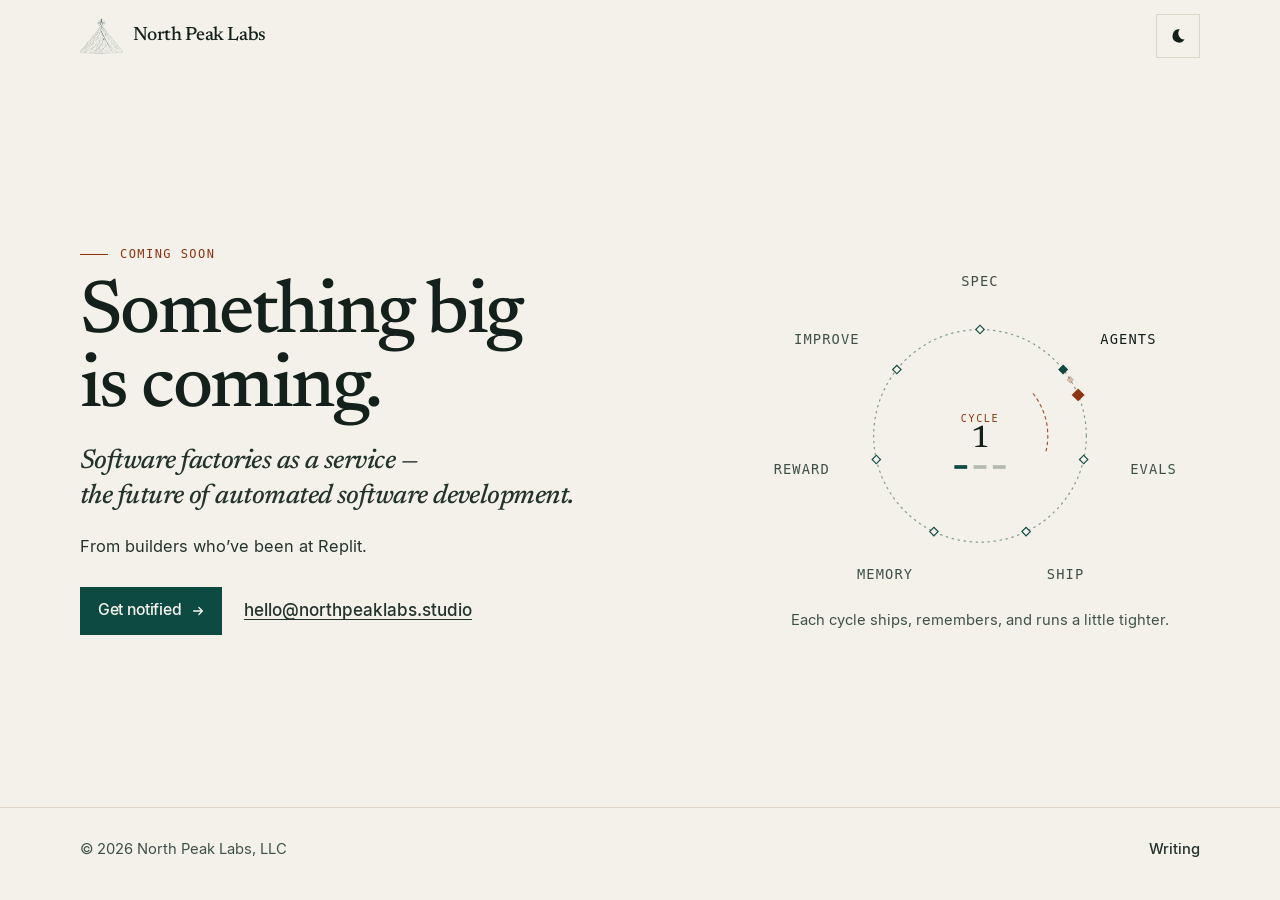
==== commit 4b9e4b74: "Add a living factory loop and the hello@ address The homepage diagram shows a spec moving through ag" ====
--- a/index.html
+++ b/index.html
@@ -17,7 +17,7 @@
         if (window.matchMedia("(prefers-reduced-motion: reduce)").matches) document.documentElement.classList.add("reduced-motion");
       })();
     </script>
-    <title>Something big is coming | North Peak Labs</title>
+    <title>Software factories as a service (coming soon) | North Peak Labs</title>
     <meta name="description" content="Something big is coming: software factories as a service, and the future of automated software development. From builders who’ve been at Replit." />
     <link rel="canonical" href="https://northpeaklabs.studio/" />
     <meta name="robots" content="index, follow" />
@@ -26,7 +26,7 @@
     <meta name="color-scheme" content="light dark" />
     <meta name="theme-color" content="#f4f1ea" media="(prefers-color-scheme: light)" />
     <meta name="theme-color" content="#101614" media="(prefers-color-scheme: dark)" />
-    <meta property="og:title" content="Something big is coming | North Peak Labs" />
+    <meta property="og:title" content="Software factories as a service (coming soon) | North Peak Labs" />
     <meta property="og:description" content="Something big is coming: software factories as a service, and the future of automated software development. From builders who’ve been at Replit." />
     <meta property="og:type" content="website" />
     <meta property="og:locale" content="en_US" />
@@ -37,7 +37,7 @@
     <meta property="og:image:height" content="630" />
     <meta property="og:image:alt" content="North Peak Labs. Something big is coming. Software factories as a service." />
     <meta name="twitter:card" content="summary_large_image" />
-    <meta name="twitter:title" content="Something big is coming | North Peak Labs" />
+    <meta name="twitter:title" content="Software factories as a service (coming soon) | North Peak Labs" />
     <meta name="twitter:description" content="Something big is coming: software factories as a service, and the future of automated software development. From builders who’ve been at Replit." />
     <meta name="twitter:image" content="https://northpeaklabs.studio/og-image.png" />
     <meta name="twitter:image:alt" content="North Peak Labs. Something big is coming. Software factories as a service." />
@@ -58,10 +58,20 @@
           "name": "North Peak Labs",
           "legalName": "North Peak Labs, LLC",
           "url": "https://northpeaklabs.studio/",
-          "email": "rajkovic@mail.grokbot.com",
+          "email": "hello@northpeaklabs.studio",
           "description": "Something big is coming from North Peak Labs: software factories as a service, and the future of automated software development.",
           "logo": "https://northpeaklabs.studio/mark.png",
           "image": "https://northpeaklabs.studio/og-image.png",
+          "founder": { "@id": "https://northpeaklabs.studio/#dejan" },
+          "sameAs": [
+            "https://github.com/Dejan992",
+            "https://www.linkedin.com/in/dejan-rajkovic"
+          ]
+        },
+        {
+          "@type": "Person",
+          "@id": "https://northpeaklabs.studio/#dejan",
+          "name": "Dejan Rajkovic",
           "sameAs": [
             "https://github.com/Dejan992",
             "https://www.linkedin.com/in/dejan-rajkovic"
@@ -80,7 +90,7 @@
           "@type": "WebPage",
           "@id": "https://northpeaklabs.studio/#webpage",
           "url": "https://northpeaklabs.studio/",
-          "name": "Something big is coming | North Peak Labs",
+          "name": "Software factories as a service (coming soon) | North Peak Labs",
           "description": "Something big is coming: software factories as a service, and the future of automated software development. From builders who’ve been at Replit.",
           "isPartOf": { "@id": "https://northpeaklabs.studio/#website" },
           "about": { "@id": "https://northpeaklabs.studio/#org" },
@@ -118,14 +128,43 @@
           <p class="subline">Software factories as a service — <br>the future of automated software development.</p>
           <p class="roots">From builders who’ve been at Replit.</p>
           <div class="teaser-contact">
-            <a class="button button-primary" href="mailto:rajkovic@mail.grokbot.com?subject=Get%20notified">Get notified <svg class="arrow" viewBox="0 0 16 16" width="14" height="14" aria-hidden="true"><path d="M3 8h10M9 4l4 4-4 4" fill="none" stroke="currentColor" stroke-width="1.5" stroke-linecap="round" stroke-linejoin="round"/></svg></a>
-            <a class="teaser-email" href="mailto:rajkovic@mail.grokbot.com">rajkovic@mail.grokbot.com</a>
+            <a class="button button-primary" href="mailto:hello@northpeaklabs.studio?subject=Get%20notified">Get notified <svg class="arrow" viewBox="0 0 16 16" width="14" height="14" aria-hidden="true"><path d="M3 8h10M9 4l4 4-4 4" fill="none" stroke="currentColor" stroke-width="1.5" stroke-linecap="round" stroke-linejoin="round"/></svg></a>
+            <a class="teaser-email" href="mailto:hello@northpeaklabs.studio">hello@northpeaklabs.studio</a>
           </div>
         </div>
-        <svg class="ridge teaser-ridge" viewBox="0 0 360 120" fill="none" aria-hidden="true">
-          <path class="ridge-soft" d="M4 100 H40 L78 86 L120 94 L168 68 L210 78 L258 56 L300 70 L356 60" stroke="currentColor" stroke-width="1.25" opacity="0.45" />
-          <path class="ridge-path" d="M4 86 H36 L70 66 L104 76 L146 38 L180 56 L214 26 L250 48 L292 16 L328 44 L356 34" stroke="currentColor" stroke-width="1.75" stroke-linejoin="round" stroke-linecap="round" />
-        </svg>
+        <div class="factory" role="img" aria-label="A looping software factory. A spec passes through agents and evals. Failed checks return to the agents. Passing work ships, then memory and a reward make the next cycle a little tighter. The cycle count is the diagram’s own loop, not a measured result.">
+          <svg class="factory-svg" viewBox="0 8 480 392" width="480" height="392" aria-hidden="true" focusable="false">
+            <circle class="factory-track" cx="240" cy="214" r="116" />
+            <path class="factory-retry" d="M312.1 230.5 A74 74 0 0 0 297.9 167.9" />
+            <g class="factory-node" data-i="0" transform="translate(240 98)"><rect x="-3.25" y="-3.25" width="6.5" height="6.5" transform="rotate(45)" /></g>
+            <g class="factory-node" data-i="1" transform="translate(330.7 141.7)"><rect x="-3.25" y="-3.25" width="6.5" height="6.5" transform="rotate(45)" /></g>
+            <g class="factory-node" data-i="2" transform="translate(353.1 239.8)"><rect x="-3.25" y="-3.25" width="6.5" height="6.5" transform="rotate(45)" /></g>
+            <g class="factory-node" data-i="3" transform="translate(290.3 318.5)"><rect x="-3.25" y="-3.25" width="6.5" height="6.5" transform="rotate(45)" /></g>
+            <g class="factory-node" data-i="4" transform="translate(189.7 318.5)"><rect x="-3.25" y="-3.25" width="6.5" height="6.5" transform="rotate(45)" /></g>
+            <g class="factory-node" data-i="5" transform="translate(126.9 239.8)"><rect x="-3.25" y="-3.25" width="6.5" height="6.5" transform="rotate(45)" /></g>
+            <g class="factory-node" data-i="6" transform="translate(149.3 141.7)"><rect x="-3.25" y="-3.25" width="6.5" height="6.5" transform="rotate(45)" /></g>
+            <text class="factory-label" data-i="0" x="240" y="46" text-anchor="middle" dominant-baseline="middle">Spec</text>
+            <text class="factory-label" data-i="1" x="371.3" y="109.3" text-anchor="start" dominant-baseline="middle">Agents</text>
+            <text class="factory-label" data-i="2" x="403.8" y="251.4" text-anchor="start" dominant-baseline="middle">Evals</text>
+            <text class="factory-label" data-i="3" x="312.9" y="365.4" text-anchor="start" dominant-baseline="middle">Ship</text>
+            <text class="factory-label" data-i="4" x="167.1" y="365.4" text-anchor="end" dominant-baseline="middle">Memory</text>
+            <text class="factory-label" data-i="5" x="76.2" y="251.4" text-anchor="end" dominant-baseline="middle">Reward</text>
+            <text class="factory-label" data-i="6" x="108.7" y="109.3" text-anchor="end" dominant-baseline="middle">Improve</text>
+            <text class="factory-cycle-k" x="240" y="196" text-anchor="middle" dominant-baseline="middle">cycle</text>
+            <text class="factory-num" x="240" y="226" text-anchor="middle">1</text>
+            <g class="factory-ticks" transform="translate(240 248)">
+              <rect class="factory-tick is-on" x="-28" y="-2" width="14" height="4" />
+              <rect class="factory-tick" x="-7" y="-2" width="14" height="4" />
+              <rect class="factory-tick" x="14" y="-2" width="14" height="4" />
+            </g>
+            <g class="factory-ghost" opacity="0"><rect x="-3" y="-3" width="6" height="6" transform="rotate(45)" /></g>
+            <g class="factory-ghost" opacity="0"><rect x="-2.2" y="-2.2" width="4.4" height="4.4" transform="rotate(45)" /></g>
+            <g class="factory-packet" transform="translate(240 98)">
+              <rect x="-5" y="-5" width="10" height="10" transform="rotate(45)" />
+            </g>
+          </svg>
+          <p class="factory-caption" aria-hidden="true">Each cycle ships, remembers, and runs a little tighter.</p>
+        </div>
       </div>
     </main>
 
@@ -183,5 +222,163 @@
         });
       })();
     </script>
+    <script>
+      (function () {
+        var root = document.querySelector(".factory");
+        if (!root) return;
+        var svg = root.querySelector(".factory-svg");
+        var packet = svg.querySelector(".factory-packet");
+        var ghosts = svg.querySelectorAll(".factory-ghost");
+        var trail = [];
+        var num = svg.querySelector(".factory-num");
+        var nodes = svg.querySelectorAll(".factory-node");
+        var labels = svg.querySelectorAll(".factory-label");
+        var ticks = svg.querySelectorAll(".factory-tick");
+        var reduceQ = window.matchMedia("(prefers-reduced-motion: reduce)");
+
+        var cx = 240;
+        var cy = 214;
+        var radius = 116;
+        var inner = 74;
+        var count = 7;
+        var origin = -90;
+        var sweep = 360 / count;
+        var cycle = 1;
+        var hop = 0;
+        var mode = "main";
+        var retried = false;
+        var hopStart = 0;
+        var running = false;
+        var raf = 0;
+        var onScreen = false;
+        var hot = -1;
+
+        function angle(i) { return origin + i * sweep; }
+        function point(deg, r) {
+          var a = deg * Math.PI / 180;
+          return [cx + Math.cos(a) * r, cy + Math.sin(a) * r];
+        }
+        function ease(t) {
+          return t < 0.5 ? 2 * t * t : 1 - Math.pow(-2 * t + 2, 2) / 2;
+        }
+        function hopMs() {
+          return cycle === 1 ? 720 : cycle === 2 ? 520 : 380;
+        }
+        function place(x, y) {
+          packet.setAttribute("transform", "translate(" + x.toFixed(2) + " " + y.toFixed(2) + ")");
+        }
+        function mark(i) {
+          if (i === hot) return;
+          if (hot >= 0) {
+            nodes[hot].classList.remove("is-hot");
+            labels[hot].classList.remove("is-hot");
+          }
+          if (i >= 0) {
+            nodes[i].classList.add("is-hot");
+            labels[i].classList.add("is-hot");
+          }
+          hot = i;
+        }
+        function paintCycle() {
+          svg.setAttribute("data-cycle", String(cycle));
+          num.textContent = String(cycle);
+          for (var i = 0; i < ticks.length; i++) ticks[i].classList.toggle("is-on", i < cycle);
+        }
+        function advance() {
+          if (mode === "fail") {
+            mode = "main";
+            hop = 1;
+            retried = true;
+            svg.classList.remove("is-retrying");
+            packet.classList.remove("is-fail");
+            return;
+          }
+          if (hop === 1 && cycle === 1 && !retried) {
+            mode = "fail";
+            svg.classList.add("is-retrying");
+            packet.classList.add("is-fail");
+            return;
+          }
+          if (hop >= count - 1) {
+            hop = 0;
+            cycle = cycle === 3 ? 1 : cycle + 1;
+            retried = false;
+            paintCycle();
+            return;
+          }
+          hop += 1;
+        }
+        function frame(now) {
+          if (!running) return;
+          if (!hopStart) hopStart = now;
+          var t = Math.min(1, (now - hopStart) / hopMs());
+          var e = ease(t);
+          var from;
+          var to;
+          var r;
+          if (mode === "fail") {
+            from = angle(2);
+            to = angle(1);
+            r = inner;
+          } else {
+            from = angle(hop);
+            to = angle(hop + 1);
+            r = radius;
+          }
+          var p = point(from + (to - from) * e, r);
+          place(p[0], p[1]);
+          trail.push(p);
+          if (trail.length > 16) trail.shift();
+          var older = trail[Math.max(0, trail.length - 7)];
+          var oldest = trail[Math.max(0, trail.length - 14)];
+          ghosts[0].setAttribute("transform", "translate(" + older[0].toFixed(2) + " " + older[1].toFixed(2) + ")");
+          ghosts[1].setAttribute("transform", "translate(" + oldest[0].toFixed(2) + " " + oldest[1].toFixed(2) + ")");
+          ghosts[0].setAttribute("opacity", trail.length > 7 ? "1" : "0");
+          ghosts[1].setAttribute("opacity", trail.length > 14 ? "1" : "0");
+          var station = mode === "fail" ? (t < 0.55 ? 2 : 1) : (t < 0.55 ? hop % count : (hop + 1) % count);
+          mark(station);
+          if (t >= 1) {
+            hopStart = now;
+            advance();
+          }
+          raf = requestAnimationFrame(frame);
+        }
+        function start() {
+          if (running || reduceQ.matches || document.hidden || !onScreen) return;
+          running = true;
+          svg.classList.add("is-on");
+          hopStart = 0;
+          raf = requestAnimationFrame(frame);
+        }
+        function stop() {
+          running = false;
+          if (raf) cancelAnimationFrame(raf);
+          raf = 0;
+        }
+        paintCycle();
+        mark(0);
+        document.addEventListener("visibilitychange", function () {
+          if (document.hidden) stop();
+          else start();
+        });
+        reduceQ.addEventListener("change", function () {
+          if (reduceQ.matches) {
+            stop();
+            svg.classList.remove("is-on");
+          } else start();
+        });
+        if ("IntersectionObserver" in window) {
+          var io = new IntersectionObserver(function (entries) {
+            onScreen = entries[0].isIntersecting;
+            if (onScreen) start();
+            else stop();
+          }, { threshold: 0.12 });
+          io.observe(root);
+        } else {
+          onScreen = true;
+          start();
+        }
+      })();
+    </script>
   </body>
 </html>
--- a/styles.css
+++ b/styles.css
@@ -736,17 +736,70 @@
         text-underline-offset: 0.2em;
         overflow-wrap: anywhere;
       }
-      .teaser-ridge {
-        width: min(100%, 22rem);
-        margin: 0;
+      .factory { width: min(100%, 34rem); margin-inline: auto; }
+      .factory-svg { display: block; width: 100%; height: auto; }
+      .factory-track,
+      .factory-retry { fill: none; stroke-linecap: round; }
+      .factory-track { stroke: var(--pine); stroke-width: 1.35; opacity: 0.9; }
+      .factory-retry { stroke: var(--ember); stroke-width: 1.25; stroke-dasharray: 3 4; opacity: 0.85; }
+      .factory-svg.is-on[data-cycle="1"] .factory-track { stroke-dasharray: 1.6 5; opacity: 0.5; }
+      .factory-svg.is-on[data-cycle="2"] .factory-track { stroke-dasharray: 10 4; opacity: 0.75; }
+      .factory-svg.is-on[data-cycle="3"] .factory-track { opacity: 1; }
+      .factory-svg.is-on:not(.is-retrying)[data-cycle="2"] .factory-retry,
+      .factory-svg.is-on:not(.is-retrying)[data-cycle="3"] .factory-retry { opacity: 0.28; }
+      .factory-svg.is-retrying .factory-retry { opacity: 1; stroke-width: 1.7; }
+      .factory-node rect { fill: var(--bg); stroke: var(--pine); stroke-width: 1.25; }
+      .factory-node.is-hot rect { fill: var(--pine); }
+      .factory-packet rect,
+      .factory-ghost rect { fill: var(--ember); }
+      .factory-ghost rect { opacity: 0.28; }
+      .factory-ghost + .factory-ghost rect { opacity: 0.14; }
+      .factory-label {
+        fill: var(--muted);
+        font-family: var(--mono);
+        font-size: 15px;
+        font-weight: 500;
+        letter-spacing: 0.08em;
+        text-transform: uppercase;
+        dominant-baseline: middle;
+      }
+      .factory-label.is-hot { fill: var(--ink); }
+      .factory-cycle-k {
+        fill: var(--ember);
+        font-family: var(--mono);
+        font-size: 11px;
+        font-weight: 500;
+        letter-spacing: 0.16em;
+        text-transform: uppercase;
+        dominant-baseline: middle;
+      }
+      .factory-num {
+        fill: var(--ink);
+        font-family: var(--serif);
+        font-size: 34px;
+        font-weight: 500;
+      }
+      .factory-tick { fill: var(--muted); opacity: 0.35; }
+      .factory-tick.is-on { fill: var(--pine); opacity: 1; }
+      .factory-caption {
+        margin: 0.15rem 0 0;
+        color: var(--muted);
+        font-size: 0.92rem;
+        text-align: center;
       }
       @media (min-width: 880px) {
         .teaser {
-          grid-template-columns: minmax(0, 1.2fr) minmax(220px, 0.58fr);
+          grid-template-columns: minmax(0, 1fr) minmax(380px, 440px);
           align-items: center;
-          gap: clamp(2rem, 5vw, 4.5rem);
+          gap: clamp(1.5rem, 4vw, 3.5rem);
         }
-        .teaser-ridge { width: 100%; }
+        .factory { width: 100%; margin-inline: 0; }
+      }
+      @media (max-width: 879px) {
+        .factory { width: calc(100% + 2rem); margin-inline: -1rem; }
+      }
+      @media (prefers-reduced-motion: reduce) {
+        .factory-packet { opacity: 1; }
       }
       @media (max-width: 420px) {
         .wordmark { font-size: 1.05rem; gap: 0.45rem; }
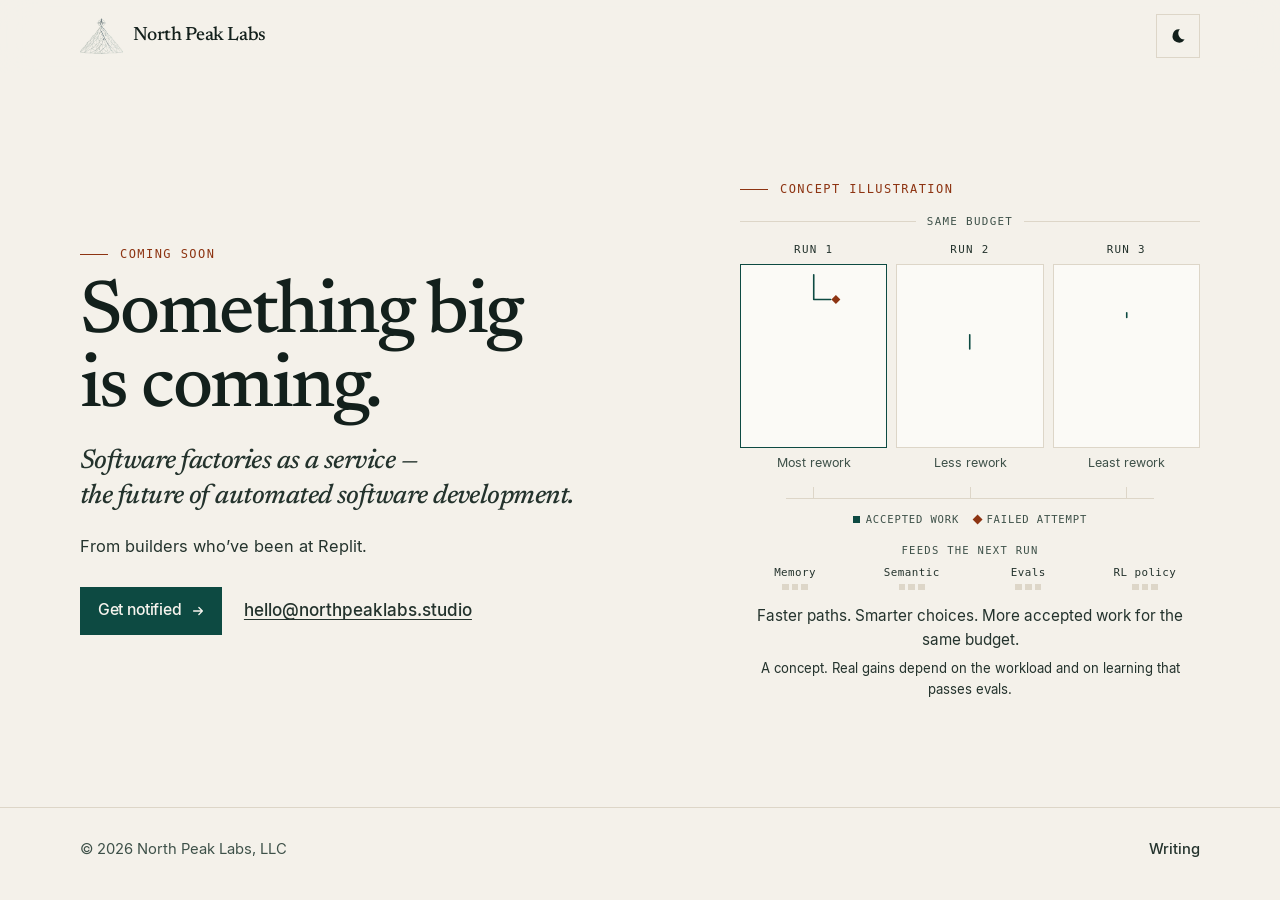
==== commit d2722ae0: "Show later runs producing more from the same budget Replace the station loop with three equal-budget" ====
--- a/index.html
+++ b/index.html
@@ -132,39 +132,63 @@
             <a class="teaser-email" href="mailto:hello@northpeaklabs.studio">hello@northpeaklabs.studio</a>
           </div>
         </div>
-        <div class="factory" role="img" aria-label="A looping software factory. A spec passes through agents and evals. Failed checks return to the agents. Passing work ships, then memory and a reward make the next cycle a little tighter. The cycle count is the diagram’s own loop, not a measured result.">
-          <svg class="factory-svg" viewBox="0 8 480 392" width="480" height="392" aria-hidden="true" focusable="false">
-            <circle class="factory-track" cx="240" cy="214" r="116" />
-            <path class="factory-retry" d="M312.1 230.5 A74 74 0 0 0 297.9 167.9" />
-            <g class="factory-node" data-i="0" transform="translate(240 98)"><rect x="-3.25" y="-3.25" width="6.5" height="6.5" transform="rotate(45)" /></g>
-            <g class="factory-node" data-i="1" transform="translate(330.7 141.7)"><rect x="-3.25" y="-3.25" width="6.5" height="6.5" transform="rotate(45)" /></g>
-            <g class="factory-node" data-i="2" transform="translate(353.1 239.8)"><rect x="-3.25" y="-3.25" width="6.5" height="6.5" transform="rotate(45)" /></g>
-            <g class="factory-node" data-i="3" transform="translate(290.3 318.5)"><rect x="-3.25" y="-3.25" width="6.5" height="6.5" transform="rotate(45)" /></g>
-            <g class="factory-node" data-i="4" transform="translate(189.7 318.5)"><rect x="-3.25" y="-3.25" width="6.5" height="6.5" transform="rotate(45)" /></g>
-            <g class="factory-node" data-i="5" transform="translate(126.9 239.8)"><rect x="-3.25" y="-3.25" width="6.5" height="6.5" transform="rotate(45)" /></g>
-            <g class="factory-node" data-i="6" transform="translate(149.3 141.7)"><rect x="-3.25" y="-3.25" width="6.5" height="6.5" transform="rotate(45)" /></g>
-            <text class="factory-label" data-i="0" x="240" y="46" text-anchor="middle" dominant-baseline="middle">Spec</text>
-            <text class="factory-label" data-i="1" x="371.3" y="109.3" text-anchor="start" dominant-baseline="middle">Agents</text>
-            <text class="factory-label" data-i="2" x="403.8" y="251.4" text-anchor="start" dominant-baseline="middle">Evals</text>
-            <text class="factory-label" data-i="3" x="312.9" y="365.4" text-anchor="start" dominant-baseline="middle">Ship</text>
-            <text class="factory-label" data-i="4" x="167.1" y="365.4" text-anchor="end" dominant-baseline="middle">Memory</text>
-            <text class="factory-label" data-i="5" x="76.2" y="251.4" text-anchor="end" dominant-baseline="middle">Reward</text>
-            <text class="factory-label" data-i="6" x="108.7" y="109.3" text-anchor="end" dominant-baseline="middle">Improve</text>
-            <text class="factory-cycle-k" x="240" y="196" text-anchor="middle" dominant-baseline="middle">cycle</text>
-            <text class="factory-num" x="240" y="226" text-anchor="middle">1</text>
-            <g class="factory-ticks" transform="translate(240 248)">
-              <rect class="factory-tick is-on" x="-28" y="-2" width="14" height="4" />
-              <rect class="factory-tick" x="-7" y="-2" width="14" height="4" />
-              <rect class="factory-tick" x="14" y="-2" width="14" height="4" />
-            </g>
-            <g class="factory-ghost" opacity="0"><rect x="-3" y="-3" width="6" height="6" transform="rotate(45)" /></g>
-            <g class="factory-ghost" opacity="0"><rect x="-2.2" y="-2.2" width="4.4" height="4.4" transform="rotate(45)" /></g>
-            <g class="factory-packet" transform="translate(240 98)">
-              <rect x="-5" y="-5" width="10" height="10" transform="rotate(45)" />
-            </g>
-          </svg>
-          <p class="factory-caption" aria-hidden="true">Each cycle ships, remembers, and runs a little tighter.</p>
-        </div>
+        <figure class="learn">
+          <div class="learn-graphic" role="img" aria-label="Concept illustration. Three development runs share the same budget. The first takes a long path with failed attempts and little accepted work. What passes evals is kept in memory, a semantic layer, evals, and an RL policy, and feeds the next run. Later runs take shorter paths and produce more accepted work. Real gains depend on the workload and on learning that passes evals. Not a measured result.">
+            <p class="kicker">Concept illustration</p>
+            <p class="budget-rule"><span>Same budget</span></p>
+            <div class="learn-runs">
+              <div class="run">
+                <p class="run-name">Run 1</p>
+                <div class="run-frame">
+                  <svg class="run-svg" viewBox="0 0 80 120" width="80" height="120" preserveAspectRatio="xMidYMin meet" aria-hidden="true" focusable="false">
+                    <polyline class="run-path" points="40,6 40,28 66,28 40,28 40,54 14,54 40,54 40,96" />
+                    <polygon class="run-miss" data-tip="2" points="-3.2,0 0,-3.2 3.2,0 0,3.2" transform="translate(66 28)" />
+                    <polygon class="run-miss" data-tip="5" points="-3.2,0 0,-3.2 3.2,0 0,3.2" transform="translate(14 54)" />
+                    <polygon class="run-packet" points="0,-4 4,0 0,4 -4,0" />
+                  </svg>
+                  <div class="run-out"><i class="block"></i></div>
+                </div>
+                <p class="run-note">Most rework</p>
+              </div>
+              <div class="run">
+                <p class="run-name">Run 2</p>
+                <div class="run-frame">
+                  <svg class="run-svg" viewBox="0 0 80 120" width="80" height="120" preserveAspectRatio="xMidYMin meet" aria-hidden="true" focusable="false">
+                    <polyline class="run-path" points="40,6 40,32 64,32 40,32 40,72" />
+                    <polygon class="run-miss" data-tip="2" points="-3.2,0 0,-3.2 3.2,0 0,3.2" transform="translate(64 32)" />
+                    <polygon class="run-packet" points="0,-4 4,0 0,4 -4,0" />
+                  </svg>
+                  <div class="run-out"><i class="block"></i><i class="block"></i><i class="block"></i></div>
+                </div>
+                <p class="run-note">Less rework</p>
+              </div>
+              <div class="run">
+                <p class="run-name">Run 3</p>
+                <div class="run-frame">
+                  <svg class="run-svg" viewBox="0 0 80 120" width="80" height="120" preserveAspectRatio="xMidYMin meet" aria-hidden="true" focusable="false">
+                    <polyline class="run-path" points="40,6 40,44" />
+                    <polygon class="run-packet" points="0,-4 4,0 0,4 -4,0" />
+                  </svg>
+                  <div class="run-out"><i class="block"></i><i class="block"></i><i class="block"></i><i class="block"></i><i class="block"></i></div>
+                </div>
+                <p class="run-note">Least rework</p>
+              </div>
+            </div>
+            <div class="learn-rail" aria-hidden="true"></div>
+            <p class="learn-key"><span><i class="key-work"></i> Accepted work</span><span><i class="key-miss"></i> Failed attempt</span></p>
+            <p class="learn-feed">Feeds the next run</p>
+            <ul class="layers">
+              <li class="layer"><span class="layer-name">Memory</span><span class="marks"><i class="is-on"></i><i class="is-on"></i><i class="is-on"></i></span></li>
+              <li class="layer"><span class="layer-name">Semantic</span><span class="marks"><i class="is-on"></i><i class="is-on"></i><i class="is-on"></i></span></li>
+              <li class="layer"><span class="layer-name">Evals</span><span class="marks"><i class="is-on"></i><i class="is-on"></i><i class="is-on"></i></span></li>
+              <li class="layer"><span class="layer-name">RL policy</span><span class="marks"><i class="is-on"></i><i class="is-on"></i><i class="is-on"></i></span></li>
+            </ul>
+          </div>
+          <figcaption class="learn-caption">
+            <p>Faster paths. Smarter choices. More accepted work for the same budget.</p>
+            <p class="learn-fine">A concept. Real gains depend on the workload and on learning that passes evals.</p>
+          </figcaption>
+        </figure>
       </div>
     </main>
 
@@ -224,160 +248,178 @@
     </script>
     <script>
       (function () {
-        var root = document.querySelector(".factory");
+        var root = document.querySelector(".learn");
         if (!root) return;
-        var svg = root.querySelector(".factory-svg");
-        var packet = svg.querySelector(".factory-packet");
-        var ghosts = svg.querySelectorAll(".factory-ghost");
-        var trail = [];
-        var num = svg.querySelector(".factory-num");
-        var nodes = svg.querySelectorAll(".factory-node");
-        var labels = svg.querySelectorAll(".factory-label");
-        var ticks = svg.querySelectorAll(".factory-tick");
+        var runs = Array.prototype.map.call(root.querySelectorAll(".run"), function (el) {
+          var path = el.querySelector(".run-path");
+          var len = path.getTotalLength();
+          var tips = [];
+          Array.prototype.forEach.call(el.querySelectorAll(".run-miss"), function (miss) {
+            var idx = Number(miss.getAttribute("data-tip"));
+            var pts = path.points;
+            var at = 0;
+            for (var i = 1; i <= idx && i < pts.numberOfItems; i++) {
+              var a = pts.getItem(i - 1);
+              var b = pts.getItem(i);
+              at += Math.hypot(b.x - a.x, b.y - a.y);
+            }
+            tips.push({ el: miss, at: len ? at / len : 1 });
+          });
+          return {
+            el: el,
+            path: path,
+            len: len,
+            tips: tips,
+            blocks: el.querySelectorAll(".block"),
+            packet: el.querySelector(".run-packet")
+          };
+        });
+        var layers = root.querySelectorAll(".layer");
         var reduceQ = window.matchMedia("(prefers-reduced-motion: reduce)");
-
-        var cx = 240;
-        var cy = 214;
-        var radius = 116;
-        var inner = 74;
-        var count = 7;
-        var origin = -90;
-        var sweep = 360 / count;
-        var cycle = 1;
-        var hop = 0;
-        var mode = "main";
-        var retried = false;
-        var hopStart = 0;
+        var phases = [];
+        var total = 0;
+        function phase(type, run, dur) {
+          phases.push({ type: type, run: run, at: total, dur: dur });
+          total += dur;
+        }
+        phase("run", 0, 3000);
+        phase("out", 0, 420);
+        phase("learn", 0, 880);
+        phase("run", 1, 2100);
+        phase("out", 1, 480);
+        phase("learn", 1, 880);
+        phase("run", 2, 1400);
+        phase("out", 2, 560);
+        phase("learn", 2, 880);
+        phase("hold", 0, 2400);
+
+        function phaseOf(type, run) {
+          for (var i = 0; i < phases.length; i++) {
+            if (phases[i].type === type && phases[i].run === run) return phases[i];
+          }
+          return null;
+        }
+        function ease(u) {
+          return u < 0.5 ? 2 * u * u : 1 - Math.pow(-2 * u + 2, 2) / 2;
+        }
+        function progress(type, run, t) {
+          var item = phaseOf(type, run);
+          if (!item) return 0;
+          if (t >= item.at + item.dur) return 1;
+          if (t < item.at) return 0;
+          return (t - item.at) / item.dur;
+        }
+        function render(now) {
+          var t = now % total;
+          var feeding = false;
+          runs.forEach(function (run, r) {
+            var lin = progress("run", r, t);
+            var rp = lin <= 0 || lin >= 1 ? lin : ease(lin);
+            var op = progress("out", r, t);
+            var lp = progress("learn", r, t);
+            run.path.style.strokeDasharray = run.len;
+            run.path.style.strokeDashoffset = String(run.len * (1 - rp));
+            run.tips.forEach(function (tip) {
+              tip.el.style.opacity = rp + 0.02 >= tip.at ? "1" : "0";
+            });
+            var n = run.blocks.length;
+            var shown = Math.max(0, Math.ceil(op * n - 0.001));
+            for (var b = 0; b < n; b++) run.blocks[b].style.opacity = b < shown ? "1" : "0";
+            if (rp > 0 && rp < 1) {
+              var pt = run.path.getPointAtLength(Math.max(0, Math.min(run.len, run.len * rp)));
+              run.packet.setAttribute("transform", "translate(" + pt.x.toFixed(2) + " " + pt.y.toFixed(2) + ")");
+              run.packet.style.opacity = "1";
+            } else {
+              run.packet.style.opacity = "0";
+            }
+            run.el.classList.toggle("is-live", rp > 0 && rp < 1);
+            run.el.classList.toggle("is-source", lp > 0 && lp < 1);
+            if (lp > 0 && lp < 1) feeding = true;
+          });
+          layers.forEach(function (layer, li) {
+            var marks = layer.querySelectorAll(".marks i");
+            var hot = false;
+            for (var r = 0; r < marks.length; r++) {
+              var lp = progress("learn", r, t);
+              var start = li / 4;
+              var end = (li + 1) / 4;
+              marks[r].classList.toggle("is-on", lp + 0.001 >= end);
+              if (lp > start && lp < end) hot = true;
+            }
+            layer.classList.toggle("is-hot", hot);
+          });
+          root.classList.toggle("is-feeding", feeding);
+        }
+
         var running = false;
         var raf = 0;
+        var elapsed = 0;
+        var origin = 0;
         var onScreen = false;
-        var hot = -1;
-
-        function angle(i) { return origin + i * sweep; }
-        function point(deg, r) {
-          var a = deg * Math.PI / 180;
-          return [cx + Math.cos(a) * r, cy + Math.sin(a) * r];
-        }
-        function ease(t) {
-          return t < 0.5 ? 2 * t * t : 1 - Math.pow(-2 * t + 2, 2) / 2;
-        }
-        function hopMs() {
-          return cycle === 1 ? 720 : cycle === 2 ? 520 : 380;
-        }
-        function place(x, y) {
-          packet.setAttribute("transform", "translate(" + x.toFixed(2) + " " + y.toFixed(2) + ")");
-        }
-        function mark(i) {
-          if (i === hot) return;
-          if (hot >= 0) {
-            nodes[hot].classList.remove("is-hot");
-            labels[hot].classList.remove("is-hot");
-          }
-          if (i >= 0) {
-            nodes[i].classList.add("is-hot");
-            labels[i].classList.add("is-hot");
-          }
-          hot = i;
-        }
-        function paintCycle() {
-          svg.setAttribute("data-cycle", String(cycle));
-          num.textContent = String(cycle);
-          for (var i = 0; i < ticks.length; i++) ticks[i].classList.toggle("is-on", i < cycle);
-        }
-        function advance() {
-          if (mode === "fail") {
-            mode = "main";
-            hop = 1;
-            retried = true;
-            svg.classList.remove("is-retrying");
-            packet.classList.remove("is-fail");
-            return;
-          }
-          if (hop === 1 && cycle === 1 && !retried) {
-            mode = "fail";
-            svg.classList.add("is-retrying");
-            packet.classList.add("is-fail");
-            return;
-          }
-          if (hop >= count - 1) {
-            hop = 0;
-            cycle = cycle === 3 ? 1 : cycle + 1;
-            retried = false;
-            paintCycle();
-            return;
-          }
-          hop += 1;
-        }
+
         function frame(now) {
           if (!running) return;
-          if (!hopStart) hopStart = now;
-          var t = Math.min(1, (now - hopStart) / hopMs());
-          var e = ease(t);
-          var from;
-          var to;
-          var r;
-          if (mode === "fail") {
-            from = angle(2);
-            to = angle(1);
-            r = inner;
-          } else {
-            from = angle(hop);
-            to = angle(hop + 1);
-            r = radius;
-          }
-          var p = point(from + (to - from) * e, r);
-          place(p[0], p[1]);
-          trail.push(p);
-          if (trail.length > 16) trail.shift();
-          var older = trail[Math.max(0, trail.length - 7)];
-          var oldest = trail[Math.max(0, trail.length - 14)];
-          ghosts[0].setAttribute("transform", "translate(" + older[0].toFixed(2) + " " + older[1].toFixed(2) + ")");
-          ghosts[1].setAttribute("transform", "translate(" + oldest[0].toFixed(2) + " " + oldest[1].toFixed(2) + ")");
-          ghosts[0].setAttribute("opacity", trail.length > 7 ? "1" : "0");
-          ghosts[1].setAttribute("opacity", trail.length > 14 ? "1" : "0");
-          var station = mode === "fail" ? (t < 0.55 ? 2 : 1) : (t < 0.55 ? hop % count : (hop + 1) % count);
-          mark(station);
-          if (t >= 1) {
-            hopStart = now;
-            advance();
-          }
-          raf = requestAnimationFrame(frame);
-        }
-        function start() {
-          if (running || reduceQ.matches || document.hidden || !onScreen) return;
-          running = true;
-          svg.classList.add("is-on");
-          hopStart = 0;
+          if (!origin) origin = now - elapsed;
+          elapsed = now - origin;
+          render(elapsed);
           raf = requestAnimationFrame(frame);
         }
         function stop() {
           running = false;
           if (raf) cancelAnimationFrame(raf);
           raf = 0;
-        }
-        paintCycle();
-        mark(0);
+          origin = 0;
+        }
+        function play() {
+          if (running || reduceQ.matches || document.hidden || !onScreen) return;
+          running = true;
+          root.classList.add("is-playing");
+          root.classList.remove("is-static");
+          render(elapsed);
+          raf = requestAnimationFrame(frame);
+        }
+        function settle() {
+          stop();
+          root.classList.remove("is-playing");
+          root.classList.remove("is-feeding");
+          root.classList.add("is-static");
+          runs.forEach(function (run) {
+            run.path.style.strokeDasharray = "";
+            run.path.style.strokeDashoffset = "";
+            run.packet.style.opacity = "0";
+            run.tips.forEach(function (tip) { tip.el.style.opacity = ""; });
+            Array.prototype.forEach.call(run.blocks, function (block) { block.style.opacity = ""; });
+            run.el.classList.remove("is-live");
+            run.el.classList.remove("is-source");
+          });
+          layers.forEach(function (layer) {
+            layer.classList.remove("is-hot");
+            Array.prototype.forEach.call(layer.querySelectorAll(".marks i"), function (mark) {
+              mark.classList.add("is-on");
+            });
+          });
+        }
+
         document.addEventListener("visibilitychange", function () {
           if (document.hidden) stop();
-          else start();
+          else play();
         });
         reduceQ.addEventListener("change", function () {
-          if (reduceQ.matches) {
-            stop();
-            svg.classList.remove("is-on");
-          } else start();
+          if (reduceQ.matches) settle();
+          else play();
         });
         if ("IntersectionObserver" in window) {
           var io = new IntersectionObserver(function (entries) {
             onScreen = entries[0].isIntersecting;
-            if (onScreen) start();
+            if (onScreen) play();
             else stop();
-          }, { threshold: 0.12 });
+          }, { threshold: 0.2 });
           io.observe(root);
         } else {
           onScreen = true;
-          start();
-        }
+        }
+        if (reduceQ.matches) settle();
+        else play();
       })();
     </script>
   </body>
--- a/styles.css
+++ b/styles.css
@@ -736,70 +736,162 @@
         text-underline-offset: 0.2em;
         overflow-wrap: anywhere;
       }
-      .factory { width: min(100%, 34rem); margin-inline: auto; }
-      .factory-svg { display: block; width: 100%; height: auto; }
-      .factory-track,
-      .factory-retry { fill: none; stroke-linecap: round; }
-      .factory-track { stroke: var(--pine); stroke-width: 1.35; opacity: 0.9; }
-      .factory-retry { stroke: var(--ember); stroke-width: 1.25; stroke-dasharray: 3 4; opacity: 0.85; }
-      .factory-svg.is-on[data-cycle="1"] .factory-track { stroke-dasharray: 1.6 5; opacity: 0.5; }
-      .factory-svg.is-on[data-cycle="2"] .factory-track { stroke-dasharray: 10 4; opacity: 0.75; }
-      .factory-svg.is-on[data-cycle="3"] .factory-track { opacity: 1; }
-      .factory-svg.is-on:not(.is-retrying)[data-cycle="2"] .factory-retry,
-      .factory-svg.is-on:not(.is-retrying)[data-cycle="3"] .factory-retry { opacity: 0.28; }
-      .factory-svg.is-retrying .factory-retry { opacity: 1; stroke-width: 1.7; }
-      .factory-node rect { fill: var(--bg); stroke: var(--pine); stroke-width: 1.25; }
-      .factory-node.is-hot rect { fill: var(--pine); }
-      .factory-packet rect,
-      .factory-ghost rect { fill: var(--ember); }
-      .factory-ghost rect { opacity: 0.28; }
-      .factory-ghost + .factory-ghost rect { opacity: 0.14; }
-      .factory-label {
-        fill: var(--muted);
-        font-family: var(--mono);
-        font-size: 15px;
+      .learn { width: min(100%, 34rem); margin: 0 auto; }
+      .learn-graphic .kicker { margin-bottom: 0.85rem; }
+      .budget-rule {
+        display: flex;
+        align-items: center;
+        gap: 0.65rem;
+        margin: 0 0 0.7rem;
+        color: var(--muted);
+        font-family: var(--mono);
+        font-size: 0.68rem;
+        font-weight: 500;
+        letter-spacing: 0.12em;
+        text-transform: uppercase;
+      }
+      .budget-rule::before,
+      .budget-rule::after { content: ""; height: 1px; flex: 1; background: var(--line); }
+      .learn-runs { display: grid; grid-template-columns: repeat(3, minmax(0, 1fr)); gap: 0.55rem; }
+      .run::after {
+        content: "";
+        display: block;
+        width: 1px;
+        height: 0.7rem;
+        margin: 0.15rem auto 0;
+        background: var(--line);
+      }
+      .run.is-source::after { background: var(--ember); }
+      .learn-rail { height: 1px; margin: 0 10% 0.15rem; background: var(--line); }
+      .learn.is-feeding .learn-rail { background: var(--ember); }
+      .run-name {
+        margin: 0 0 0.35rem;
+        color: var(--ink-soft);
+        font-family: var(--mono);
+        font-size: 0.68rem;
+        font-weight: 500;
+        letter-spacing: 0.12em;
+        text-align: center;
+        text-transform: uppercase;
+      }
+      .run-frame {
+        position: relative;
+        border: 1px solid var(--line);
+        background: var(--bg-elev);
+        aspect-ratio: 4 / 5;
+        overflow: hidden;
+      }
+      .run.is-live .run-frame { border-color: var(--pine); }
+      .run.is-source .run-frame { border-color: var(--ember); }
+      .run-svg {
+        position: absolute;
+        top: 0.2rem;
+        left: 0;
+        width: 100%;
+        height: 74%;
+      }
+      .run-path {
+        fill: none;
+        stroke: var(--pine);
+        stroke-width: 1.6px;
+        stroke-linecap: round;
+        stroke-linejoin: round;
+        vector-effect: non-scaling-stroke;
+      }
+      .run-miss { fill: var(--ember); }
+      .run-packet { fill: var(--ember); opacity: 0; }
+      .run-out {
+        position: absolute;
+        left: 0.35rem;
+        right: 0.35rem;
+        bottom: 0.45rem;
+        display: flex;
+        justify-content: center;
+        align-items: flex-end;
+        gap: 3px;
+        min-height: 0.7rem;
+      }
+      .block { width: 0.5rem; height: 0.5rem; background: var(--pine); flex: none; }
+      .run-note {
+        min-height: 2.4em;
+        margin: 0.4rem 0 0;
+        color: var(--muted);
+        font-size: 0.78rem;
+        line-height: 1.25;
+        text-align: center;
+      }
+      .learn-key {
+        display: flex;
+        flex-wrap: wrap;
+        justify-content: center;
+        gap: 0.35rem 0.9rem;
+        margin: 0.75rem 0 0;
+        color: var(--muted);
+        font-family: var(--mono);
+        font-size: 0.66rem;
         font-weight: 500;
         letter-spacing: 0.08em;
         text-transform: uppercase;
-        dominant-baseline: middle;
-      }
-      .factory-label.is-hot { fill: var(--ink); }
-      .factory-cycle-k {
-        fill: var(--ember);
-        font-family: var(--mono);
-        font-size: 11px;
-        font-weight: 500;
-        letter-spacing: 0.16em;
+      }
+      .learn-key span { display: inline-flex; align-items: center; gap: 0.35rem; }
+      .key-work, .key-miss { width: 0.45rem; height: 0.45rem; flex: none; }
+      .key-work { background: var(--pine); }
+      .key-miss { background: var(--ember); transform: rotate(45deg); }
+      .learn-feed {
+        margin: 0.85rem 0 0.45rem;
+        color: var(--muted);
+        font-family: var(--mono);
+        font-size: 0.66rem;
+        font-weight: 500;
+        letter-spacing: 0.12em;
+        text-align: center;
         text-transform: uppercase;
-        dominant-baseline: middle;
-      }
-      .factory-num {
-        fill: var(--ink);
-        font-family: var(--serif);
-        font-size: 34px;
-        font-weight: 500;
-      }
-      .factory-tick { fill: var(--muted); opacity: 0.35; }
-      .factory-tick.is-on { fill: var(--pine); opacity: 1; }
-      .factory-caption {
-        margin: 0.15rem 0 0;
-        color: var(--muted);
-        font-size: 0.92rem;
-        text-align: center;
-      }
+      }
+      .learn.is-feeding .learn-feed { color: var(--ember); }
+      .layers {
+        display: grid;
+        grid-template-columns: repeat(4, minmax(0, 1fr));
+        gap: 0.4rem;
+        margin: 0;
+        padding: 0;
+        list-style: none;
+      }
+      .layer { text-align: center; }
+      .layer-name {
+        display: block;
+        margin-bottom: 0.3rem;
+        color: var(--ink-soft);
+        font-family: var(--mono);
+        font-size: 0.68rem;
+        font-weight: 500;
+        letter-spacing: 0.04em;
+        line-height: 1.2;
+      }
+      .layer.is-hot .layer-name { color: var(--ink); }
+      .marks { display: flex; justify-content: center; gap: 3px; }
+      .marks i { width: 0.42rem; height: 0.42rem; background: var(--line); }
+      .marks i.is-on { background: var(--pine); }
+      .learn.is-playing .block,
+      .learn.is-playing .run-miss { opacity: 0; }
+      .learn-caption { margin: 0.85rem 0 0; }
+      .learn-caption p { margin: 0; color: var(--ink-soft); font-size: 0.95rem; text-align: center; }
+      .learn-fine { margin-top: 0.35rem !important; color: var(--muted); font-size: 0.82rem !important; }
       @media (min-width: 880px) {
         .teaser {
-          grid-template-columns: minmax(0, 1fr) minmax(380px, 440px);
+          grid-template-columns: minmax(0, 1fr) minmax(360px, 460px);
           align-items: center;
           gap: clamp(1.5rem, 4vw, 3.5rem);
         }
-        .factory { width: 100%; margin-inline: 0; }
+        .learn { width: 100%; margin-inline: 0; }
       }
       @media (max-width: 879px) {
-        .factory { width: calc(100% + 2rem); margin-inline: -1rem; }
+        .learn { width: 100%; }
       }
       @media (prefers-reduced-motion: reduce) {
-        .factory-packet { opacity: 1; }
+        .run-packet { display: none; }
+        .learn.is-playing .block,
+        .learn.is-playing .run-miss { opacity: 1; }
+        .learn.is-playing .run-path { stroke-dashoffset: 0; }
       }
       @media (max-width: 420px) {
         .wordmark { font-size: 1.05rem; gap: 0.45rem; }
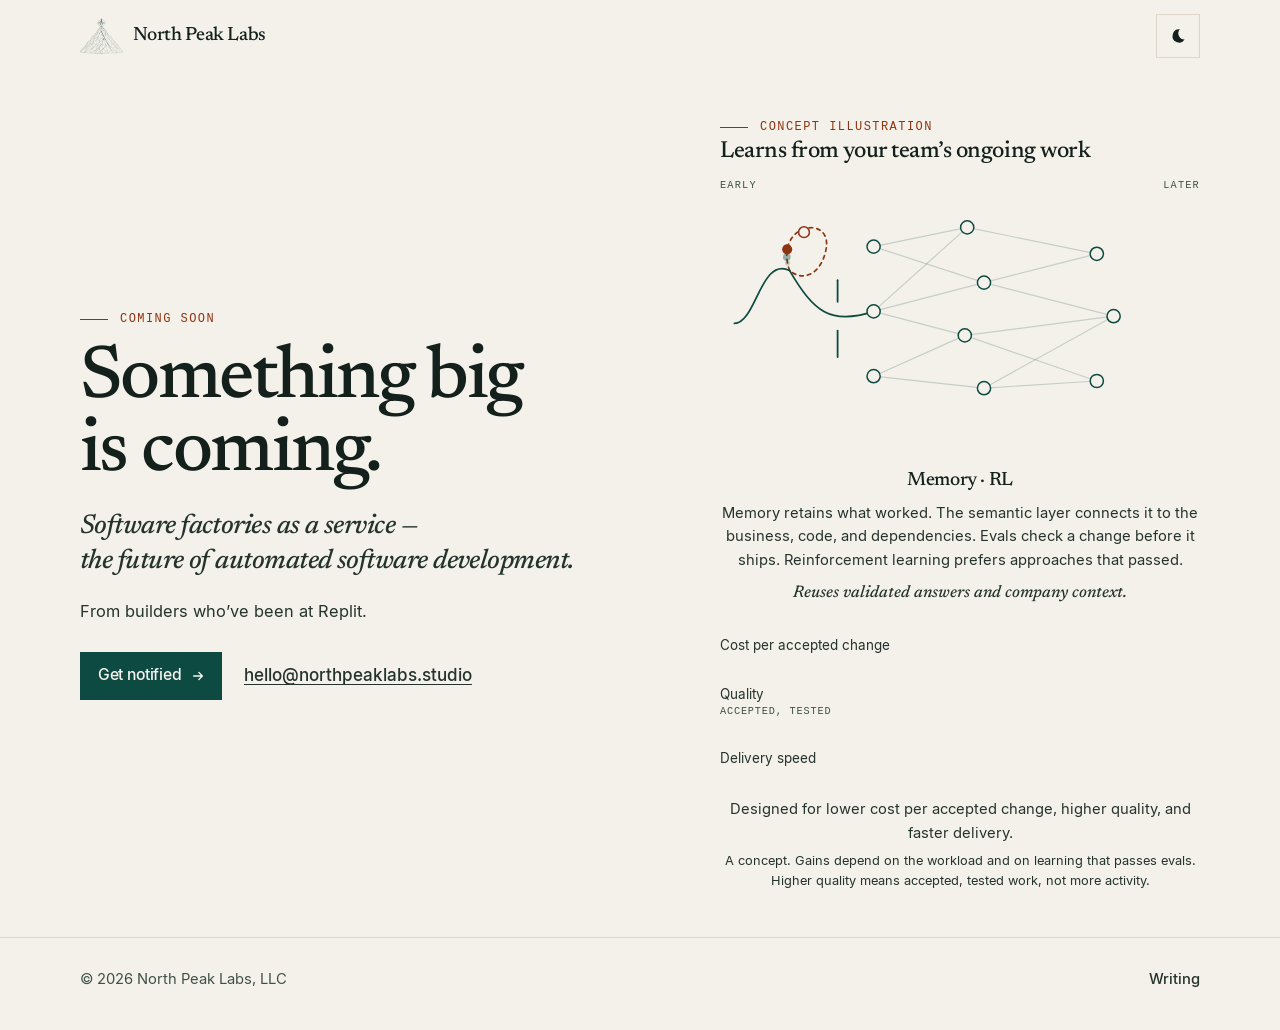
==== commit d87e2c4f: "Replace the run chart with a flowing knowledge network Work enters slowly, loops on an open question" ====
--- a/index.html
+++ b/index.html
@@ -132,61 +132,95 @@
             <a class="teaser-email" href="mailto:hello@northpeaklabs.studio">hello@northpeaklabs.studio</a>
           </div>
         </div>
-        <figure class="learn">
-          <div class="learn-graphic" role="img" aria-label="Concept illustration. Three development runs share the same budget. The first takes a long path with failed attempts and little accepted work. What passes evals is kept in memory, a semantic layer, evals, and an RL policy, and feeds the next run. Later runs take shorter paths and produce more accepted work. Real gains depend on the workload and on learning that passes evals. Not a measured result.">
-            <p class="kicker">Concept illustration</p>
-            <p class="budget-rule"><span>Same budget</span></p>
-            <div class="learn-runs">
-              <div class="run">
-                <p class="run-name">Run 1</p>
-                <div class="run-frame">
-                  <svg class="run-svg" viewBox="0 0 80 120" width="80" height="120" preserveAspectRatio="xMidYMin meet" aria-hidden="true" focusable="false">
-                    <polyline class="run-path" points="40,6 40,28 66,28 40,28 40,54 14,54 40,54 40,96" />
-                    <polygon class="run-miss" data-tip="2" points="-3.2,0 0,-3.2 3.2,0 0,3.2" transform="translate(66 28)" />
-                    <polygon class="run-miss" data-tip="5" points="-3.2,0 0,-3.2 3.2,0 0,3.2" transform="translate(14 54)" />
-                    <polygon class="run-packet" points="0,-4 4,0 0,4 -4,0" />
-                  </svg>
-                  <div class="run-out"><i class="block"></i></div>
-                </div>
-                <p class="run-note">Most rework</p>
-              </div>
-              <div class="run">
-                <p class="run-name">Run 2</p>
-                <div class="run-frame">
-                  <svg class="run-svg" viewBox="0 0 80 120" width="80" height="120" preserveAspectRatio="xMidYMin meet" aria-hidden="true" focusable="false">
-                    <polyline class="run-path" points="40,6 40,32 64,32 40,32 40,72" />
-                    <polygon class="run-miss" data-tip="2" points="-3.2,0 0,-3.2 3.2,0 0,3.2" transform="translate(64 32)" />
-                    <polygon class="run-packet" points="0,-4 4,0 0,4 -4,0" />
-                  </svg>
-                  <div class="run-out"><i class="block"></i><i class="block"></i><i class="block"></i></div>
-                </div>
-                <p class="run-note">Less rework</p>
-              </div>
-              <div class="run">
-                <p class="run-name">Run 3</p>
-                <div class="run-frame">
-                  <svg class="run-svg" viewBox="0 0 80 120" width="80" height="120" preserveAspectRatio="xMidYMin meet" aria-hidden="true" focusable="false">
-                    <polyline class="run-path" points="40,6 40,44" />
-                    <polygon class="run-packet" points="0,-4 4,0 0,4 -4,0" />
-                  </svg>
-                  <div class="run-out"><i class="block"></i><i class="block"></i><i class="block"></i><i class="block"></i><i class="block"></i></div>
-                </div>
-                <p class="run-note">Least rework</p>
-              </div>
-            </div>
-            <div class="learn-rail" aria-hidden="true"></div>
-            <p class="learn-key"><span><i class="key-work"></i> Accepted work</span><span><i class="key-miss"></i> Failed attempt</span></p>
-            <p class="learn-feed">Feeds the next run</p>
-            <ul class="layers">
-              <li class="layer"><span class="layer-name">Memory</span><span class="marks"><i class="is-on"></i><i class="is-on"></i><i class="is-on"></i></span></li>
-              <li class="layer"><span class="layer-name">Semantic</span><span class="marks"><i class="is-on"></i><i class="is-on"></i><i class="is-on"></i></span></li>
-              <li class="layer"><span class="layer-name">Evals</span><span class="marks"><i class="is-on"></i><i class="is-on"></i><i class="is-on"></i></span></li>
-              <li class="layer"><span class="layer-name">RL policy</span><span class="marks"><i class="is-on"></i><i class="is-on"></i><i class="is-on"></i></span></li>
-            </ul>
+        <figure class="flow">
+          <p class="kicker">Concept illustration</p>
+          <p class="flow-lead">Learns from your team’s ongoing work</p>
+          <div class="flow-canvas">
+            <span class="flow-end">Early</span>
+            <span class="flow-end">Later</span>
+            <svg class="flow-svg" viewBox="0 0 400 236" width="400" height="236" role="img" aria-label="Concept illustration of work flowing through a memory and reinforcement-learning layer. Early work branches into an open question and loops back. An eval gate checks it before the signal enters the network and lights connections. Later work reuses the brighter paths and ships with fewer corrections. Not a diagram of literal neural weights." focusable="false">
+              <defs>
+                <filter id="flow-glow" x="-50%" y="-50%" width="200%" height="200%">
+                  <feGaussianBlur stdDeviation="1.7" result="blur" />
+                  <feMerge>
+                    <feMergeNode in="blur" />
+                    <feMergeNode in="SourceGraphic" />
+                  </feMerge>
+                </filter>
+              </defs>
+              <path class="flow-loop" d="M58 78 C44 38 96 30 88 62 C84 80 70 88 58 78" />
+              <path class="p-a" d="M12 122 C30 122 34 66 58 78" />
+              <path class="p-b" d="M58 78 C78 112 92 124 128 112" />
+              <g class="flow-gate">
+                <path d="M98 86 L98 104" />
+                <path d="M98 128 L98 150" />
+                <path class="flow-gate-bar" d="M98 104 L98 128" />
+              </g>
+              <g class="flow-edges">
+                <line x1="128" y1="58" x2="206" y2="42" />
+                <line x1="128" y1="58" x2="220" y2="88" />
+                <line x1="128" y1="112" x2="206" y2="42" />
+                <line x1="128" y1="166" x2="204" y2="132" />
+                <line x1="128" y1="166" x2="220" y2="176" />
+                <line x1="206" y1="42" x2="314" y2="64" />
+                <line x1="204" y1="132" x2="314" y2="170" />
+                <line x1="220" y1="176" x2="328" y2="116" />
+                <line x1="220" y1="176" x2="314" y2="170" />
+                <line class="is-key" data-step="1" x1="128" y1="112" x2="220" y2="88" />
+                <line class="is-key" data-step="1" x1="220" y1="88" x2="328" y2="116" />
+                <line class="is-key" data-step="2" x1="128" y1="112" x2="204" y2="132" />
+                <line class="is-key" data-step="2" x1="204" y1="132" x2="328" y2="116" />
+                <line class="is-key" data-step="2" x1="220" y1="88" x2="314" y2="64" />
+              </g>
+              <g class="flow-nodes">
+                <circle class="flow-node is-open" cx="70" cy="46" r="4.5" />
+                <circle class="flow-node" cx="128" cy="58" r="5.5" />
+                <circle class="flow-node" data-learn="1" cx="128" cy="112" r="5.5" />
+                <circle class="flow-node" cx="128" cy="166" r="5.5" />
+                <circle class="flow-node" cx="206" cy="42" r="5.5" />
+                <circle class="flow-node" data-learn="1" cx="220" cy="88" r="5.5" />
+                <circle class="flow-node" data-learn="2" cx="204" cy="132" r="5.5" />
+                <circle class="flow-node" cx="220" cy="176" r="5.5" />
+                <circle class="flow-node" data-learn="2" cx="314" cy="64" r="5.5" />
+                <circle class="flow-node" data-learn="1" cx="328" cy="116" r="5.5" />
+                <circle class="flow-node" cx="314" cy="170" r="5.5" />
+              </g>
+              <path class="p-fast" d="M128 112 C168 112 188 90 220 88 C262 86 296 116 328 116 C354 116 372 110 388 104" />
+              <rect class="flow-ship" x="378" y="98" width="10" height="10" />
+              <circle class="flow-ghost" r="3.2" cx="0" cy="0" />
+              <circle class="flow-ghost" r="2.2" cx="0" cy="0" />
+              <circle class="flow-bead" r="4.2" cx="0" cy="0" />
+            </svg>
           </div>
-          <figcaption class="learn-caption">
-            <p>Faster paths. Smarter choices. More accepted work for the same budget.</p>
-            <p class="learn-fine">A concept. Real gains depend on the workload and on learning that passes evals.</p>
+          <p class="flow-name">Memory · RL</p>
+          <p class="flow-role">Memory retains what worked. The semantic layer connects it to the business, code, and dependencies. Evals check a change before it ships. Reinforcement learning prefers approaches that passed.</p>
+          <p class="flow-reuse">Reuses validated answers and company context.</p>
+          <ul class="trends">
+            <li class="trend">
+              <span class="trend-name">Cost per accepted change</span>
+              <svg class="trend-svg" viewBox="0 0 128 36" aria-hidden="true" focusable="false">
+                <path class="trend-line" d="M4 7 C36 8 72 16 118 30" />
+                <polygon class="trend-head" points="122,32 110,24 112,34" />
+              </svg>
+            </li>
+            <li class="trend">
+              <span class="trend-name">Quality <small>accepted, tested</small></span>
+              <svg class="trend-svg" viewBox="0 0 128 36" aria-hidden="true" focusable="false">
+                <path class="trend-line" d="M4 30 C40 28 74 16 118 7" />
+                <polygon class="trend-head" points="122,5 110,2 112,14" />
+              </svg>
+            </li>
+            <li class="trend">
+              <span class="trend-name">Delivery speed</span>
+              <svg class="trend-svg" viewBox="0 0 128 36" aria-hidden="true" focusable="false">
+                <path class="trend-line" d="M4 28 C46 26 78 14 118 8" />
+                <polygon class="trend-head" points="122,6 110,3 112,15" />
+              </svg>
+            </li>
+          </ul>
+          <figcaption class="flow-caption">
+            <p>Designed for lower cost per accepted change, higher quality, and faster delivery.</p>
+            <p class="flow-fine">A concept. Gains depend on the workload and on learning that passes evals. Higher quality means accepted, tested work, not more activity.</p>
           </figcaption>
         </figure>
       </div>
@@ -248,107 +282,135 @@
     </script>
     <script>
       (function () {
-        var root = document.querySelector(".learn");
+        var root = document.querySelector(".flow");
         if (!root) return;
-        var runs = Array.prototype.map.call(root.querySelectorAll(".run"), function (el) {
-          var path = el.querySelector(".run-path");
-          var len = path.getTotalLength();
-          var tips = [];
-          Array.prototype.forEach.call(el.querySelectorAll(".run-miss"), function (miss) {
-            var idx = Number(miss.getAttribute("data-tip"));
-            var pts = path.points;
-            var at = 0;
-            for (var i = 1; i <= idx && i < pts.numberOfItems; i++) {
-              var a = pts.getItem(i - 1);
-              var b = pts.getItem(i);
-              at += Math.hypot(b.x - a.x, b.y - a.y);
-            }
-            tips.push({ el: miss, at: len ? at / len : 1 });
-          });
-          return {
-            el: el,
-            path: path,
-            len: len,
-            tips: tips,
-            blocks: el.querySelectorAll(".block"),
-            packet: el.querySelector(".run-packet")
-          };
-        });
-        var layers = root.querySelectorAll(".layer");
+        var svg = root.querySelector(".flow-svg");
+        var bead = svg.querySelector(".flow-bead");
+        var ghosts = svg.querySelectorAll(".flow-ghost");
+        var paths = {
+          a: svg.querySelector(".p-a"),
+          loop: svg.querySelector(".flow-loop"),
+          b: svg.querySelector(".p-b"),
+          fast: svg.querySelector(".p-fast")
+        };
+        var edges = svg.querySelectorAll(".flow-edges line.is-key");
+        var nodes = svg.querySelectorAll(".flow-node[data-learn]");
+        var trends = root.querySelectorAll(".trend-line");
+        var ship = svg.querySelector(".flow-ship");
         var reduceQ = window.matchMedia("(prefers-reduced-motion: reduce)");
         var phases = [];
         var total = 0;
-        function phase(type, run, dur) {
-          phases.push({ type: type, run: run, at: total, dur: dur });
+        function add(name, dur) {
+          phases.push({ name: name, at: total, dur: dur });
           total += dur;
         }
-        phase("run", 0, 3000);
-        phase("out", 0, 420);
-        phase("learn", 0, 880);
-        phase("run", 1, 2100);
-        phase("out", 1, 480);
-        phase("learn", 1, 880);
-        phase("run", 2, 1400);
-        phase("out", 2, 560);
-        phase("learn", 2, 880);
-        phase("hold", 0, 2400);
-
-        function phaseOf(type, run) {
+        add("a", 800);
+        add("loop", 1200);
+        add("b", 900);
+        add("gate", 420);
+        add("fast1", 900);
+        add("grow", 520);
+        add("fast2", 720);
+        add("ship", 240);
+        add("trends", 860);
+        add("hold", 1800);
+
+        function local(name, t) {
           for (var i = 0; i < phases.length; i++) {
-            if (phases[i].type === type && phases[i].run === run) return phases[i];
+            var phase = phases[i];
+            if (phase.name !== name) continue;
+            if (t >= phase.at + phase.dur) return 1;
+            if (t < phase.at) return 0;
+            return (t - phase.at) / phase.dur;
           }
-          return null;
+          return 0;
+        }
+        function live(name, t) {
+          for (var i = 0; i < phases.length; i++) {
+            var phase = phases[i];
+            if (phase.name === name && t >= phase.at && t < phase.at + phase.dur) return (t - phase.at) / phase.dur;
+          }
+          return -1;
         }
         function ease(u) {
           return u < 0.5 ? 2 * u * u : 1 - Math.pow(-2 * u + 2, 2) / 2;
         }
-        function progress(type, run, t) {
-          var item = phaseOf(type, run);
-          if (!item) return 0;
-          if (t >= item.at + item.dur) return 1;
-          if (t < item.at) return 0;
-          return (t - item.at) / item.dur;
+        function len(el) {
+          if (!el._len) el._len = el.getTotalLength();
+          return el._len;
+        }
+        function point(el, t) {
+          var n = len(el);
+          var pt = el.getPointAtLength(Math.max(0, Math.min(n, n * t)));
+          return [pt.x, pt.y];
+        }
+        function dash(el, t) {
+          var n = len(el);
+          el.style.strokeDasharray = n;
+          el.style.strokeDashoffset = String(n * (1 - t));
+        }
+        var trail = [];
+        function place(x, y, question) {
+          bead.setAttribute("cx", x.toFixed(2));
+          bead.setAttribute("cy", y.toFixed(2));
+          bead.classList.toggle("is-question", !!question);
+          bead.style.opacity = "1";
+          trail.push([x, y]);
+          if (trail.length > 10) trail.shift();
+          var g1 = trail[Math.max(0, trail.length - 4)];
+          var g2 = trail[Math.max(0, trail.length - 8)];
+          ghosts[0].setAttribute("cx", g1[0].toFixed(2));
+          ghosts[0].setAttribute("cy", g1[1].toFixed(2));
+          ghosts[1].setAttribute("cx", g2[0].toFixed(2));
+          ghosts[1].setAttribute("cy", g2[1].toFixed(2));
+          ghosts[0].style.opacity = trail.length > 4 ? "0.4" : "0";
+          ghosts[1].style.opacity = trail.length > 8 ? "0.2" : "0";
+        }
+        function hideBead() {
+          bead.style.opacity = "0";
+          ghosts[0].style.opacity = "0";
+          ghosts[1].style.opacity = "0";
+          trail = [];
         }
         function render(now) {
           var t = now % total;
-          var feeding = false;
-          runs.forEach(function (run, r) {
-            var lin = progress("run", r, t);
-            var rp = lin <= 0 || lin >= 1 ? lin : ease(lin);
-            var op = progress("out", r, t);
-            var lp = progress("learn", r, t);
-            run.path.style.strokeDasharray = run.len;
-            run.path.style.strokeDashoffset = String(run.len * (1 - rp));
-            run.tips.forEach(function (tip) {
-              tip.el.style.opacity = rp + 0.02 >= tip.at ? "1" : "0";
-            });
-            var n = run.blocks.length;
-            var shown = Math.max(0, Math.ceil(op * n - 0.001));
-            for (var b = 0; b < n; b++) run.blocks[b].style.opacity = b < shown ? "1" : "0";
-            if (rp > 0 && rp < 1) {
-              var pt = run.path.getPointAtLength(Math.max(0, Math.min(run.len, run.len * rp)));
-              run.packet.setAttribute("transform", "translate(" + pt.x.toFixed(2) + " " + pt.y.toFixed(2) + ")");
-              run.packet.style.opacity = "1";
-            } else {
-              run.packet.style.opacity = "0";
-            }
-            run.el.classList.toggle("is-live", rp > 0 && rp < 1);
-            run.el.classList.toggle("is-source", lp > 0 && lp < 1);
-            if (lp > 0 && lp < 1) feeding = true;
-          });
-          layers.forEach(function (layer, li) {
-            var marks = layer.querySelectorAll(".marks i");
-            var hot = false;
-            for (var r = 0; r < marks.length; r++) {
-              var lp = progress("learn", r, t);
-              var start = li / 4;
-              var end = (li + 1) / 4;
-              marks[r].classList.toggle("is-on", lp + 0.001 >= end);
-              if (lp > start && lp < end) hot = true;
-            }
-            layer.classList.toggle("is-hot", hot);
-          });
-          root.classList.toggle("is-feeding", feeding);
+          var level = 0;
+          if (local("fast2", t) > 0.2) level = 2;
+          else if (local("fast1", t) > 0.35) level = 1;
+          edges.forEach(function (edge) {
+            var step = Number(edge.getAttribute("data-step"));
+            edge.classList.toggle("is-lit", level >= step);
+            edge.classList.toggle("is-strong", level >= 2 && step === 1);
+          });
+          nodes.forEach(function (node) {
+            node.classList.toggle("is-lit", level >= Number(node.getAttribute("data-learn")));
+          });
+          var trendT = local("trends", t);
+          trends.forEach(function (line) {
+            dash(line, trendT);
+            var head = line.parentNode.querySelector(".trend-head");
+            if (head) head.classList.toggle("is-on", trendT > 0.82);
+          });
+          ship.classList.toggle("is-on", local("ship", t) > 0);
+          root.classList.toggle("is-checking", live("gate", t) >= 0);
+          var moving = null;
+          var question = false;
+          var u = live("a", t);
+          if (u >= 0) moving = point(paths.a, ease(u));
+          u = live("loop", t);
+          if (u >= 0) { moving = point(paths.loop, ease(u)); question = true; }
+          u = live("b", t);
+          if (u >= 0) moving = point(paths.b, ease(u));
+          u = live("gate", t);
+          if (u >= 0) moving = point(paths.b, 1);
+          u = live("fast1", t);
+          if (u >= 0) moving = point(paths.fast, ease(u) * 0.48);
+          u = live("grow", t);
+          if (u >= 0) moving = point(paths.fast, 0.48);
+          u = live("fast2", t);
+          if (u >= 0) moving = point(paths.fast, 0.48 + ease(u) * 0.52);
+          if (moving) place(moving[0], moving[1], question);
+          else hideBead();
         }
 
         var running = false;
@@ -356,11 +418,10 @@
         var elapsed = 0;
         var origin = 0;
         var onScreen = false;
-
-        function frame(now) {
+        function frame(ts) {
           if (!running) return;
-          if (!origin) origin = now - elapsed;
-          elapsed = now - origin;
+          if (!origin) origin = ts - elapsed;
+          elapsed = ts - origin;
           render(elapsed);
           raf = requestAnimationFrame(frame);
         }
@@ -381,25 +442,20 @@
         function settle() {
           stop();
           root.classList.remove("is-playing");
-          root.classList.remove("is-feeding");
+          root.classList.remove("is-checking");
           root.classList.add("is-static");
-          runs.forEach(function (run) {
-            run.path.style.strokeDasharray = "";
-            run.path.style.strokeDashoffset = "";
-            run.packet.style.opacity = "0";
-            run.tips.forEach(function (tip) { tip.el.style.opacity = ""; });
-            Array.prototype.forEach.call(run.blocks, function (block) { block.style.opacity = ""; });
-            run.el.classList.remove("is-live");
-            run.el.classList.remove("is-source");
-          });
-          layers.forEach(function (layer) {
-            layer.classList.remove("is-hot");
-            Array.prototype.forEach.call(layer.querySelectorAll(".marks i"), function (mark) {
-              mark.classList.add("is-on");
-            });
-          });
-        }
-
+          edges.forEach(function (edge) {
+            edge.classList.add("is-lit");
+            edge.classList.toggle("is-strong", edge.getAttribute("data-step") === "1");
+          });
+          nodes.forEach(function (node) { node.classList.add("is-lit"); });
+          ship.classList.add("is-on");
+          trends.forEach(function (line) {
+            line.style.strokeDasharray = "";
+            line.style.strokeDashoffset = "";
+          });
+          hideBead();
+        }
         document.addEventListener("visibilitychange", function () {
           if (document.hidden) stop();
           else play();
@@ -409,12 +465,12 @@
           else play();
         });
         if ("IntersectionObserver" in window) {
-          var io = new IntersectionObserver(function (entries) {
+          var watch = new IntersectionObserver(function (entries) {
             onScreen = entries[0].isIntersecting;
             if (onScreen) play();
             else stop();
-          }, { threshold: 0.2 });
-          io.observe(root);
+          }, { threshold: 0.18 });
+          watch.observe(root);
         } else {
           onScreen = true;
         }
--- a/styles.css
+++ b/styles.css
@@ -736,162 +736,108 @@
         text-underline-offset: 0.2em;
         overflow-wrap: anywhere;
       }
-      .learn { width: min(100%, 34rem); margin: 0 auto; }
-      .learn-graphic .kicker { margin-bottom: 0.85rem; }
-      .budget-rule {
-        display: flex;
-        align-items: center;
-        gap: 0.65rem;
+      .flow { width: min(100%, 36rem); margin: 0 auto; }
+      .flow-lead {
         margin: 0 0 0.7rem;
+        color: var(--ink);
+        font-family: var(--serif);
+        font-size: clamp(1.15rem, 2vw, 1.45rem);
+        line-height: 1.25;
+        letter-spacing: -0.02em;
+      }
+      .flow-canvas { position: relative; }
+      .flow-end {
+        position: absolute;
+        top: 0;
+        z-index: 1;
         color: var(--muted);
         font-family: var(--mono);
-        font-size: 0.68rem;
+        font-size: 0.64rem;
         font-weight: 500;
         letter-spacing: 0.12em;
         text-transform: uppercase;
       }
-      .budget-rule::before,
-      .budget-rule::after { content: ""; height: 1px; flex: 1; background: var(--line); }
-      .learn-runs { display: grid; grid-template-columns: repeat(3, minmax(0, 1fr)); gap: 0.55rem; }
-      .run::after {
-        content: "";
+      .flow-end:first-child { left: 0; }
+      .flow-end:last-of-type { right: 0; }
+      .flow-svg {
         display: block;
-        width: 1px;
-        height: 0.7rem;
-        margin: 0.15rem auto 0;
-        background: var(--line);
-      }
-      .run.is-source::after { background: var(--ember); }
-      .learn-rail { height: 1px; margin: 0 10% 0.15rem; background: var(--line); }
-      .learn.is-feeding .learn-rail { background: var(--ember); }
-      .run-name {
-        margin: 0 0 0.35rem;
-        color: var(--ink-soft);
-        font-family: var(--mono);
-        font-size: 0.68rem;
-        font-weight: 500;
-        letter-spacing: 0.12em;
+        width: 100%;
+        height: auto;
+        aspect-ratio: 400 / 236;
+        overflow: visible;
+      }
+      .flow-loop { fill: none; stroke: var(--ember); stroke-width: 1.4px; stroke-linecap: round; stroke-dasharray: 3 3.5; }
+      .p-a, .p-b { fill: none; stroke: var(--pine); stroke-width: 1.45px; stroke-linecap: round; stroke-linejoin: round; }
+      .p-fast { fill: none; stroke: none; }
+      .flow-gate { fill: none; stroke: var(--pine); stroke-width: 1.5px; stroke-linecap: round; }
+      .flow-gate-bar { opacity: 0; }
+      .flow.is-checking .flow-gate-bar { opacity: 1; }
+      .flow-edges line { stroke: var(--pine); stroke-width: 1px; opacity: 0.2; }
+      .flow-edge, .flow-edges line.is-key { stroke-width: 1.85px; opacity: 0.95; filter: url(#flow-glow); }
+      .js .flow:not(.is-static) .flow-edges line.is-key { stroke-width: 1px; opacity: 0.2; filter: none; }
+      .js .flow:not(.is-static) .flow-edges line.is-key.is-lit { stroke-width: 1.9px; opacity: 1; filter: url(#flow-glow); }
+      .js .flow:not(.is-static) .flow-edges line.is-key.is-strong { stroke-width: 2.35px; }
+      .flow-node { fill: var(--bg); stroke: var(--pine); stroke-width: 1.25px; }
+      .flow-node.is-open { stroke: var(--ember); }
+      .flow-node[data-learn] { fill: var(--pine); }
+      .js .flow:not(.is-static) .flow-node[data-learn] { fill: var(--bg); }
+      .js .flow:not(.is-static) .flow-node.is-lit { fill: var(--pine); }
+      .flow-ship { fill: var(--pine); }
+      .js .flow:not(.is-static) .flow-ship { opacity: 0; }
+      .js .flow:not(.is-static) .flow-ship.is-on { opacity: 1; }
+      .flow-bead { fill: var(--pine); opacity: 0; }
+      .flow.is-playing .flow-bead { opacity: 1; }
+      .flow-bead.is-question { fill: var(--ember); }
+      .flow-ghost { fill: var(--pine); opacity: 0; }
+      .flow-name {
+        margin: 0.35rem 0 0.3rem;
         text-align: center;
-        text-transform: uppercase;
-      }
-      .run-frame {
-        position: relative;
-        border: 1px solid var(--line);
-        background: var(--bg-elev);
-        aspect-ratio: 4 / 5;
-        overflow: hidden;
-      }
-      .run.is-live .run-frame { border-color: var(--pine); }
-      .run.is-source .run-frame { border-color: var(--ember); }
-      .run-svg {
-        position: absolute;
-        top: 0.2rem;
-        left: 0;
-        width: 100%;
-        height: 74%;
-      }
-      .run-path {
-        fill: none;
-        stroke: var(--pine);
-        stroke-width: 1.6px;
-        stroke-linecap: round;
-        stroke-linejoin: round;
-        vector-effect: non-scaling-stroke;
-      }
-      .run-miss { fill: var(--ember); }
-      .run-packet { fill: var(--ember); opacity: 0; }
-      .run-out {
-        position: absolute;
-        left: 0.35rem;
-        right: 0.35rem;
-        bottom: 0.45rem;
-        display: flex;
-        justify-content: center;
-        align-items: flex-end;
-        gap: 3px;
-        min-height: 0.7rem;
-      }
-      .block { width: 0.5rem; height: 0.5rem; background: var(--pine); flex: none; }
-      .run-note {
-        min-height: 2.4em;
-        margin: 0.4rem 0 0;
-        color: var(--muted);
-        font-size: 0.78rem;
-        line-height: 1.25;
-        text-align: center;
-      }
-      .learn-key {
-        display: flex;
-        flex-wrap: wrap;
-        justify-content: center;
-        gap: 0.35rem 0.9rem;
-        margin: 0.75rem 0 0;
+        color: var(--ink);
+        font-family: var(--serif);
+        font-size: 1.2rem;
+        letter-spacing: -0.02em;
+      }
+      .flow-role, .flow-reuse, .flow-caption p { margin: 0; color: var(--ink-soft); font-size: 0.92rem; text-align: center; }
+      .flow-role { margin-bottom: 0.45rem; }
+      .flow-reuse {
+        margin: 0.15rem 0 0.85rem;
+        font-family: var(--serif);
+        font-style: italic;
+        font-size: 1.05rem;
+      }
+      .trends { list-style: none; margin: 0; padding: 0; display: grid; gap: 0.4rem; }
+      .trend { display: grid; grid-template-columns: minmax(0, 1.3fr) minmax(6.5rem, 0.8fr); gap: 0.65rem; align-items: center; }
+      .trend-name { color: var(--ink-soft); font-size: 0.84rem; line-height: 1.25; }
+      .trend-name small {
+        display: block;
+        margin-top: 0.1rem;
         color: var(--muted);
         font-family: var(--mono);
-        font-size: 0.66rem;
+        font-size: 0.64rem;
         font-weight: 500;
         letter-spacing: 0.08em;
         text-transform: uppercase;
       }
-      .learn-key span { display: inline-flex; align-items: center; gap: 0.35rem; }
-      .key-work, .key-miss { width: 0.45rem; height: 0.45rem; flex: none; }
-      .key-work { background: var(--pine); }
-      .key-miss { background: var(--ember); transform: rotate(45deg); }
-      .learn-feed {
-        margin: 0.85rem 0 0.45rem;
-        color: var(--muted);
-        font-family: var(--mono);
-        font-size: 0.66rem;
-        font-weight: 500;
-        letter-spacing: 0.12em;
-        text-align: center;
-        text-transform: uppercase;
-      }
-      .learn.is-feeding .learn-feed { color: var(--ember); }
-      .layers {
-        display: grid;
-        grid-template-columns: repeat(4, minmax(0, 1fr));
-        gap: 0.4rem;
-        margin: 0;
-        padding: 0;
-        list-style: none;
-      }
-      .layer { text-align: center; }
-      .layer-name {
-        display: block;
-        margin-bottom: 0.3rem;
-        color: var(--ink-soft);
-        font-family: var(--mono);
-        font-size: 0.68rem;
-        font-weight: 500;
-        letter-spacing: 0.04em;
-        line-height: 1.2;
-      }
-      .layer.is-hot .layer-name { color: var(--ink); }
-      .marks { display: flex; justify-content: center; gap: 3px; }
-      .marks i { width: 0.42rem; height: 0.42rem; background: var(--line); }
-      .marks i.is-on { background: var(--pine); }
-      .learn.is-playing .block,
-      .learn.is-playing .run-miss { opacity: 0; }
-      .learn-caption { margin: 0.85rem 0 0; }
-      .learn-caption p { margin: 0; color: var(--ink-soft); font-size: 0.95rem; text-align: center; }
-      .learn-fine { margin-top: 0.35rem !important; color: var(--muted); font-size: 0.82rem !important; }
+      .trend-svg { width: 100%; height: auto; aspect-ratio: 128 / 36; display: block; color: var(--pine); }
+      .trend-line { fill: none; stroke: var(--pine); stroke-width: 1.6; stroke-linecap: round; }
+      .trend-head { fill: var(--pine); }
+      .js .flow:not(.is-static) .trend-head { opacity: 0; }
+      .js .flow:not(.is-static) .trend-head.is-on { opacity: 1; }
+      .flow-caption { margin: 0.9rem 0 0; }
+      .flow-fine { margin-top: 0.35rem !important; color: var(--muted); font-size: 0.8rem !important; }
       @media (min-width: 880px) {
         .teaser {
-          grid-template-columns: minmax(0, 1fr) minmax(360px, 460px);
+          grid-template-columns: minmax(0, 1fr) minmax(360px, 480px);
           align-items: center;
-          gap: clamp(1.5rem, 4vw, 3.5rem);
+          gap: clamp(1.5rem, 4vw, 3.25rem);
         }
-        .learn { width: 100%; margin-inline: 0; }
+        .flow { width: 100%; margin-inline: 0; }
       }
       @media (max-width: 879px) {
-        .learn { width: 100%; }
+        .flow { width: 100%; }
       }
       @media (prefers-reduced-motion: reduce) {
-        .run-packet { display: none; }
-        .learn.is-playing .block,
-        .learn.is-playing .run-miss { opacity: 1; }
-        .learn.is-playing .run-path { stroke-dashoffset: 0; }
+        .flow-bead, .flow-ghost { display: none; }
       }
       @media (max-width: 420px) {
         .wordmark { font-size: 1.05rem; gap: 0.45rem; }
